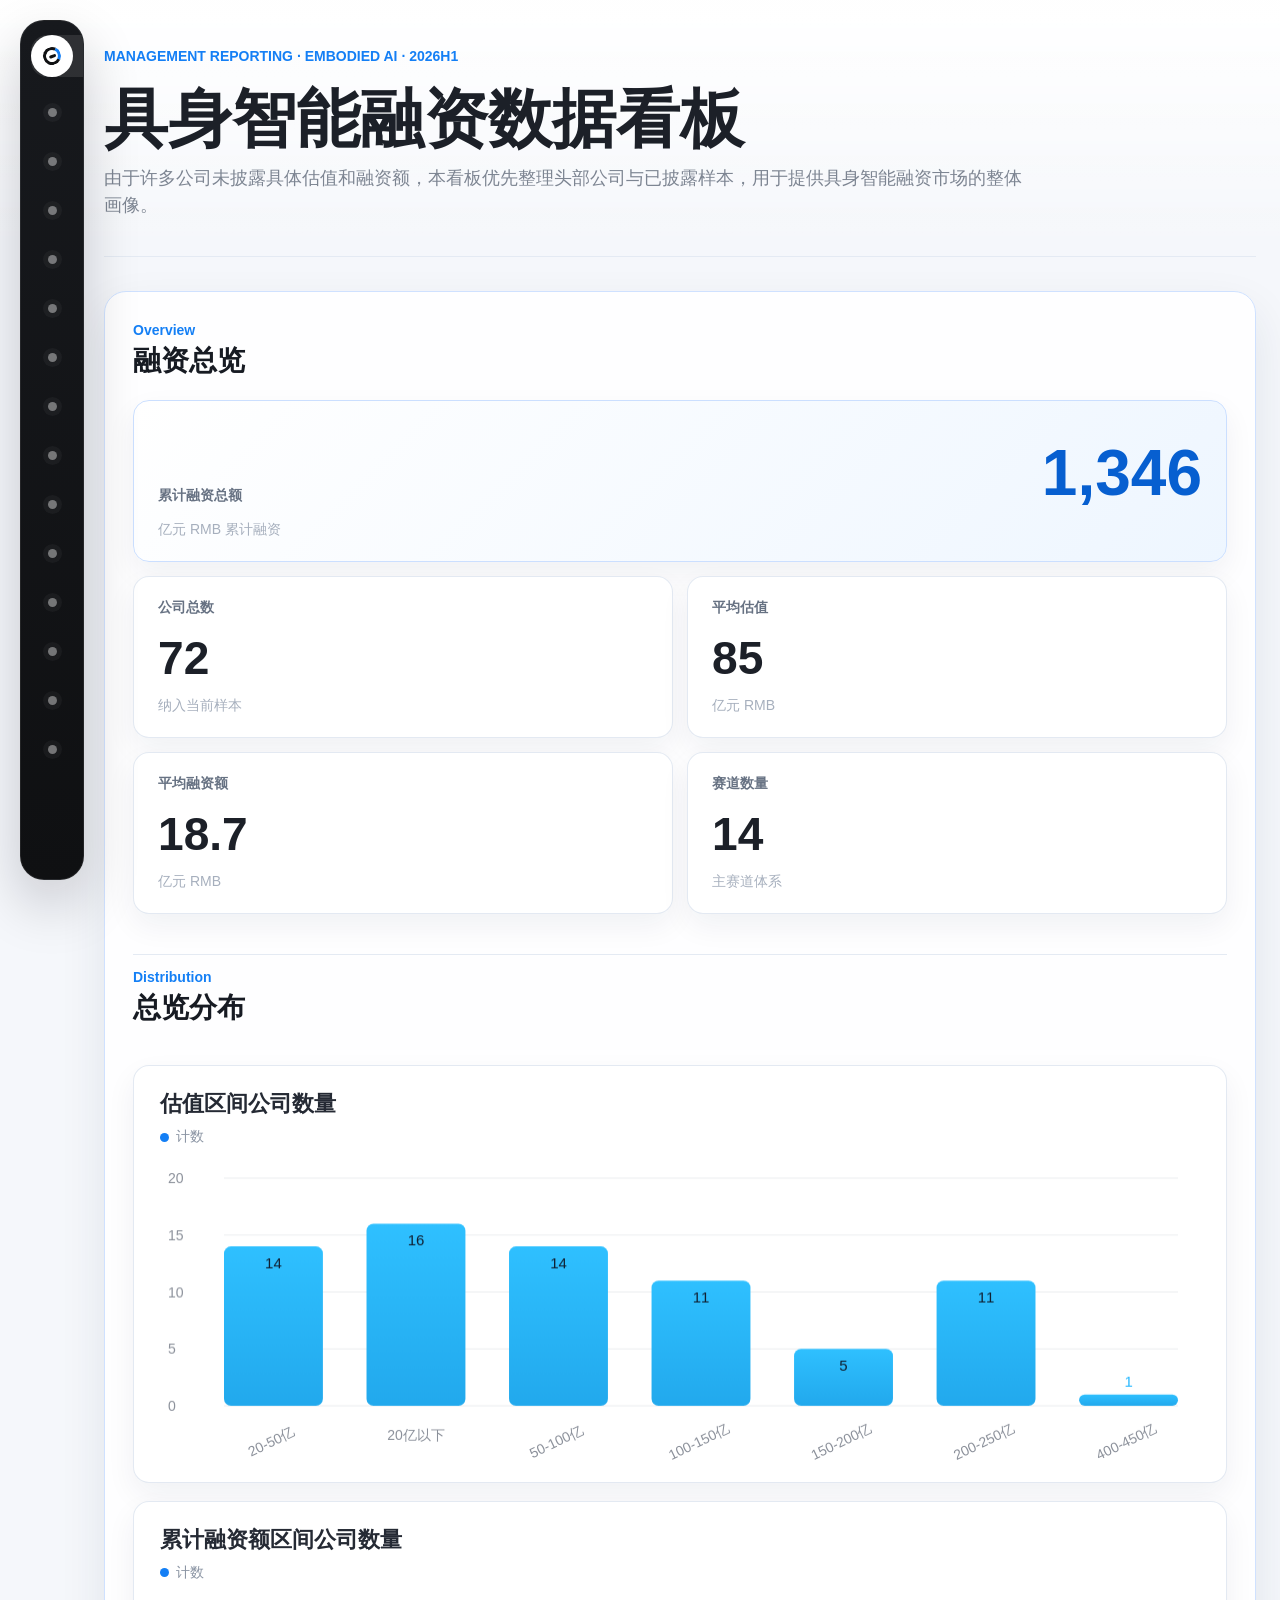
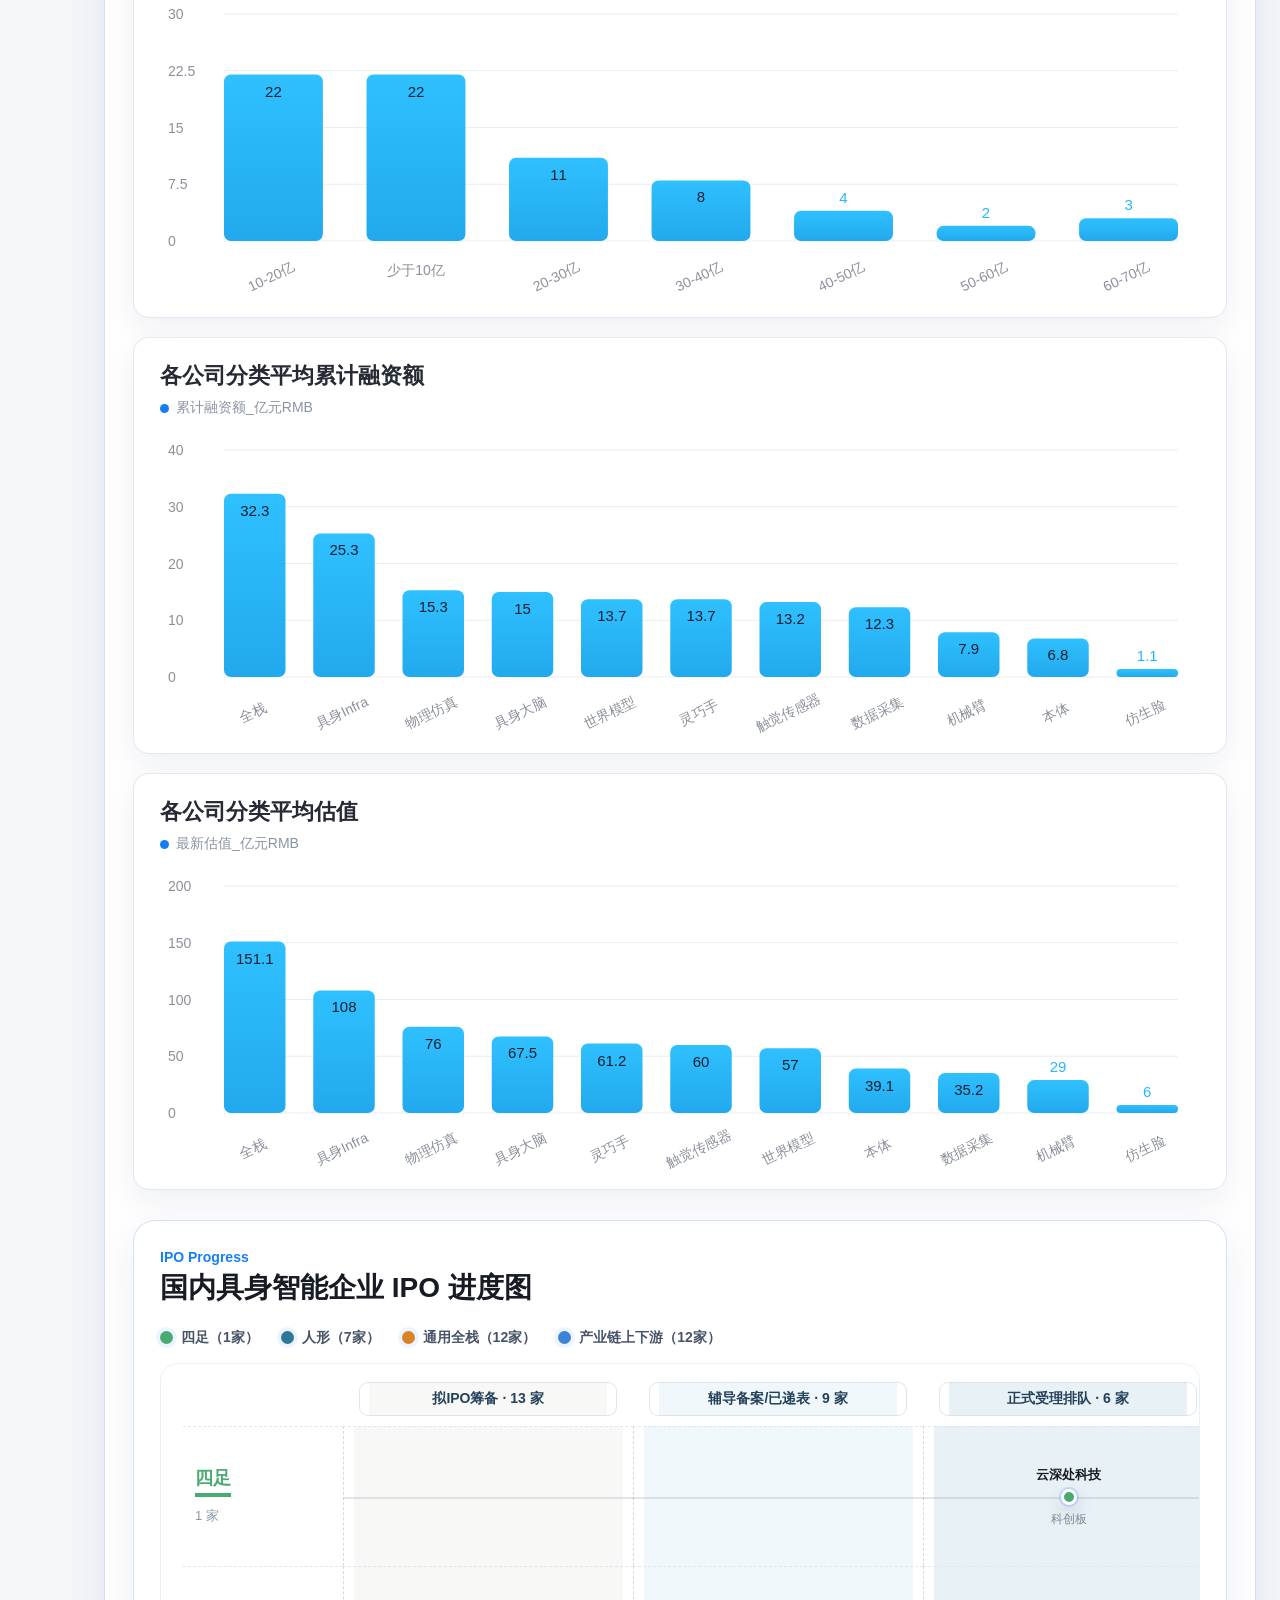
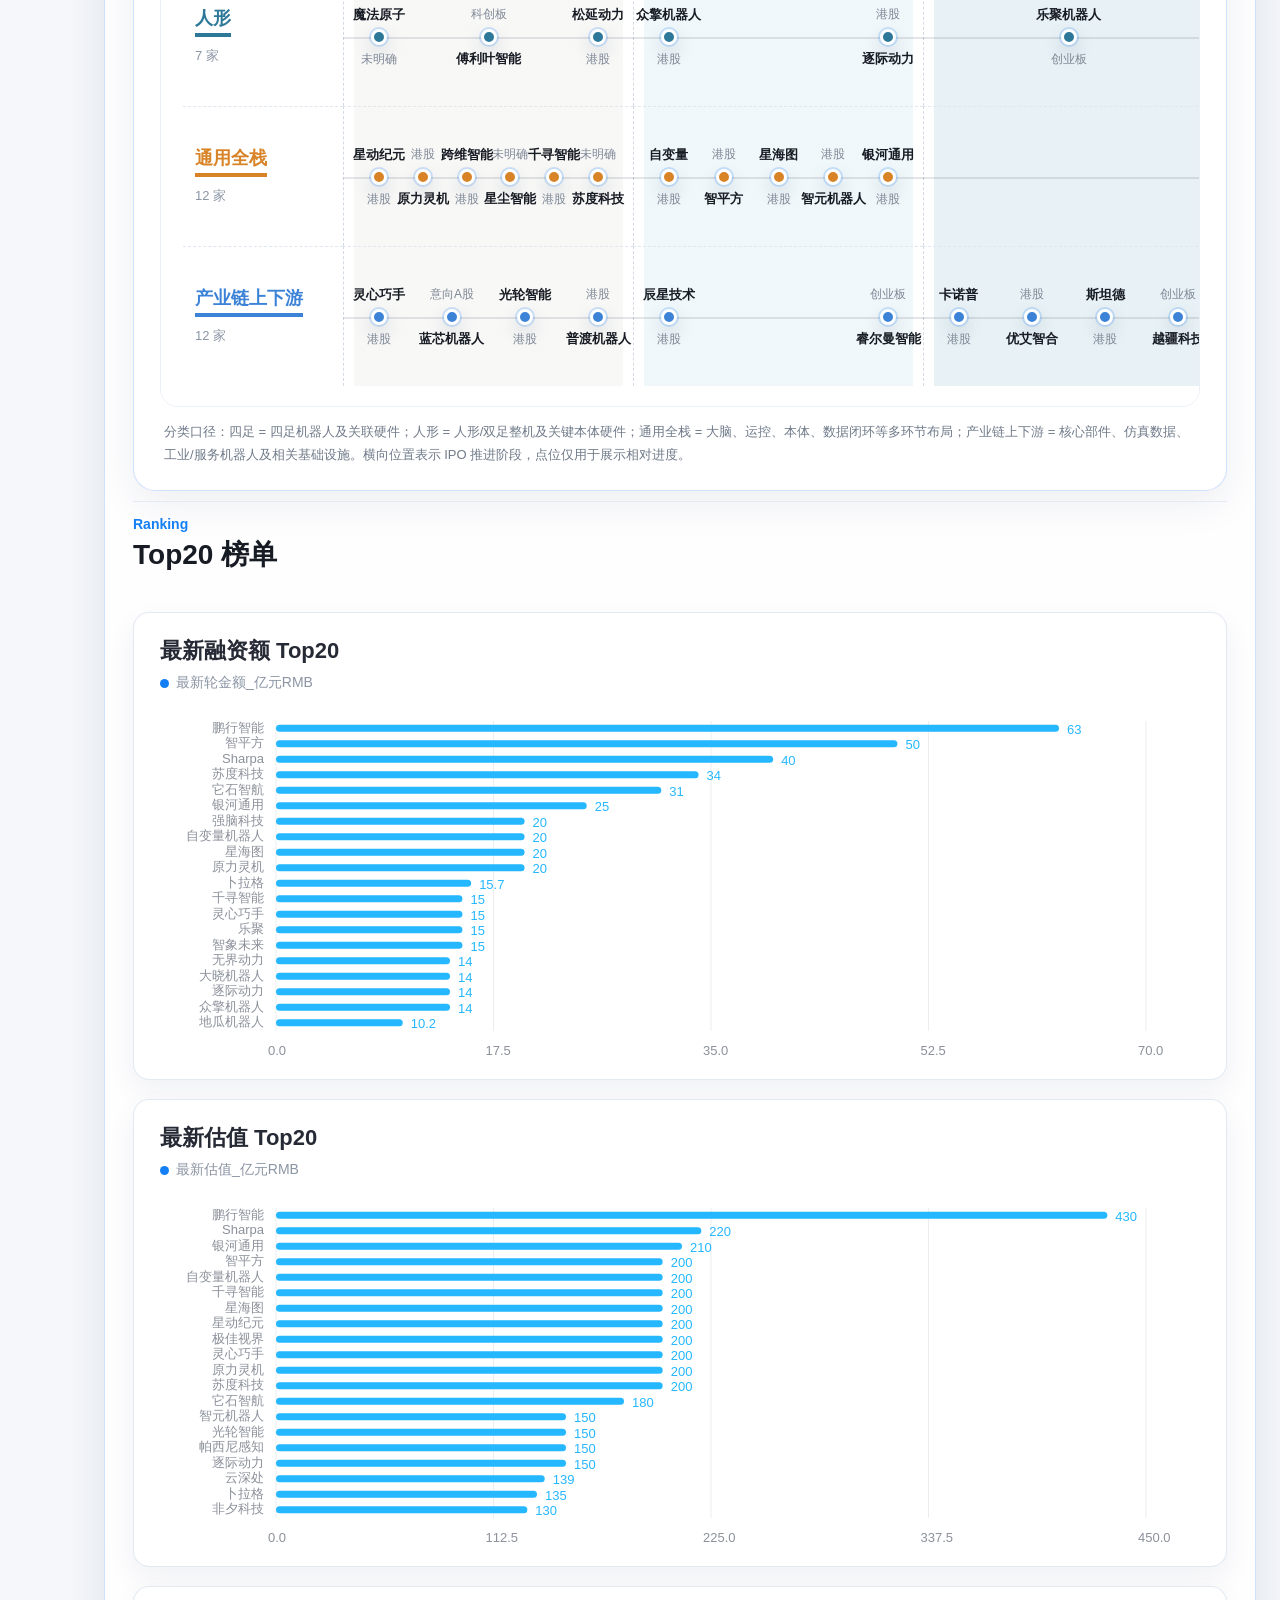
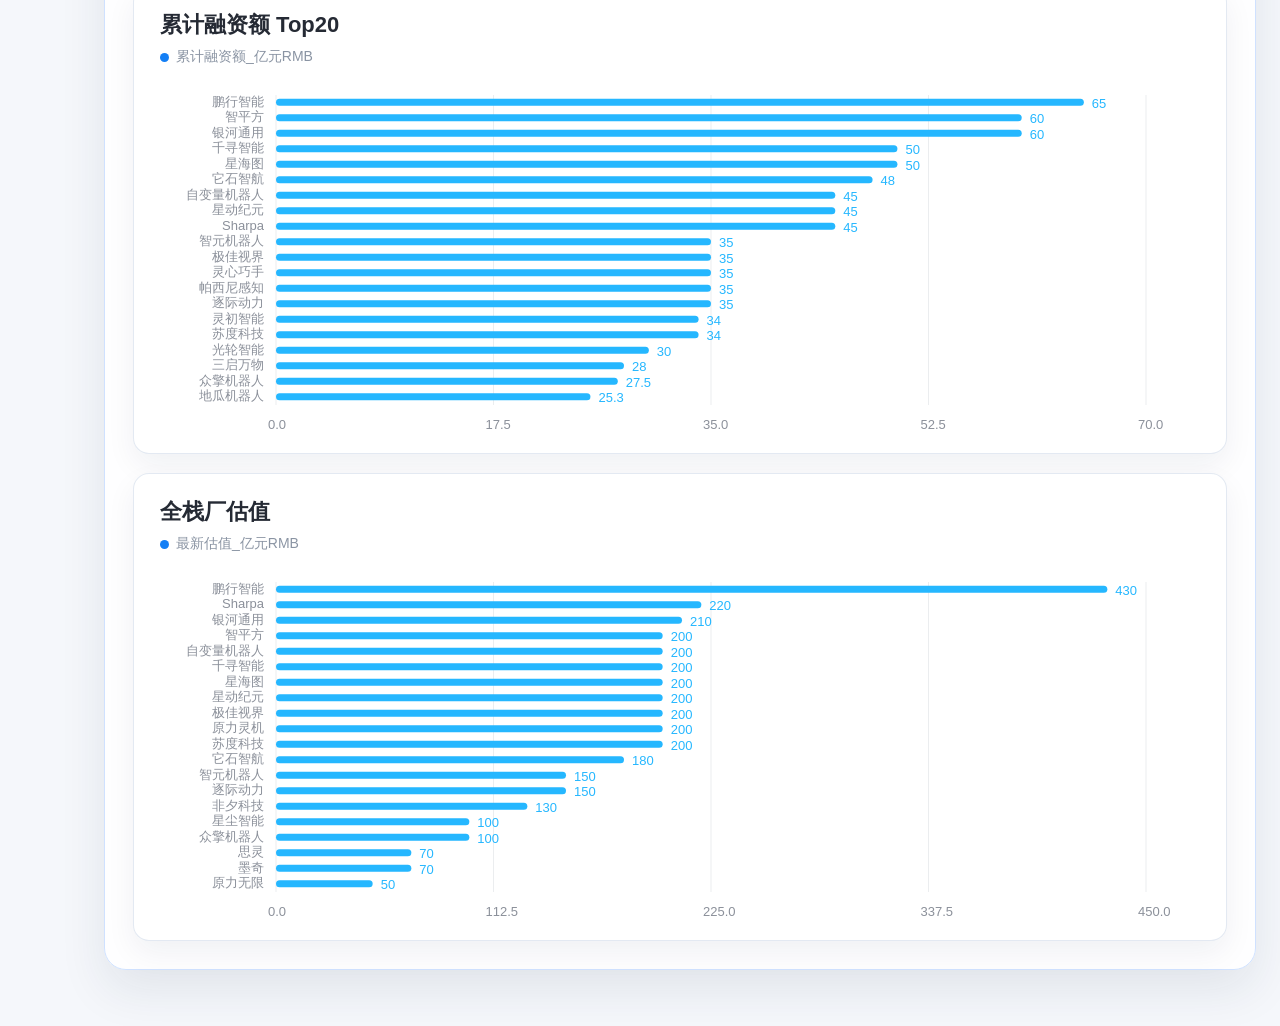
==== index.html @ 8ac35dae "Load shared track cleanup on home page" ====
<!doctype html>
<html lang="zh-CN">
  <head>
    <meta charset="utf-8" />
    <meta name="viewport" content="width=device-width, initial-scale=1" />
    <title>Investment Data Dashboard</title>
    <link rel="stylesheet" href="styles.css" />
    <style>
      .ipo-meta {
        margin-bottom: 14px;
      }

      .ipo-legend-item {
        display: inline-flex;
        align-items: center;
        gap: 8px;
      }

      .ipo-direction,
      .ipo-axis {
        display: none;
      }

      .ipo-chart {
        position: relative;
        background: #fff;
      }

      .ipo-stage-head b:last-child {
        align-self: center;
        margin-left: 8px;
        margin-right: 8px;
        background: transparent;
        color: #1f6fca;
        box-shadow: none;
      }

      .ipo-method {
        margin: 14px 4px 0;
        color: #6f7a89;
        font-size: 13px;
        line-height: 1.7;
      }

      .ipo-category strong {
        max-width: 150px;
        font-size: 18px;
        white-space: nowrap;
      }

      .ipo-category span {
        font-size: 13px;
      }

      .ipo-cell:nth-child(5n)::after {
        content: "";
        position: absolute;
        top: 0;
        bottom: 0;
        left: 50%;
        border-left: 2px dashed #d69a21;
        transform: translateX(-1px);
        pointer-events: none;
      }

      .ipo-stage-head b:nth-child(2),
      .ipo-cell:nth-child(5n + 2) {
        background: linear-gradient(90deg, transparent 0 10px, rgba(247, 247, 246, 0.92) 10px calc(100% - 10px), transparent calc(100% - 10px));
      }

      .ipo-stage-head b:nth-child(3),
      .ipo-cell:nth-child(5n + 3) {
        background: linear-gradient(90deg, transparent 0 10px, rgba(239, 247, 250, 0.94) 10px calc(100% - 10px), transparent calc(100% - 10px));
      }

      .ipo-stage-head b:nth-child(4),
      .ipo-cell:nth-child(5n + 4) {
        background: linear-gradient(90deg, transparent 0 10px, rgba(231, 241, 245, 0.96) 10px calc(100% - 10px), transparent calc(100% - 10px));
      }

      .ipo-company.is-listed {
        transform: translate(-50%, -50%);
      }
    </style>
  </head>
  <body>
    <aside class="side-rail" aria-label="主赛道导航">
      <a class="rail-home is-active" href="index.html" aria-label="总览">
        <span class="rail-brand" aria-hidden="true"><span></span></span>
        <span class="rail-label">总览</span>
      </a>
      <nav class="rail-track-list" id="sideTrackList"></nav>
    </aside>

    <main class="dashboard">
      <header class="hero">
        <div>
          <p class="eyebrow">MANAGEMENT REPORTING · EMBODIED AI · 2026H1</p>
          <h1>具身智能融资数据看板</h1>
          <p class="hero-copy">由于许多公司未披露具体估值和融资额，本看板优先整理头部公司与已披露样本，用于提供具身智能融资市场的整体画像。</p>
        </div>
      </header>

      <section class="report-frame">
        <div class="section-title">
          <span>Overview</span>
          <h2>融资总览</h2>
        </div>
        <section class="kpi-grid" aria-label="关键指标">
          <article class="kpi-card kpi-primary">
            <span>累计融资总额</span>
            <strong id="totalFunding">--</strong>
            <small id="totalFundingSub">来自 Excel 数据表</small>
          </article>
          <article class="kpi-card">
            <span>公司总数</span>
            <strong id="companyCount">--</strong>
            <small>纳入当前样本</small>
          </article>
          <article class="kpi-card">
            <span>平均估值</span>
            <strong id="averageValuation">--</strong>
            <small>亿元 RMB</small>
          </article>
          <article class="kpi-card">
            <span>平均融资额</span>
            <strong id="averageFunding">--</strong>
            <small>亿元 RMB</small>
          </article>
          <article class="kpi-card">
            <span>赛道数量</span>
            <strong id="trackCount">--</strong>
            <small>主赛道体系</small>
          </article>
        </section>

        <section class="board">
          <div class="section-title full-row">
            <span>Distribution</span>
            <h2>总览分布</h2>
          </div>
          <article class="panel panel-wide">
            <div class="panel-head">
              <div>
                <h2>估值区间公司数量</h2>
                <p><span class="legend-dot"></span>计数</p>
              </div>
            </div>
            <canvas id="valuationCountChart" height="360"></canvas>
          </article>

          <article class="panel">
            <div class="panel-head">
              <div>
                <h2>累计融资额区间公司数量</h2>
                <p><span class="legend-dot"></span>计数</p>
              </div>
            </div>
            <canvas id="fundingRangeChart" height="360"></canvas>
          </article>

          <article class="panel panel-wide">
            <div class="panel-head">
              <div>
                <h2>各公司分类平均累计融资额</h2>
                <p><span class="legend-dot"></span>累计融资额_亿元RMB</p>
              </div>
            </div>
            <canvas id="categoryFundingChart" height="340"></canvas>
          </article>

          <article class="panel">
            <div class="panel-head">
              <div>
                <h2>各公司分类平均估值</h2>
                <p><span class="legend-dot"></span>最新估值_亿元RMB</p>
              </div>
            </div>
            <canvas id="categoryValuationChart" height="330"></canvas>
          </article>
        </section>

        <section class="ipo-section" aria-label="IPO 进度图">
          <div class="section-title">
            <span>IPO Progress</span>
            <h2 id="ipoTitle">国内具身智能企业 IPO 进度图</h2>
          </div>
          <div class="ipo-meta">
            <div class="ipo-legend" id="ipoLegend"></div>
          </div>
          <div class="ipo-chart" id="ipoChart"></div>
          <p class="ipo-method" id="ipoMethod">分类口径：四足 = 四足机器人及关联硬件；人形 = 人形/双足整机及关键本体硬件；通用全栈 = 大脑、运控、本体、数据闭环等多环节布局；产业链上下游 = 核心部件、仿真数据、工业/服务机器人及相关基础设施。横向位置表示 IPO 推进阶段，点位仅用于展示相对进度。</p>
        </section>

        <section class="board">
          <div class="section-title full-row">
            <span>Ranking</span>
            <h2>Top20 榜单</h2>
          </div>
          <article class="panel">
            <div class="panel-head">
              <div>
                <h2>最新融资额 Top20</h2>
                <p><span class="legend-dot"></span>最新轮金额_亿元RMB</p>
              </div>
            </div>
            <canvas id="latestRoundChart" height="390"></canvas>
          </article>

          <article class="panel panel-wide">
            <div class="panel-head">
              <div>
                <h2>最新估值 Top20</h2>
                <p><span class="legend-dot"></span>最新估值_亿元RMB</p>
              </div>
            </div>
            <canvas id="valuationTopChart" height="390"></canvas>
          </article>

          <article class="panel">
            <div class="panel-head">
              <div>
                <h2>累计融资额 Top20</h2>
                <p><span class="legend-dot"></span>累计融资额_亿元RMB</p>
              </div>
            </div>
            <canvas id="fundingTopChart" height="390"></canvas>
          </article>

          <article class="panel panel-wide">
            <div class="panel-head">
              <div>
                <h2>全栈厂估值</h2>
                <p><span class="legend-dot"></span>最新估值_亿元RMB</p>
              </div>
            </div>
            <canvas id="fullStackChart" height="330"></canvas>
          </article>
        </section>
      </section>
    </main>

    <div class="ipo-popover" id="ipoPopover" hidden></div>

    <script src="data.js"></script>
    <script src="data-ipo.js"></script>
    <script src="data-track-cleanup.js"></script>
    <script src="script.js"></script>
  </body>
</html>
---- styles.css ----
:root {
  color-scheme: light;
  --bg: #f5f7fb;
  --surface: #ffffff;
  --ink: #171b23;
  --muted: #7d8592;
  --soft-muted: #a6afbd;
  --blue: #147ff5;
  --blue-strong: #075fd0;
  --blue-soft: #eaf3ff;
  --line: #e4eaf3;
  --line-blue: #cfe1ff;
  --grid: rgba(30, 42, 62, 0.08);
  --shadow: 0 20px 48px rgba(24, 39, 66, 0.09);
}

* {
  box-sizing: border-box;
}

body {
  margin: 0;
  min-height: 100vh;
  background: var(--bg);
  color: var(--ink);
  font-family: Inter, "PingFang SC", "Microsoft YaHei", Arial, sans-serif;
}

body::before {
  content: "";
  position: fixed;
  inset: 0 0 auto;
  height: 260px;
  background: linear-gradient(180deg, #ffffff 0%, rgba(255, 255, 255, 0) 100%);
  pointer-events: none;
}

.side-rail {
  position: fixed;
  z-index: 50;
  top: 20px;
  bottom: 20px;
  left: 20px;
  width: 64px;
  overflow: hidden;
  border: 1px solid rgba(255, 255, 255, 0.08);
  border-radius: 24px;
  padding: 14px 10px;
  background: linear-gradient(180deg, #17191d 0%, #0f1012 100%);
  box-shadow: 0 24px 56px rgba(8, 12, 20, 0.2);
  transition: width 190ms ease, box-shadow 190ms ease;
}

.side-rail:hover,
.side-rail:focus-within {
  width: 250px;
  box-shadow: 0 24px 64px rgba(8, 12, 20, 0.24);
}

.rail-brand {
  display: flex;
  align-items: center;
  justify-content: center;
  width: 42px;
  height: 42px;
  border-radius: 999px;
  background: #fff;
  color: #101113;
}

.rail-brand span {
  width: 18px;
  height: 18px;
  border: 3px solid #101113;
  border-right-color: var(--blue);
  border-radius: 999px;
  transform: rotate(-20deg);
}

.rail-brand span::after {
  content: "";
  display: block;
  width: 7px;
  height: 3px;
  margin: 5px auto 0;
  border-radius: 999px;
  background: #101113;
}

.rail-track-list {
  display: grid;
  gap: 7px;
  margin-top: 14px;
  max-height: calc(100dvh - 118px);
  overflow-y: auto;
  scrollbar-width: none;
}

.rail-track-list::-webkit-scrollbar {
  display: none;
}

.rail-home {
  display: grid;
  grid-template-columns: 42px 1fr;
  align-items: center;
  width: 226px;
  min-height: 42px;
  border-radius: 16px;
  color: #fff;
  outline: none;
}

.rail-home .rail-label {
  margin-left: 10px;
}

.rail-track-list a {
  display: grid;
  grid-template-columns: 42px 1fr auto;
  align-items: center;
  width: 226px;
  min-height: 42px;
  border-radius: 16px;
  color: rgba(255, 255, 255, 0.68);
  outline: none;
  transition: background 160ms ease, color 160ms ease;
}

.rail-track-list a:hover,
.rail-track-list a.is-active,
.rail-home.is-active {
  background: rgba(255, 255, 255, 0.1);
  color: #fff;
}

.rail-icon {
  display: inline-flex;
  align-items: center;
  justify-content: center;
  width: 42px;
  height: 42px;
}

.rail-icon::before {
  content: "";
  width: 9px;
  height: 9px;
  border-radius: 999px;
  background: rgba(255, 255, 255, 0.42);
  box-shadow: 0 0 0 5px rgba(255, 255, 255, 0.04);
}

.rail-track-list a:hover .rail-icon::before,
.rail-track-list a.is-active .rail-icon::before {
  background: #58adff;
  box-shadow: 0 0 0 5px rgba(88, 173, 255, 0.16);
}

.rail-label {
  overflow: hidden;
  color: inherit;
  font-size: 14px;
  font-weight: 800;
  text-overflow: ellipsis;
  white-space: nowrap;
}

.rail-track-list b {
  display: inline-flex;
  align-items: center;
  justify-content: center;
  min-width: 26px;
  height: 24px;
  margin-right: 9px;
  border-radius: 999px;
  background: rgba(255, 255, 255, 0.1);
  color: rgba(255, 255, 255, 0.82);
  font-size: 12px;
}

a {
  color: inherit;
  text-decoration: none;
}

button {
  font: inherit;
}

.dashboard {
  position: relative;
  width: calc(100vw - 136px);
  max-width: 1880px;
  margin: 0 auto 0 104px;
  padding: 30px 0 56px;
}

.hero {
  display: block;
  padding: 18px 0 36px;
  border-bottom: 1px solid var(--line);
}

.eyebrow,
.hero h1,
.hero-copy,
.panel h2,
.panel p,
.section-title h2,
.section-title span {
  margin: 0;
}

.eyebrow {
  color: var(--blue);
  font-size: 14px;
  font-weight: 850;
  letter-spacing: 0;
  text-transform: uppercase;
}

.hero h1 {
  max-width: 1020px;
  margin-top: 22px;
  color: #1c2028;
  font-size: clamp(48px, 5vw, 82px);
  line-height: 1.04;
  letter-spacing: 0;
}

.hero-copy {
  max-width: 920px;
  margin-top: 12px;
  color: var(--muted);
  font-size: 18px;
  line-height: 1.55;
}

.hero-actions {
  display: flex;
  gap: 10px;
  align-items: center;
  margin-top: 34px;
  padding: 8px;
  border: 1px solid rgba(218, 226, 238, 0.9);
  border-radius: 999px;
  background: rgba(255, 255, 255, 0.9);
  box-shadow: 0 16px 34px rgba(24, 39, 66, 0.08);
  white-space: nowrap;
}

.hero-actions a {
  display: inline-flex;
  align-items: center;
  justify-content: center;
  min-height: 38px;
  border: 0;
  border-radius: 999px;
  padding: 0 18px;
  background: transparent;
  color: #5f6875;
  font-size: 14px;
  font-weight: 800;
  cursor: pointer;
}

.report-frame {
  margin-top: 34px;
  border: 1px solid var(--line-blue);
  border-radius: 22px;
  padding: 28px;
  background: rgba(255, 255, 255, 0.86);
  box-shadow: var(--shadow);
}

.section-title {
  margin: 2px 0 22px;
}

.section-title span {
  display: block;
  color: var(--blue);
  font-size: 14px;
  font-weight: 850;
}

.section-title h2 {
  margin-top: 6px;
  font-size: 28px;
  line-height: 1.2;
}

.full-row {
  grid-column: 1 / -1;
  margin-top: 10px;
  padding-top: 14px;
  border-top: 1px solid var(--line);
}

.kpi-grid {
  display: grid;
  grid-template-columns: minmax(320px, 1.7fr) repeat(4, minmax(150px, 1fr));
  gap: clamp(14px, 1.1vw, 18px);
  margin-bottom: 30px;
}

.kpi-card,
.panel {
  border: 1px solid rgba(226, 232, 242, 0.95);
  border-radius: 16px;
  background: var(--surface);
  box-shadow: 0 12px 30px rgba(24, 39, 66, 0.06);
}

.kpi-card {
  min-height: 142px;
  padding: 22px 24px;
}

.kpi-primary {
  display: grid;
  grid-template-columns: 1fr auto;
  align-items: end;
  min-height: 156px;
  background: linear-gradient(135deg, #ffffff 0%, #eef6ff 100%);
  border-color: #cbdfff;
}

.kpi-card span {
  display: block;
  color: #677283;
  font-size: 14px;
  font-weight: 850;
}

.kpi-card strong {
  display: block;
  margin-top: 18px;
  color: #1c2028;
  font-size: clamp(34px, 3.6vw, 62px);
  line-height: 1;
  letter-spacing: 0;
}

.kpi-primary strong {
  color: var(--blue-strong);
  font-size: clamp(56px, 5vw, 90px);
}

.kpi-card small {
  display: block;
  margin-top: 16px;
  color: var(--soft-muted);
  font-size: 14px;
}

.board {
  display: grid;
  grid-template-columns: repeat(2, minmax(0, 1fr));
  gap: clamp(18px, 1.45vw, 24px);
}

.panel {
  min-width: 0;
  padding: 24px 26px 18px;
}

.panel-head {
  display: flex;
  align-items: flex-start;
  justify-content: space-between;
  gap: 14px;
  min-height: 58px;
  margin-bottom: 8px;
}

.panel h2 {
  color: #252a34;
  font-size: 22px;
  line-height: 1.25;
}

.panel p {
  margin-top: 10px;
  color: #8a94a3;
  font-size: 14px;
}

.legend-dot {
  display: inline-block;
  width: 9px;
  height: 9px;
  margin-right: 7px;
  border-radius: 50%;
  background: var(--blue);
  vertical-align: middle;
}

canvas {
  display: block;
  width: 100%;
  height: clamp(260px, 24vw, 360px);
  max-width: 100%;
}

#latestRoundChart,
#valuationTopChart,
#fundingTopChart,
#fullStackChart {
  height: clamp(320px, 28vw, 430px);
}

.chart-tooltip {
  position: fixed;
  z-index: 20;
  display: none;
  min-width: 122px;
  border-radius: 10px;
  padding: 12px 14px;
  background: rgba(28, 31, 36, 0.94);
  color: white;
  box-shadow: 0 14px 34px rgba(0, 0, 0, 0.22);
  pointer-events: none;
  font-size: 14px;
  line-height: 1.55;
}

.chart-tooltip b {
  color: #69b4ff;
  font-size: 18px;
}

.ipo-section {
  margin-top: 30px;
  border: 1px solid rgba(207, 225, 255, 0.95);
  border-radius: 22px;
  padding: 26px 26px 24px;
  background: #fff;
  box-shadow: 0 14px 38px rgba(24, 39, 66, 0.07);
}

.ipo-meta {
  margin-bottom: 14px;
  color: #737d8c;
  font-size: 14px;
  line-height: 1.65;
}

.ipo-legend {
  display: flex;
  flex-wrap: wrap;
  gap: 10px 22px;
  align-items: center;
  color: #475467;
  font-weight: 850;
}

.ipo-legend-item {
  display: inline-flex;
  align-items: center;
  gap: 8px;
}

.ipo-legend-item i {
  width: 13px;
  height: 13px;
  border-radius: 999px;
  box-shadow: 0 0 0 4px rgba(20, 127, 245, 0.08);
}

.ipo-chart {
  min-width: 980px;
  position: relative;
  overflow-x: auto;
  border: 1px solid #ebf0f7;
  border-radius: 18px;
  padding: 18px 22px 20px;
  background: #fff;
}

.ipo-stage-head,
.ipo-grid {
  display: grid;
  min-width: 1180px;
}

.ipo-stage-head {
  gap: 0;
  margin-bottom: 10px;
}

.ipo-stage-head b {
  margin: 0 16px;
  border-radius: 9px;
  padding: 8px 10px;
  background: rgba(255, 255, 255, 0.72);
  color: #24415a;
  font-size: 14px;
  text-align: center;
  box-shadow: inset 0 0 0 1px rgba(214, 224, 235, 0.8);
}

.ipo-stage-head b:last-child {
  align-self: center;
  margin-left: 8px;
  margin-right: 8px;
  background: transparent;
  color: #1f6fca;
  box-shadow: none;
}

.ipo-grid {
  position: relative;
  min-height: 560px;
}

.ipo-cell:nth-child(5n)::after {
  content: "";
  position: absolute;
  top: 0;
  bottom: 0;
  left: 50%;
  border-left: 2px dashed #d69a21;
  transform: translateX(-1px);
  pointer-events: none;
}

.ipo-stage-head b:nth-child(2),
.ipo-cell:nth-child(5n + 2) {
  background: linear-gradient(90deg, transparent 0 10px, rgba(247, 247, 246, 0.92) 10px calc(100% - 10px), transparent calc(100% - 10px));
}

.ipo-stage-head b:nth-child(3),
.ipo-cell:nth-child(5n + 3) {
  background: linear-gradient(90deg, transparent 0 10px, rgba(239, 247, 250, 0.94) 10px calc(100% - 10px), transparent calc(100% - 10px));
}

.ipo-stage-head b:nth-child(4),
.ipo-cell:nth-child(5n + 4) {
  background: linear-gradient(90deg, transparent 0 10px, rgba(231, 241, 245, 0.96) 10px calc(100% - 10px), transparent calc(100% - 10px));
}

.ipo-company.is-listed {
  transform: translate(-50%, -50%);
}

.ipo-category,
.ipo-cell {
  position: relative;
  min-height: 140px;
  border-top: 1px dashed #e1e7ef;
}

.ipo-category {
  display: flex;
  flex-direction: column;
  justify-content: center;
  padding: 0 20px 0 12px;
}

.ipo-category strong {
  width: fit-content;
  max-width: 150px;
  border-bottom: 4px solid currentColor;
  padding-bottom: 5px;
  font-size: 18px;
  line-height: 1.1;
  white-space: nowrap;
}

.ipo-category span {
  margin-top: 10px;
  color: #8b95a5;
  font-size: 13px;
}

.ipo-cell {
  border-left: 1px dashed rgba(183, 194, 210, 0.6);
}

.ipo-cell::before {
  content: "";
  position: absolute;
  top: 50%;
  right: -1px;
  left: -1px;
  height: 2px;
  background: rgba(132, 139, 149, 0.22);
}

.ipo-company {
  position: absolute;
  top: 50%;
  left: 50%;
  display: grid;
  justify-items: center;
  width: 122px;
  border: 0;
  padding: 0;
  background: transparent;
  color: #1b2430;
  cursor: pointer;
  transform: translate(-50%, -50%);
}

.ipo-company span {
  width: 16px;
  height: 16px;
  border: 3px solid #fff;
  border-radius: 999px;
  background: var(--ipo-color);
  box-shadow: 0 0 0 2px rgba(20, 127, 245, 0.2), 0 8px 18px rgba(28, 46, 75, 0.18);
}

.ipo-company b {
  position: absolute;
  bottom: 22px;
  color: #171b23;
  font-size: 13px;
  font-weight: 900;
  line-height: 1.25;
  white-space: nowrap;
}

.ipo-company small {
  position: absolute;
  top: 22px;
  color: #7d8795;
  font-size: 12px;
  white-space: nowrap;
}

.ipo-company.is-below b {
  top: 22px;
  bottom: auto;
}

.ipo-company.is-below small {
  top: auto;
  bottom: 22px;
}

.ipo-axis {
  display: none;
  margin-top: 10px;
  color: #687384;
  font-size: 13px;
  font-weight: 800;
  text-align: right;
}

.ipo-method {
  margin: 14px 4px 0;
  color: #6f7a89;
  font-size: 13px;
  line-height: 1.7;
}

.ipo-popover {
  position: fixed;
  z-index: 80;
  border: 1px solid rgba(207, 225, 255, 0.95);
  border-radius: 18px;
  padding: 16px 18px;
  background: rgba(255, 255, 255, 0.98);
  box-shadow: 0 24px 70px rgba(15, 31, 55, 0.18);
}

.ipo-popover::before {
  content: "";
  position: absolute;
  top: -8px;
  left: 44px;
  width: 14px;
  height: 14px;
  border-top: 1px solid rgba(207, 225, 255, 0.95);
  border-left: 1px solid rgba(207, 225, 255, 0.95);
  background: #fff;
  transform: rotate(45deg);
}

.ipo-popover-head span {
  display: block;
  color: var(--blue);
  font-size: 12px;
  font-weight: 850;
}

.ipo-popover-head strong {
  display: block;
  margin-top: 5px;
  color: #171b23;
  font-size: 22px;
  line-height: 1.2;
}

.ipo-popover dl {
  display: grid;
  gap: 12px;
  margin: 16px 0 0;
}

.ipo-popover div {
  margin: 0;
}

.ipo-popover dt {
  margin: 0 0 4px;
  color: #8a94a3;
  font-size: 12px;
  font-weight: 850;
}

.ipo-popover dd {
  margin: 0;
  color: #2f3947;
  font-size: 14px;
  line-height: 1.55;
}

.overlay {
  position: fixed;
  inset: 0;
  z-index: 30;
  background: rgba(18, 26, 38, 0.18);
  backdrop-filter: blur(2px);
}

.detail-drawer {
  position: fixed;
  top: 0;
  bottom: 0;
  z-index: 40;
  background: #fff;
  box-shadow: 0 22px 70px rgba(16, 28, 48, 0.18);
  transition: transform 180ms ease;
}

.detail-drawer {
  right: 0;
  width: min(60vw, 980px);
  min-width: 620px;
  padding: 30px 42px;
  overflow-y: auto;
  transform: translateX(105%);
}

.detail-drawer.is-open {
  transform: translateX(0);
}

.drawer-head {
  display: flex;
  align-items: flex-start;
  justify-content: space-between;
  gap: 18px;
  padding-bottom: 22px;
  border-bottom: 1px solid var(--line);
}

.drawer-head span {
  display: block;
  color: var(--blue);
  font-size: 13px;
  font-weight: 850;
}

.drawer-head h2 {
  margin: 7px 0 0;
  font-size: 30px;
  line-height: 1.15;
}

.icon-button {
  width: 36px;
  height: 36px;
  border: 1px solid var(--line);
  border-radius: 999px;
  background: #fff;
  color: #677283;
  font-size: 24px;
  line-height: 1;
  cursor: pointer;
}

.track-page .hero h1 {
  font-size: clamp(44px, 4.5vw, 74px);
}

.table-frame {
  overflow: hidden;
}

.table-wrap {
  overflow-x: auto;
  border: 1px solid var(--line);
  border-radius: 16px;
  background: #fff;
  overscroll-behavior-x: contain;
}

.company-table {
  width: 100%;
  min-width: 1720px;
  border-collapse: collapse;
  table-layout: fixed;
  font-size: 15px;
}

.company-table .col-company {
  width: 210px;
}

.company-table .col-region {
  width: 190px;
}

.company-table .col-year {
  width: 140px;
}

.company-table .col-direction {
  width: 480px;
}

.company-table .col-round {
  width: 210px;
}

.company-table .col-value {
  width: 170px;
}

.company-table .col-funding {
  width: 180px;
}

.company-table th,
.company-table td {
  padding: 16px 18px;
  border-bottom: 1px solid #edf1f6;
  text-align: left;
  vertical-align: middle;
  overflow-wrap: anywhere;
  word-break: break-word;
}

.company-table td {
  height: 96px;
}

.cell-text {
  display: -webkit-box;
  max-height: 64px;
  overflow: hidden;
  line-height: 1.45;
  -webkit-box-orient: vertical;
  -webkit-line-clamp: 3;
}

.company-table th {
  background: #f7faff;
  color: #667285;
  font-size: 13px;
  font-weight: 850;
}

.sort-button {
  display: inline-flex;
  align-items: center;
  gap: 6px;
  border: 0;
  padding: 0;
  background: transparent;
  color: inherit;
  font-size: inherit;
  font-weight: inherit;
  cursor: pointer;
}

.sort-button span {
  display: inline-flex;
  align-items: center;
  justify-content: center;
  width: 18px;
  height: 18px;
  border-radius: 999px;
  background: #edf4ff;
  color: var(--blue-strong);
  font-size: 12px;
  line-height: 1;
}

.sort-button.is-active {
  color: var(--blue-strong);
}

.company-table tr:hover td {
  background: #fbfdff;
}

.company-link {
  border: 0;
  padding: 0;
  background: transparent;
  color: var(--blue-strong);
  font-weight: 850;
  text-align: left;
  cursor: pointer;
}

.empty-state {
  margin: 24px 0 0;
  color: var(--muted);
  font-size: 16px;
}

.detail-content {
  padding: 22px 0 80px;
}

.detail-block {
  padding: 24px 0;
  border-bottom: 1px solid #eef2f7;
}

.detail-block h3 {
  margin: 0 0 16px;
  color: #1d222c;
  font-size: 30px;
  line-height: 1.18;
}

.detail-block p {
  margin: 0;
  color: #384252;
  font-size: 17px;
  line-height: 1.8;
  white-space: pre-line;
}

.link-list {
  display: flex;
  flex-wrap: wrap;
  gap: 10px;
}

.link-list a {
  display: inline-flex;
  align-items: center;
  min-height: 38px;
  border: 1px solid var(--line-blue);
  border-radius: 999px;
  padding: 0 15px;
  background: var(--blue-soft);
  color: var(--blue-strong);
  font-size: 15px;
  font-weight: 800;
}

@media (max-width: 1280px) {
  .dashboard {
    width: calc(100% - 128px);
    margin-left: 104px;
  }

  .hero-actions {
    width: fit-content;
    margin-top: 0;
  }

  .kpi-grid {
    grid-template-columns: repeat(2, minmax(0, 1fr));
  }

  .kpi-primary {
    grid-column: 1 / -1;
  }

  .board {
    grid-template-columns: 1fr;
  }

  .detail-drawer {
    width: min(760px, 86vw);
    min-width: 0;
  }
}

@media (max-width: 760px) {
  .side-rail {
    top: auto;
    right: 12px;
    bottom: 12px;
    left: 12px;
    width: auto;
    height: 58px;
    border-radius: 18px;
    padding: 10px;
  }

  .side-rail:hover,
  .side-rail:focus-within {
    width: auto;
  }

  .rail-brand {
    display: none;
  }

  .rail-home {
    display: none;
  }

  .rail-track-list {
    display: flex;
    gap: 8px;
    margin-top: 0;
    overflow-x: auto;
  }

  .rail-track-list a {
    display: inline-flex;
    width: auto;
    min-width: 42px;
    padding-right: 0;
  }

  .rail-label,
  .rail-track-list b {
    display: none;
  }

  .dashboard {
    width: min(100% - 24px, 680px);
    margin: 0 auto;
    padding-top: 18px;
    padding-bottom: 96px;
  }

  .hero h1 {
    font-size: 40px;
  }

  .hero-copy {
    font-size: 16px;
  }

  .hero-actions {
    flex-wrap: wrap;
    border-radius: 18px;
    white-space: normal;
  }

  .report-frame {
    margin-top: 26px;
    padding: 18px;
  }

  .kpi-grid {
    grid-template-columns: 1fr;
  }

  .kpi-card,
  .kpi-primary {
    min-height: 136px;
    padding: 22px;
  }

  .panel {
    padding: 20px 16px 16px;
  }

  .detail-drawer {
    width: 100vw;
    min-width: 0;
    padding: 22px;
  }

  .detail-block h3 {
    font-size: 25px;
  }
}
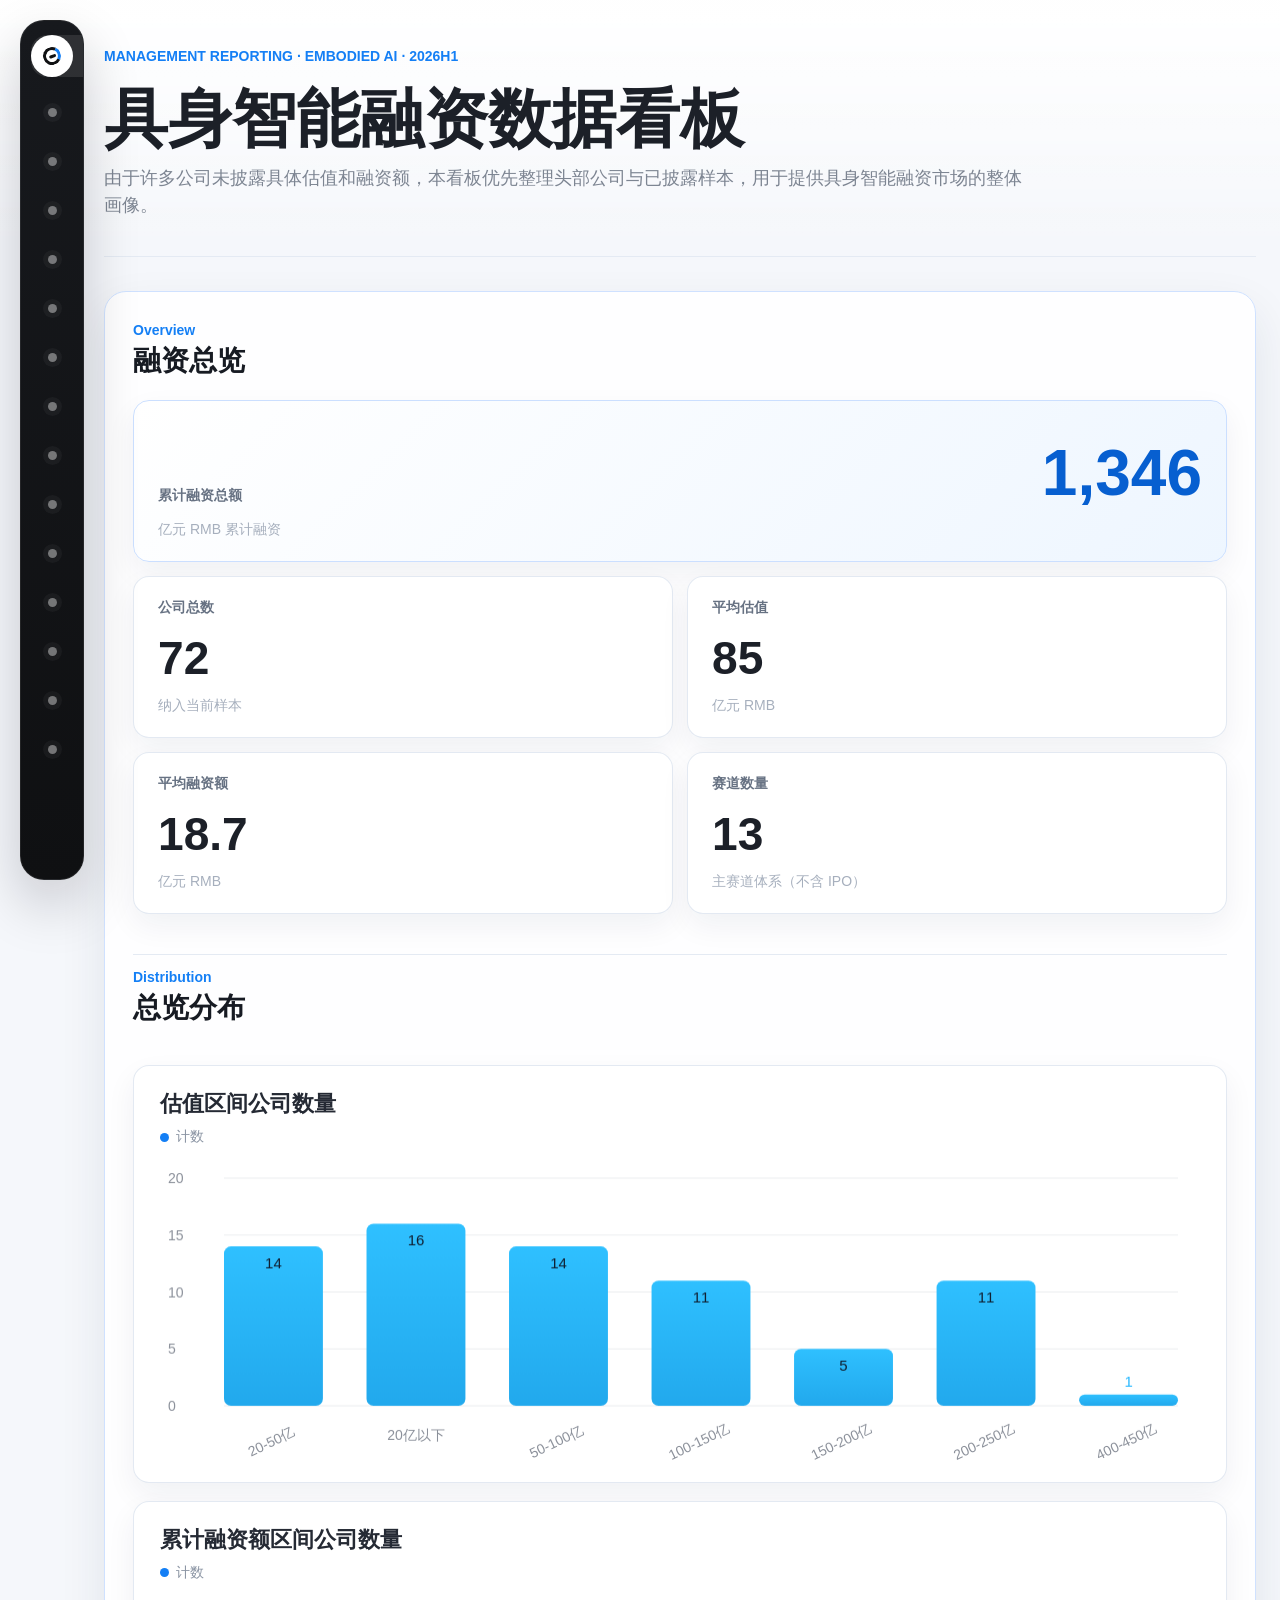
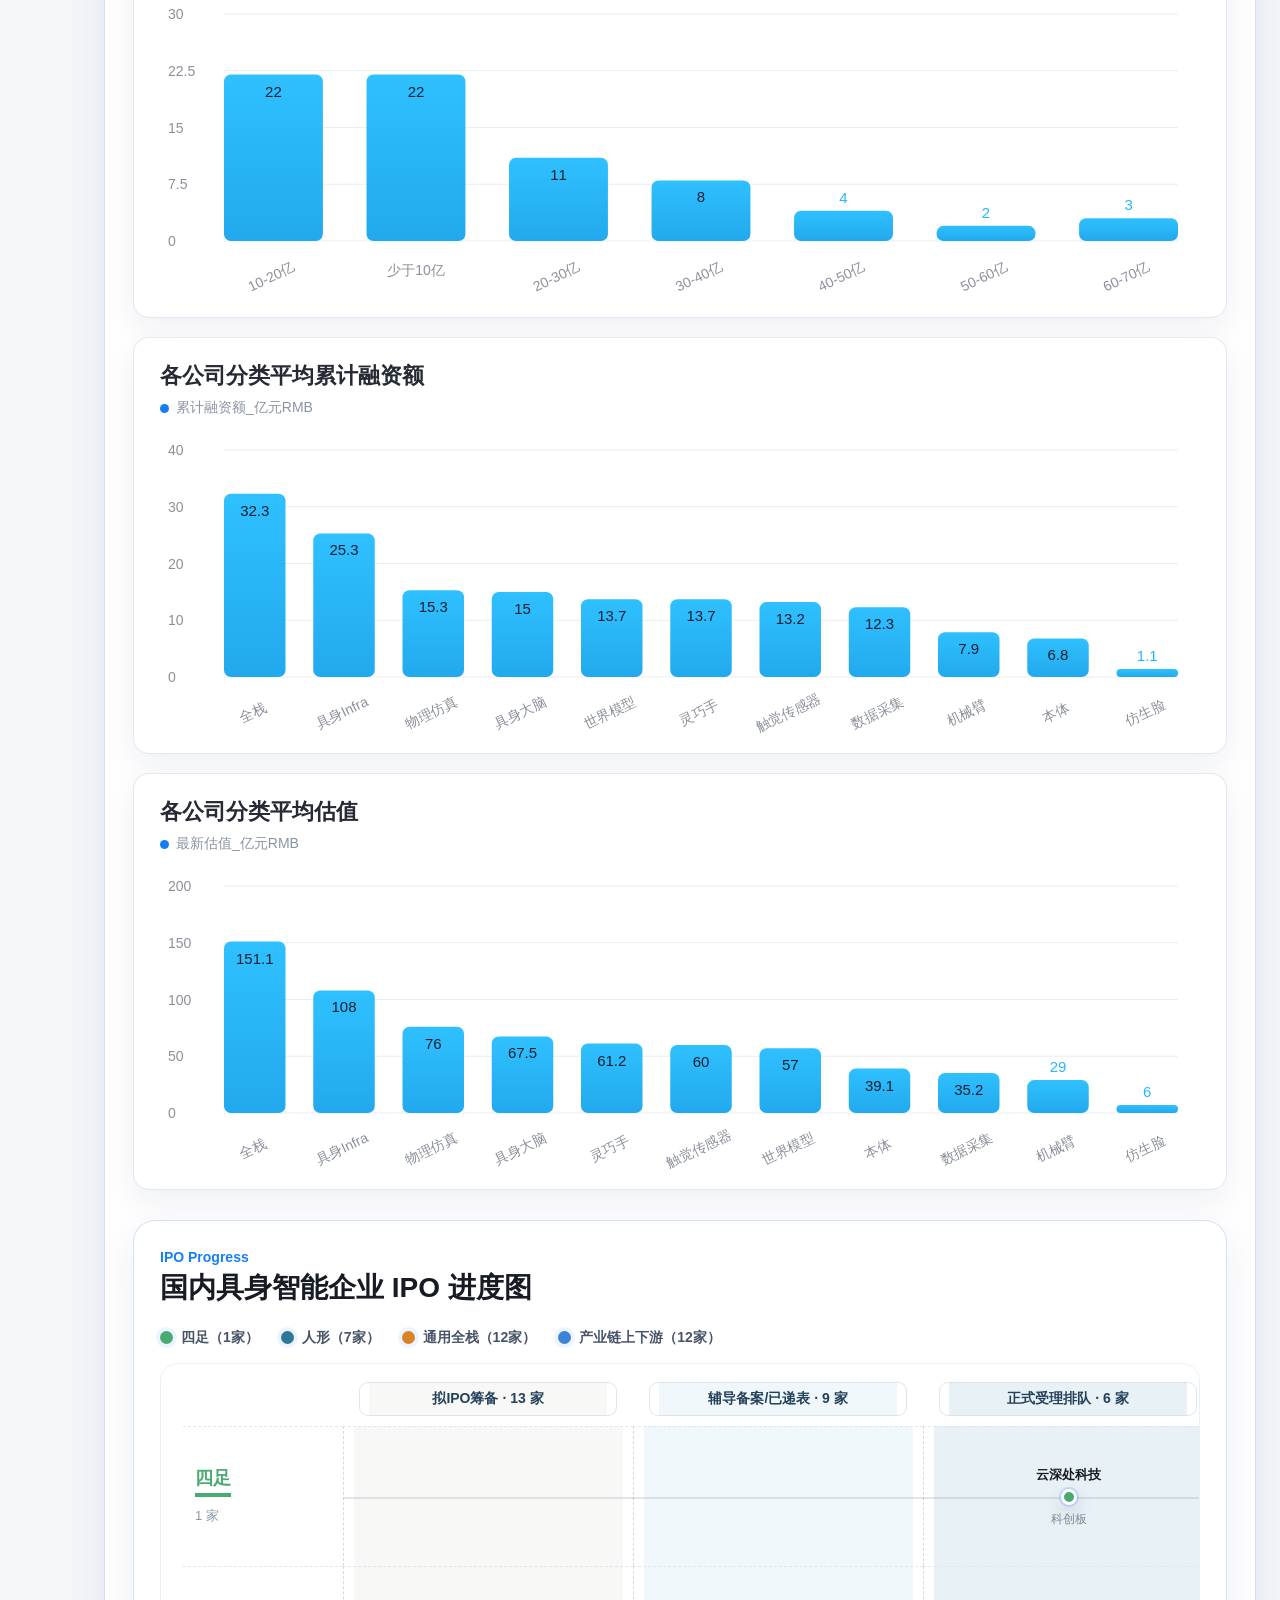
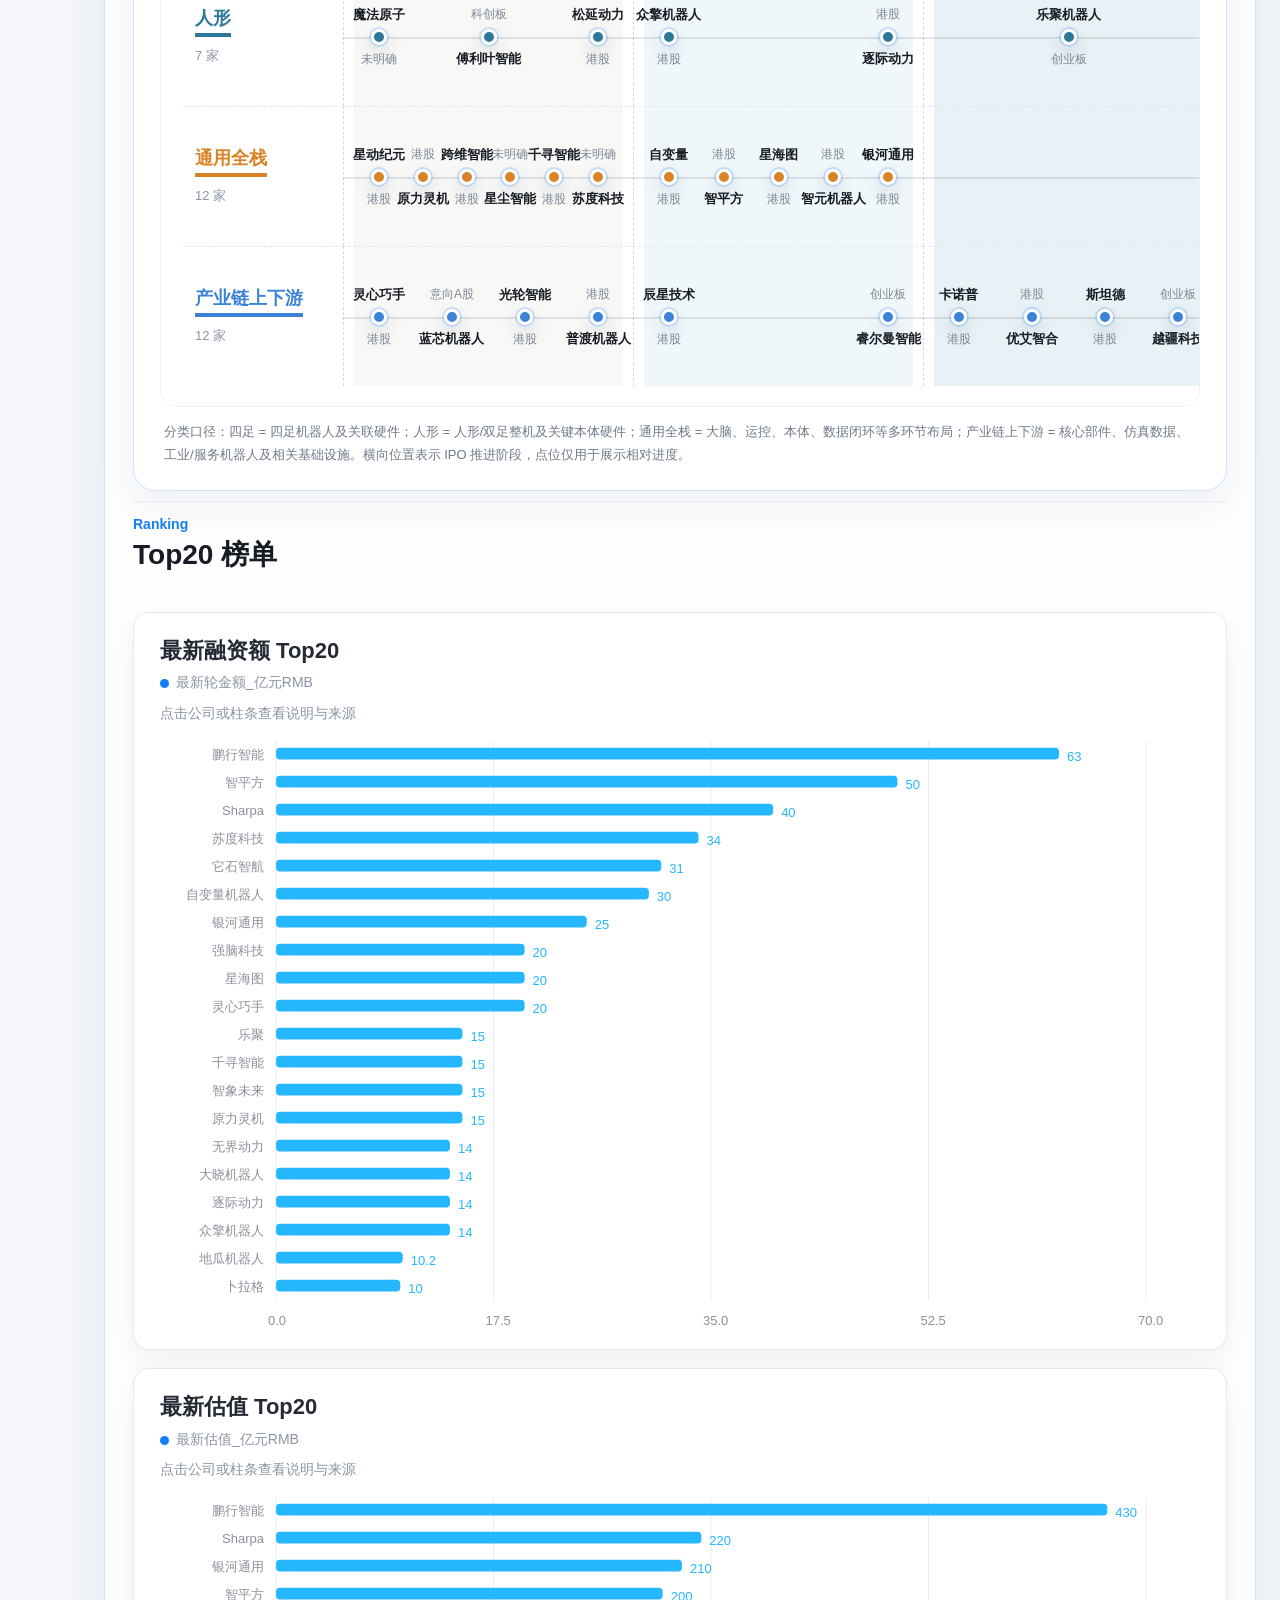
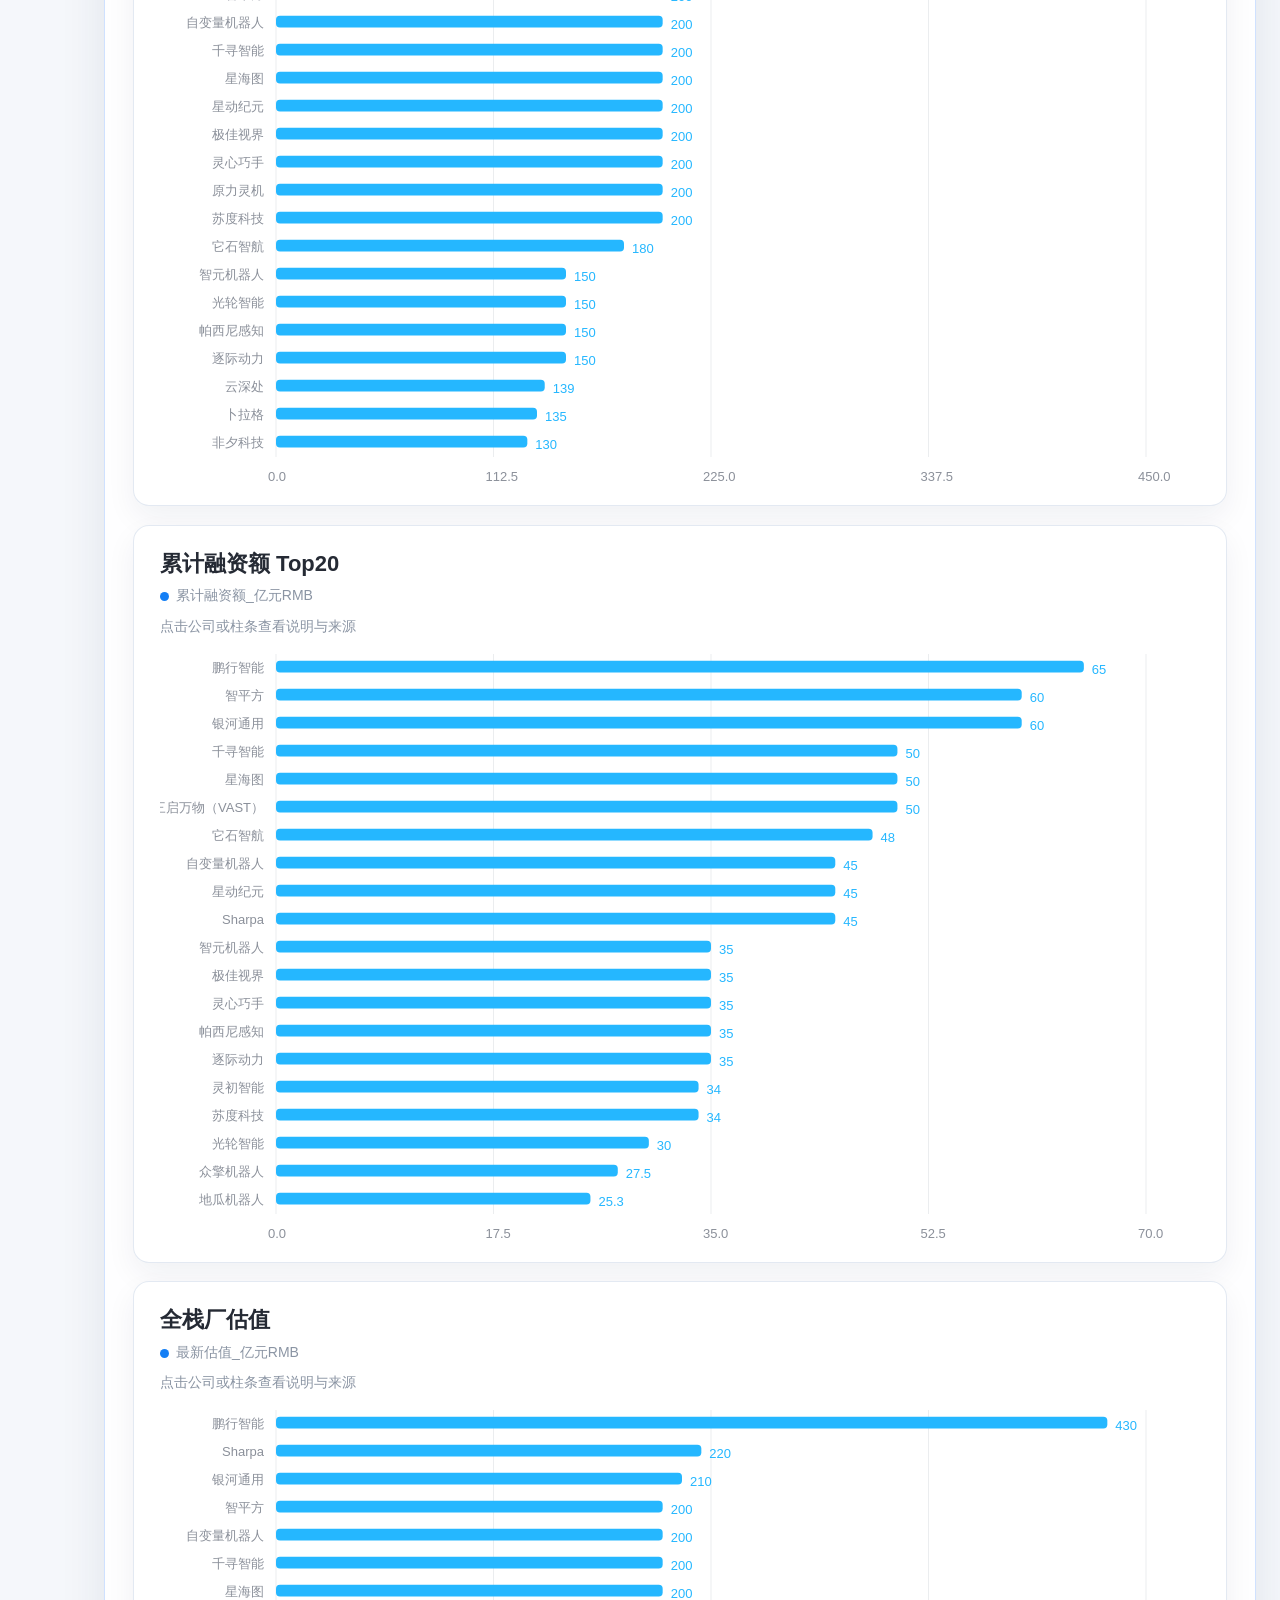
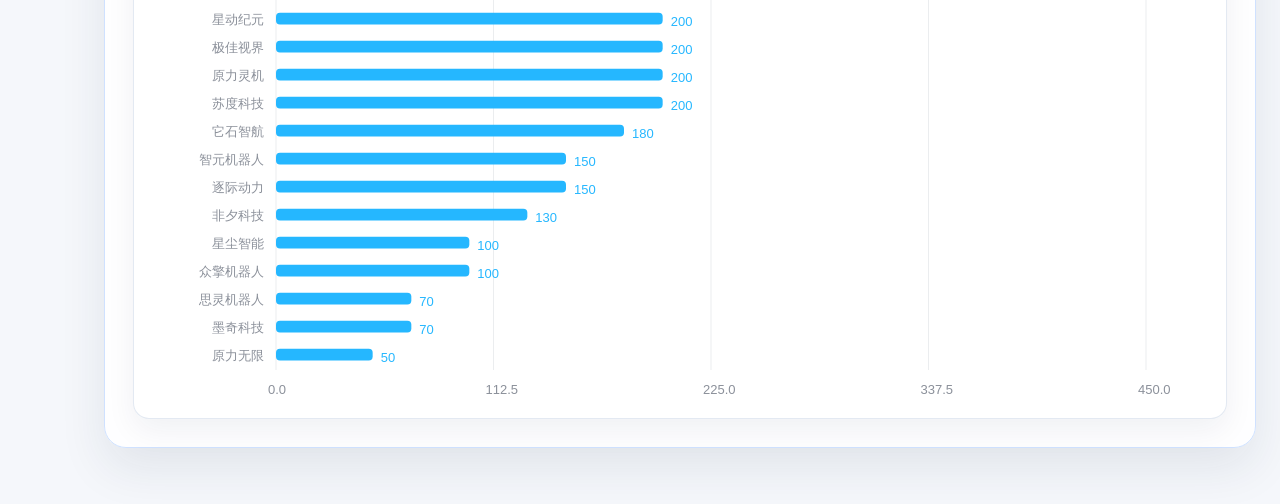
==== commit 1cf09618: "Add Top20 explanation cards and live IPO quote links" ====
--- a/index.html
+++ b/index.html
@@ -5,6 +5,7 @@
     <meta name="viewport" content="width=device-width, initial-scale=1" />
     <title>Investment Data Dashboard</title>
     <link rel="stylesheet" href="styles.css" />
+    <link rel="stylesheet" href="ranking-cards.css?v=20260909-cards" />
     <style>
       .ipo-meta {
         margin-bottom: 14px;
@@ -130,7 +131,7 @@
           <article class="kpi-card">
             <span>赛道数量</span>
             <strong id="trackCount">--</strong>
-            <small>主赛道体系</small>
+            <small>主赛道体系（不含 IPO）</small>
           </article>
         </section>
 
@@ -245,6 +246,8 @@
     <script src="data.js"></script>
     <script src="data-ipo.js"></script>
     <script src="data-track-cleanup.js"></script>
-    <script src="script.js"></script>
+    <script src="data-ranking-details.js?v=20260909-cards"></script>
+    <script src="ranking-cards.js?v=20260909-cards"></script>
+    <script src="script.js?v=20260909-cards"></script>
   </body>
 </html>
--- a/ranking-cards.css
+++ b/ranking-cards.css
@@ -0,0 +1,17 @@
+.ranking-chart { position: relative; }
+#latestRoundChart, #valuationTopChart, #fundingTopChart, #fullStackChart { height: 608px; }
+.ranking-chart-actions { position: absolute; inset: 0; pointer-events: none; }
+.ranking-chart-actions button { position: absolute; left: 0; width: 100%; border: 0; border-radius: 4px; background: transparent; cursor: pointer; pointer-events: auto; }
+.ranking-chart-actions button:hover { background: rgba(37, 183, 255, .08); }
+.ranking-chart-actions button:focus-visible { outline: 2px solid #1679b6; outline-offset: -2px; background: rgba(37, 183, 255, .1); }
+.ranking-chart-hint { color: #64748b; font-size: 14px; margin: -4px 0 10px; }
+.ranking-card { box-sizing: border-box; width: min(460px, calc(100vw - 32px)); max-height: calc(100dvh - 48px); padding: 24px; border: 1px solid #dce6ee; border-radius: 16px; color: #233247; background: #fff; box-shadow: 0 18px 70px #10203230; }
+.ranking-card::backdrop { background: #10203250; }
+.ranking-card-head { display: flex; align-items: center; justify-content: space-between; gap: 16px; }
+.ranking-card h3 { margin: 0; font-size: 20px; }
+.ranking-card-close { flex: 0 0 36px; height: 36px; border: 0; border-radius: 50%; background: #f0f5f8; color: #41546a; font-size: 25px; cursor: pointer; }
+.ranking-card-note { font-size: 16px; line-height: 1.8; margin: 18px 0; white-space: pre-wrap; overflow-wrap: anywhere; }
+.ranking-card-sources { display: flex; flex-wrap: wrap; align-items: baseline; gap: 10px 14px; border-top: 1px solid #e7edf2; padding-top: 16px; font-size: 14px; }
+.ranking-card-sources > span { color: #65758a; }
+.ranking-card-sources a, .live-valuation { color: #126da8; text-decoration: underline; text-underline-offset: 3px; }
+.ranking-card a:focus-visible, .ranking-card button:focus-visible, .live-valuation:focus-visible { outline: 2px solid #1679b6; outline-offset: 3px; }
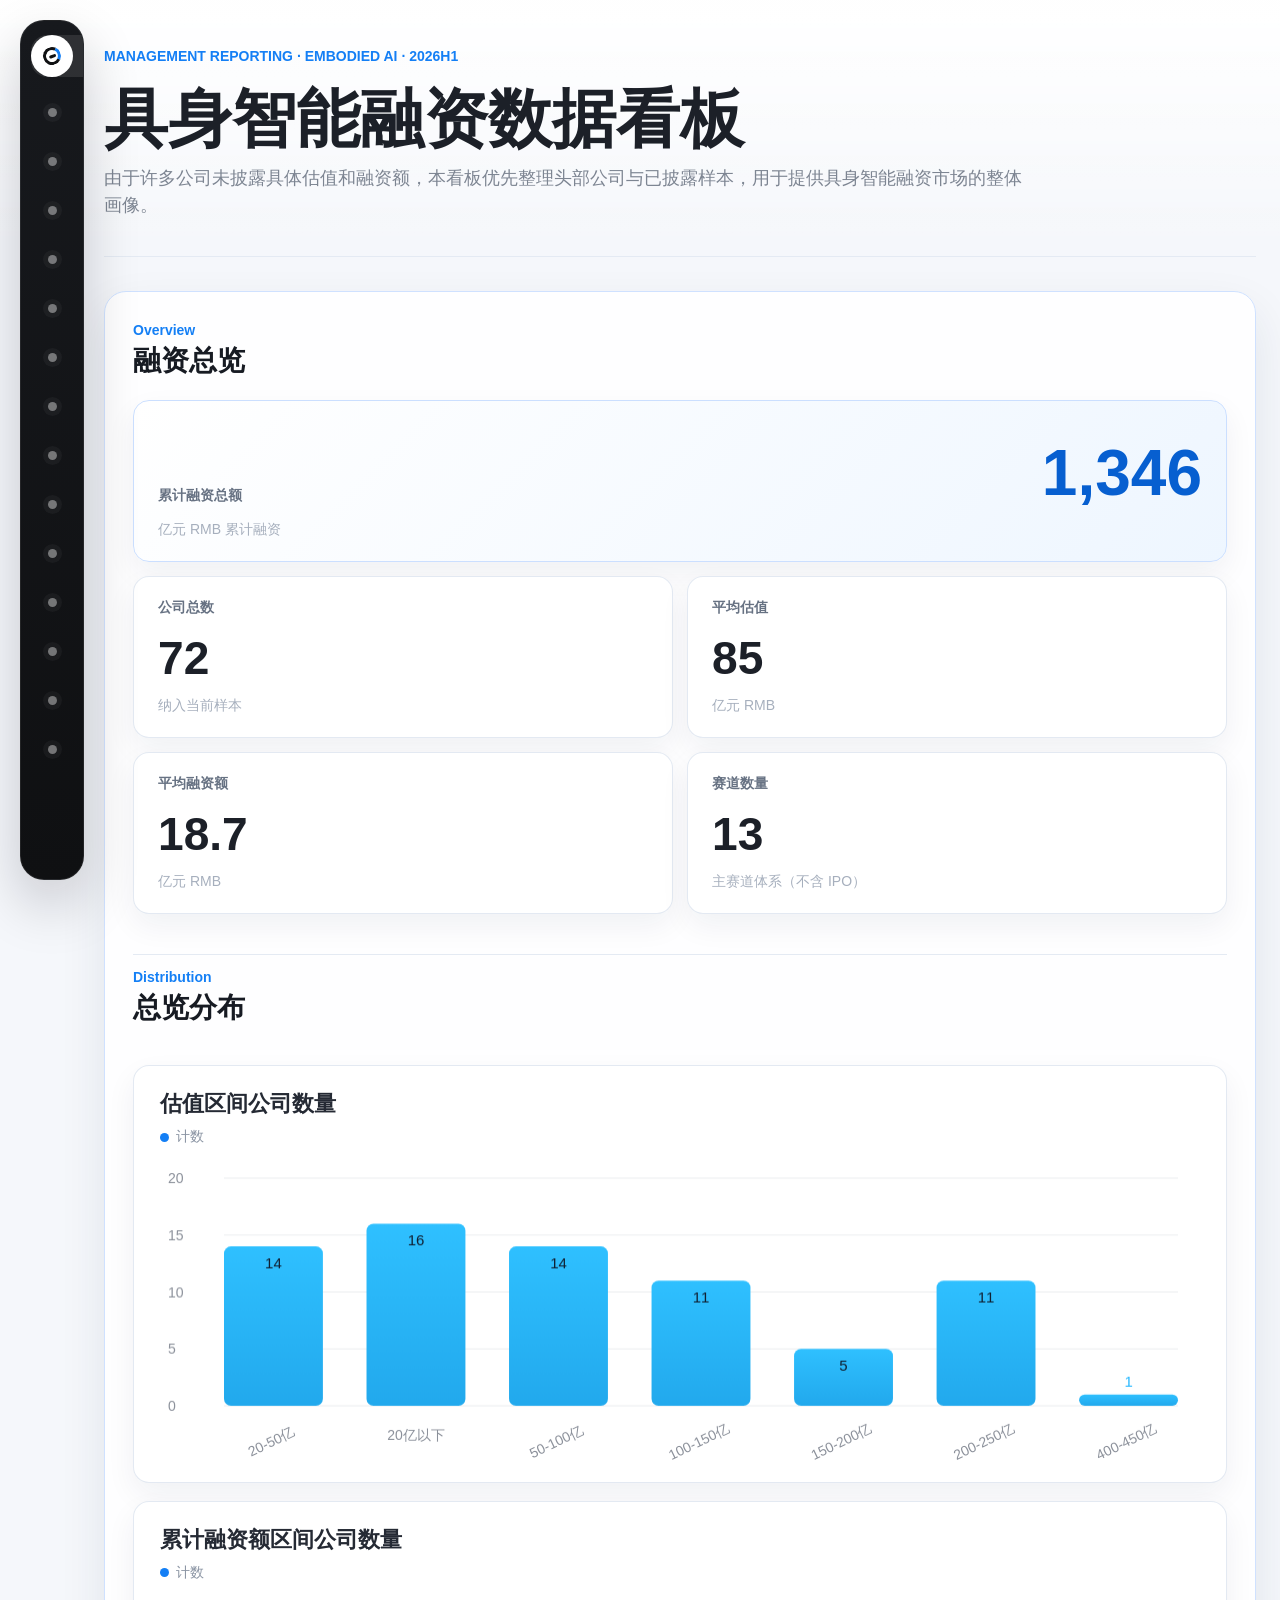
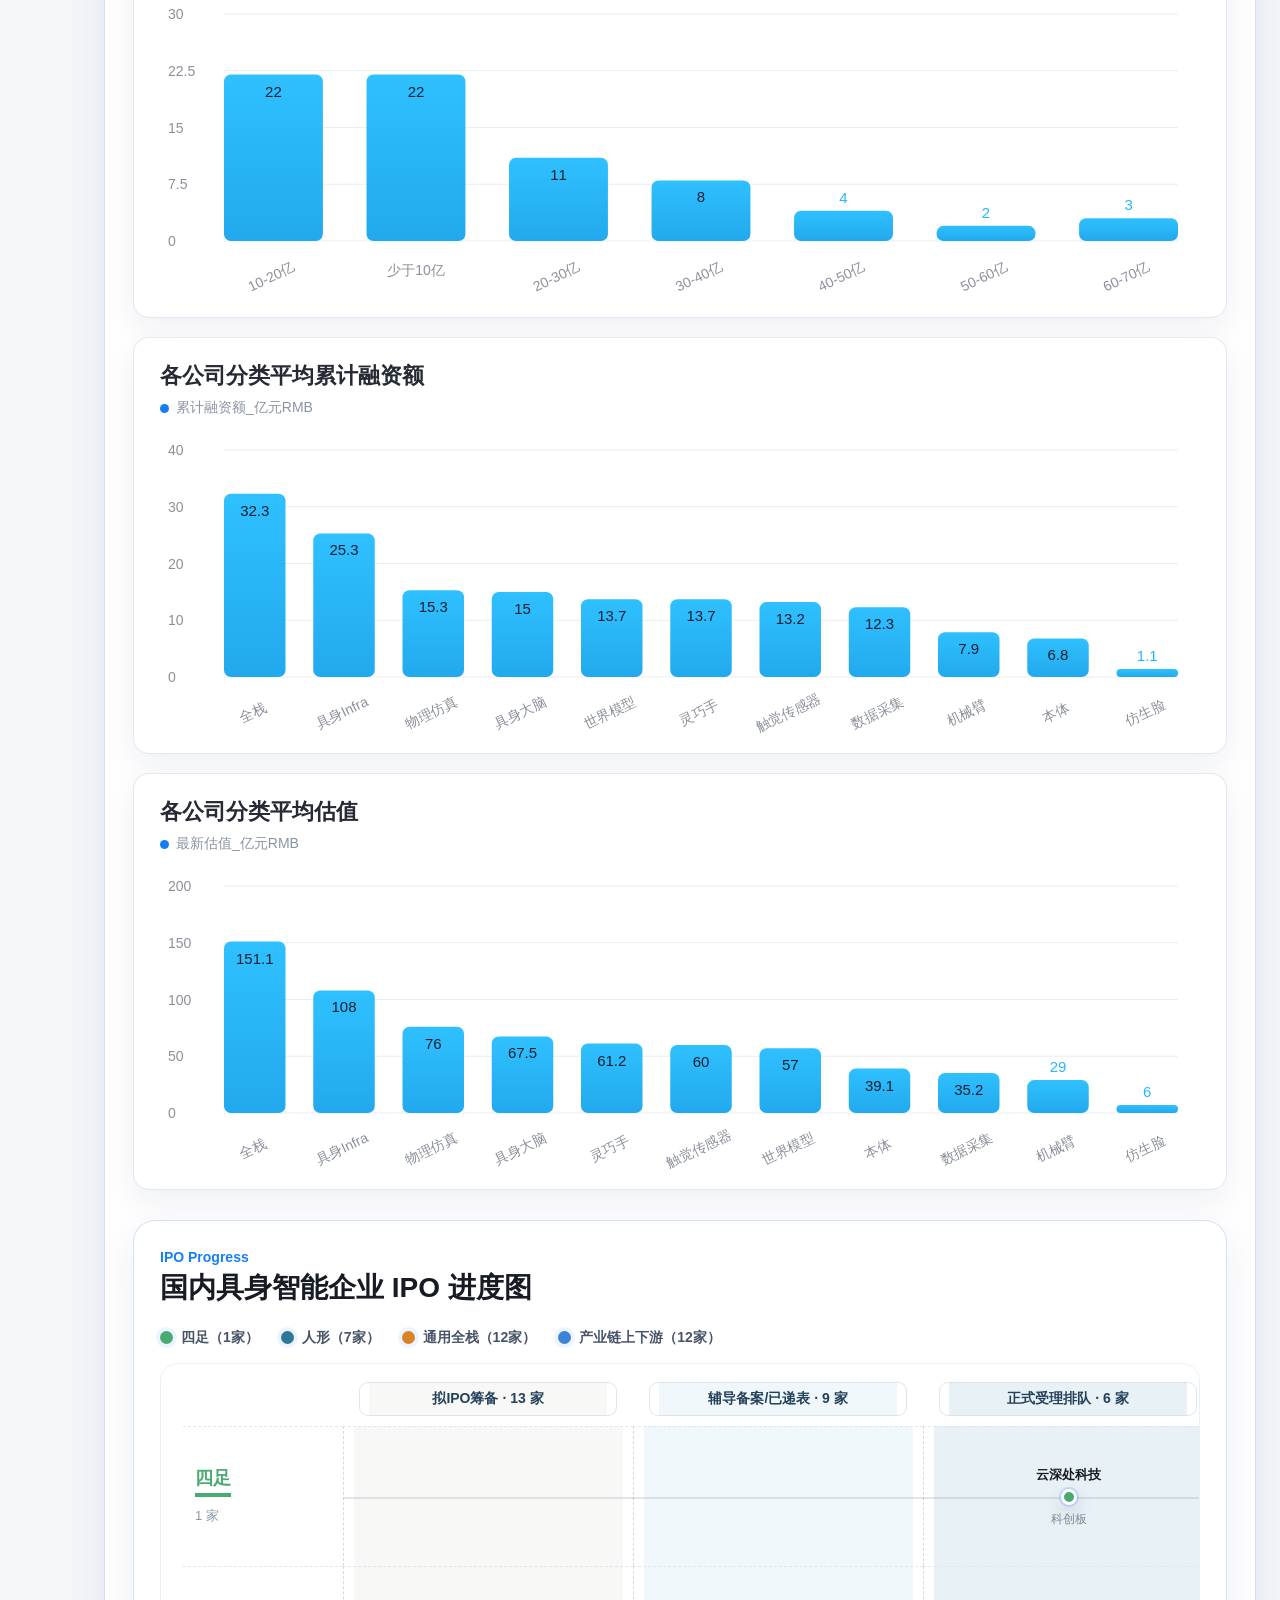
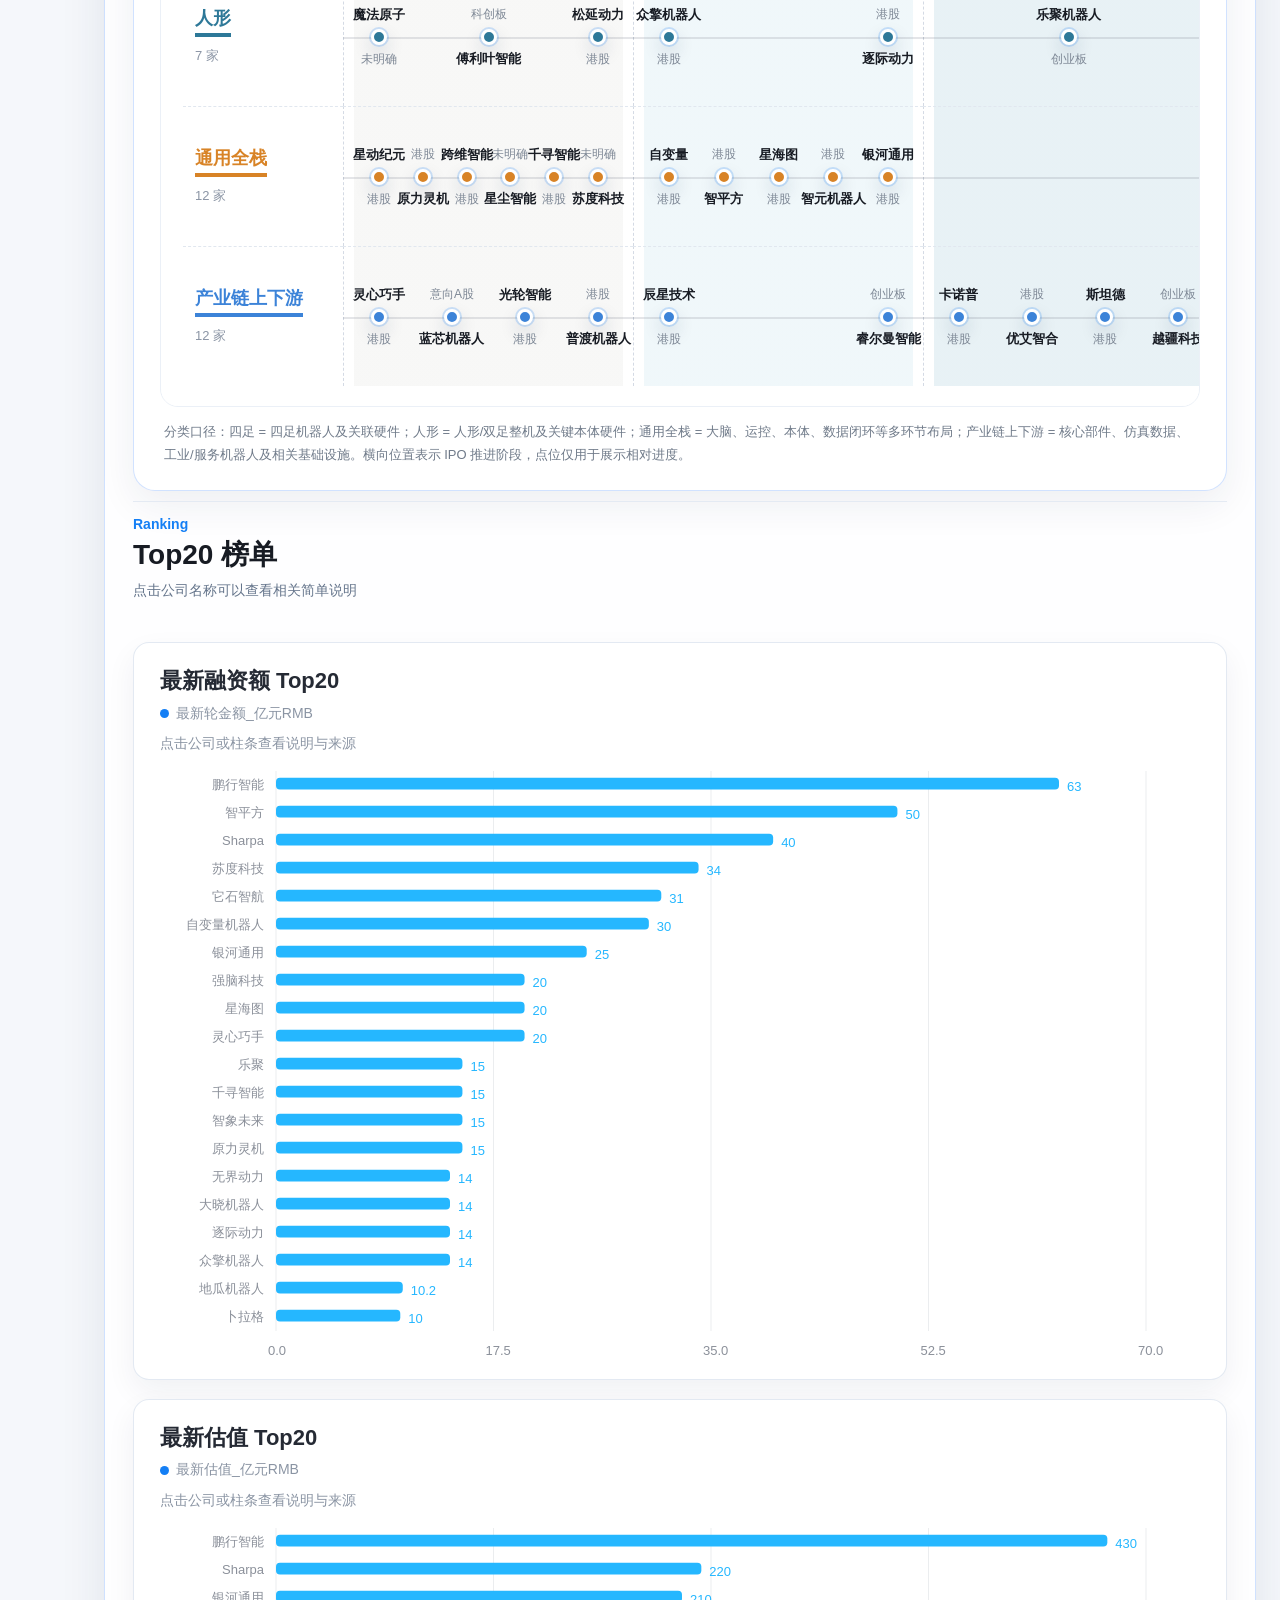
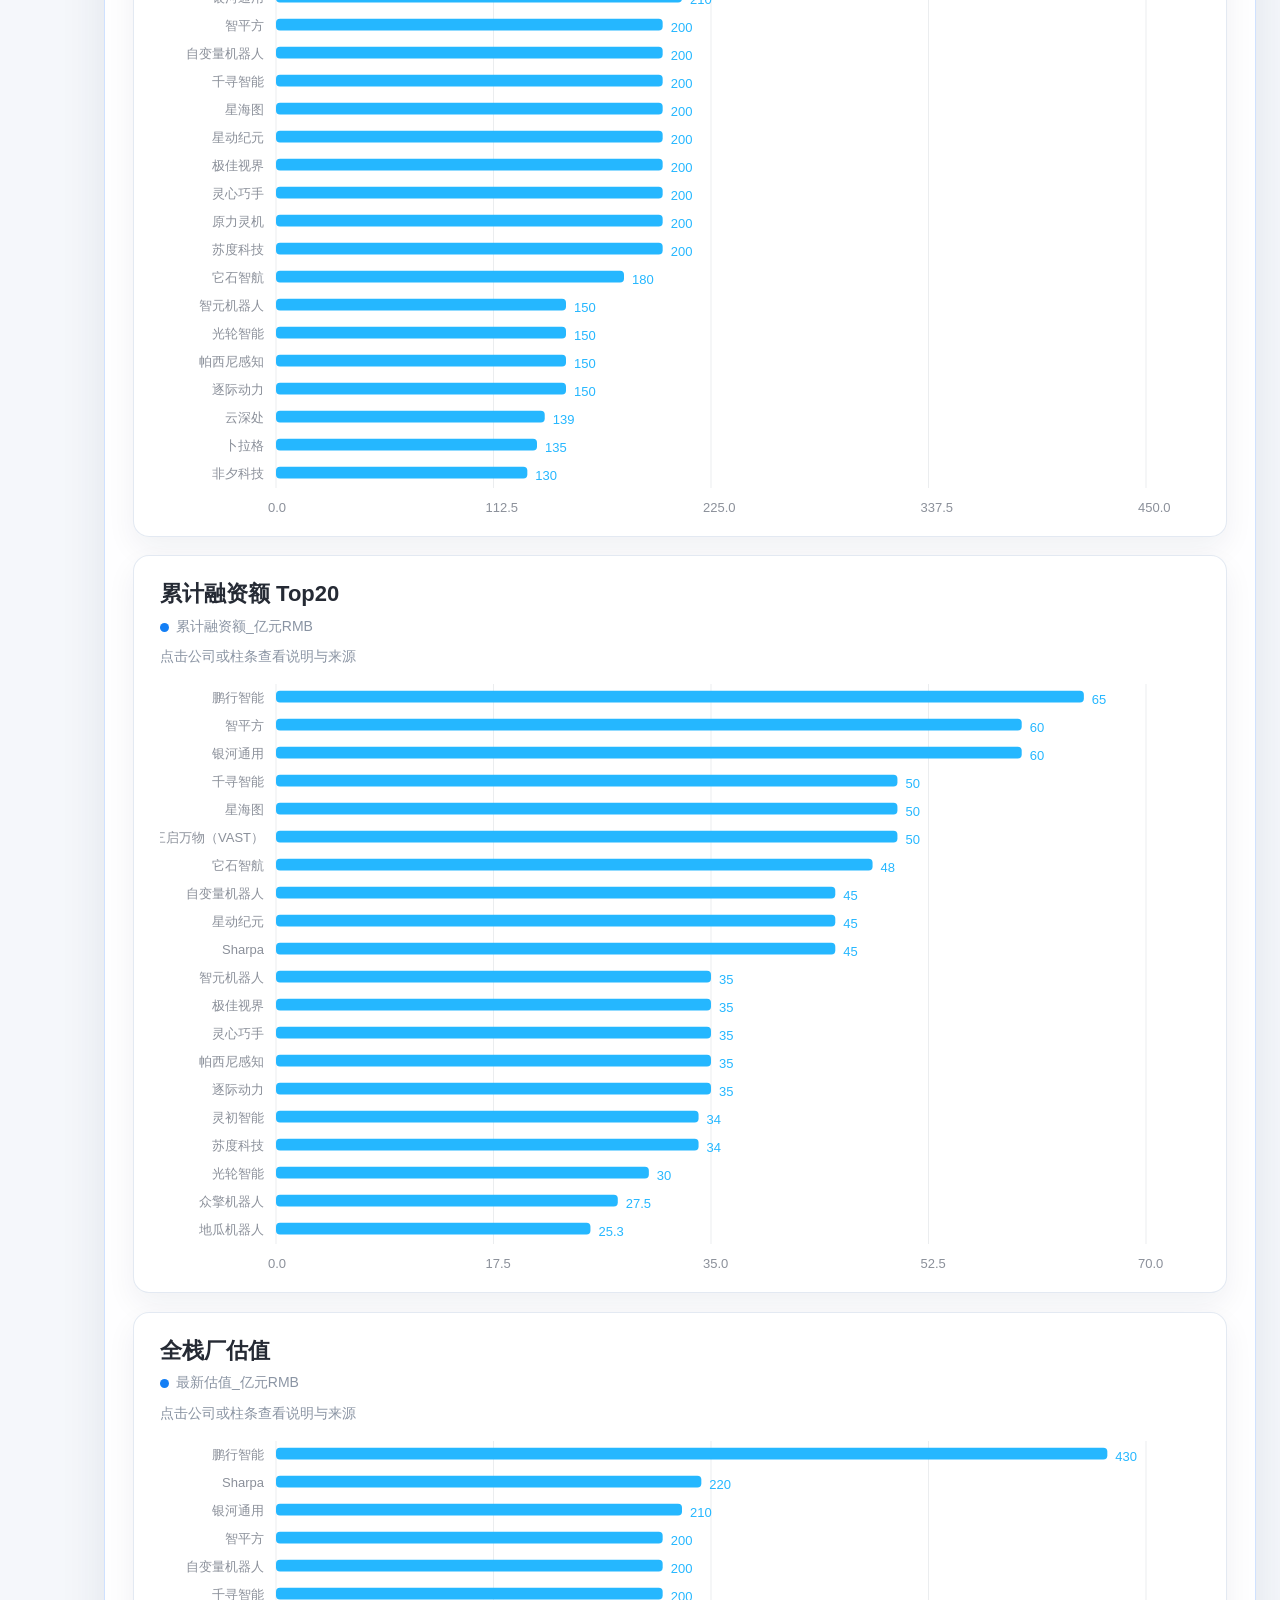
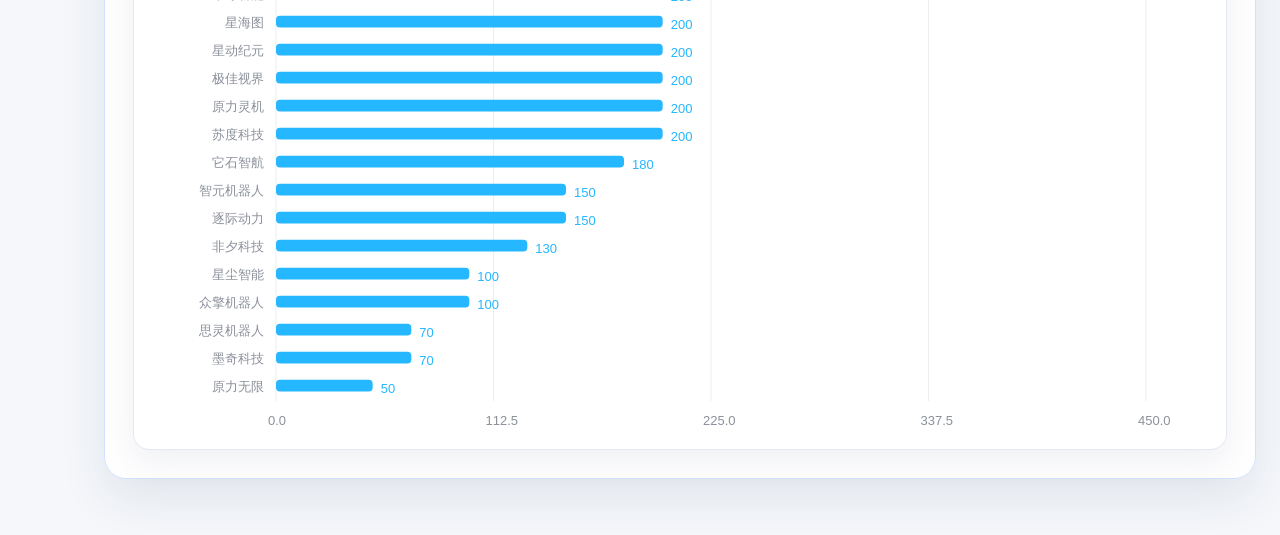
==== commit 0ecd5f5a: "Add a short explanation hint below the Top20 heading" ====
--- a/index.html
+++ b/index.html
@@ -197,6 +197,7 @@
           <div class="section-title full-row">
             <span>Ranking</span>
             <h2>Top20 榜单</h2>
+            <p style="margin: 8px 0 0; color: #64748b; font-size: 14px; line-height: 1.6;">点击公司名称可以查看相关简单说明</p>
           </div>
           <article class="panel">
             <div class="panel-head">
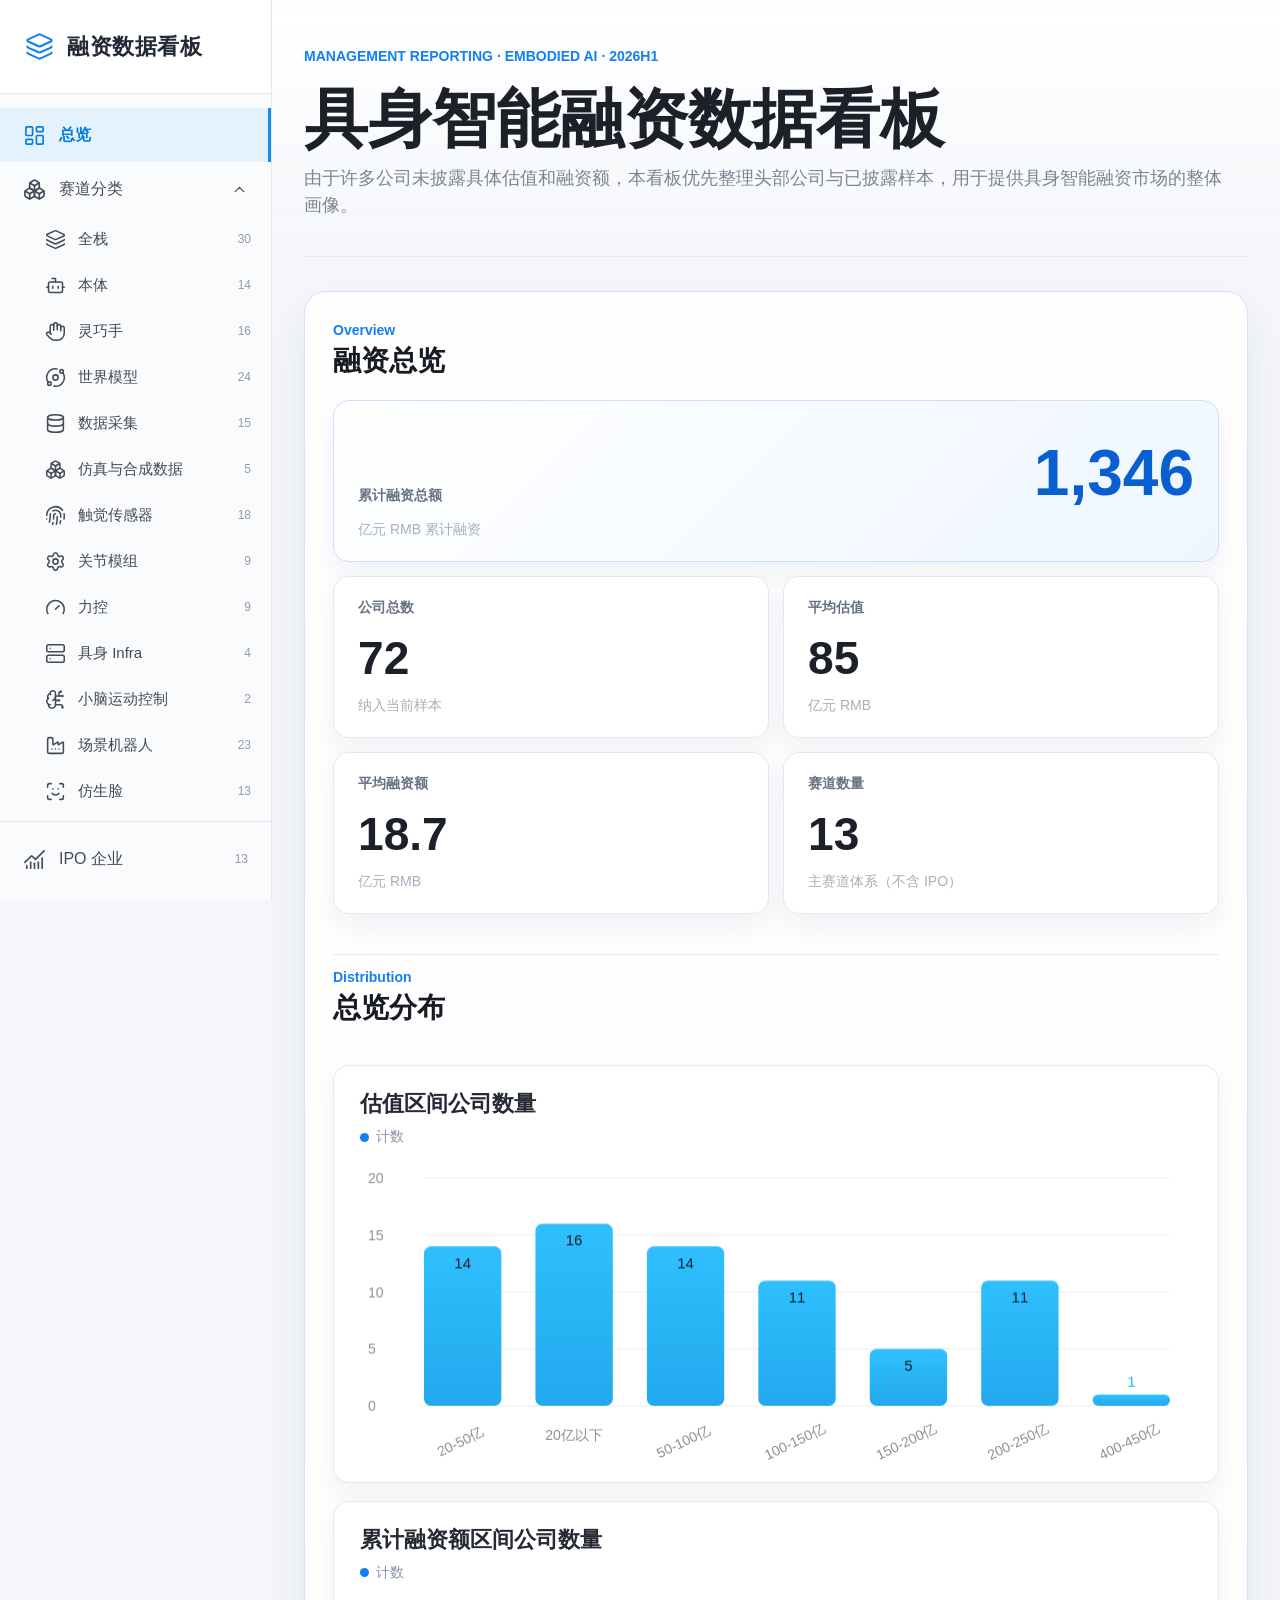
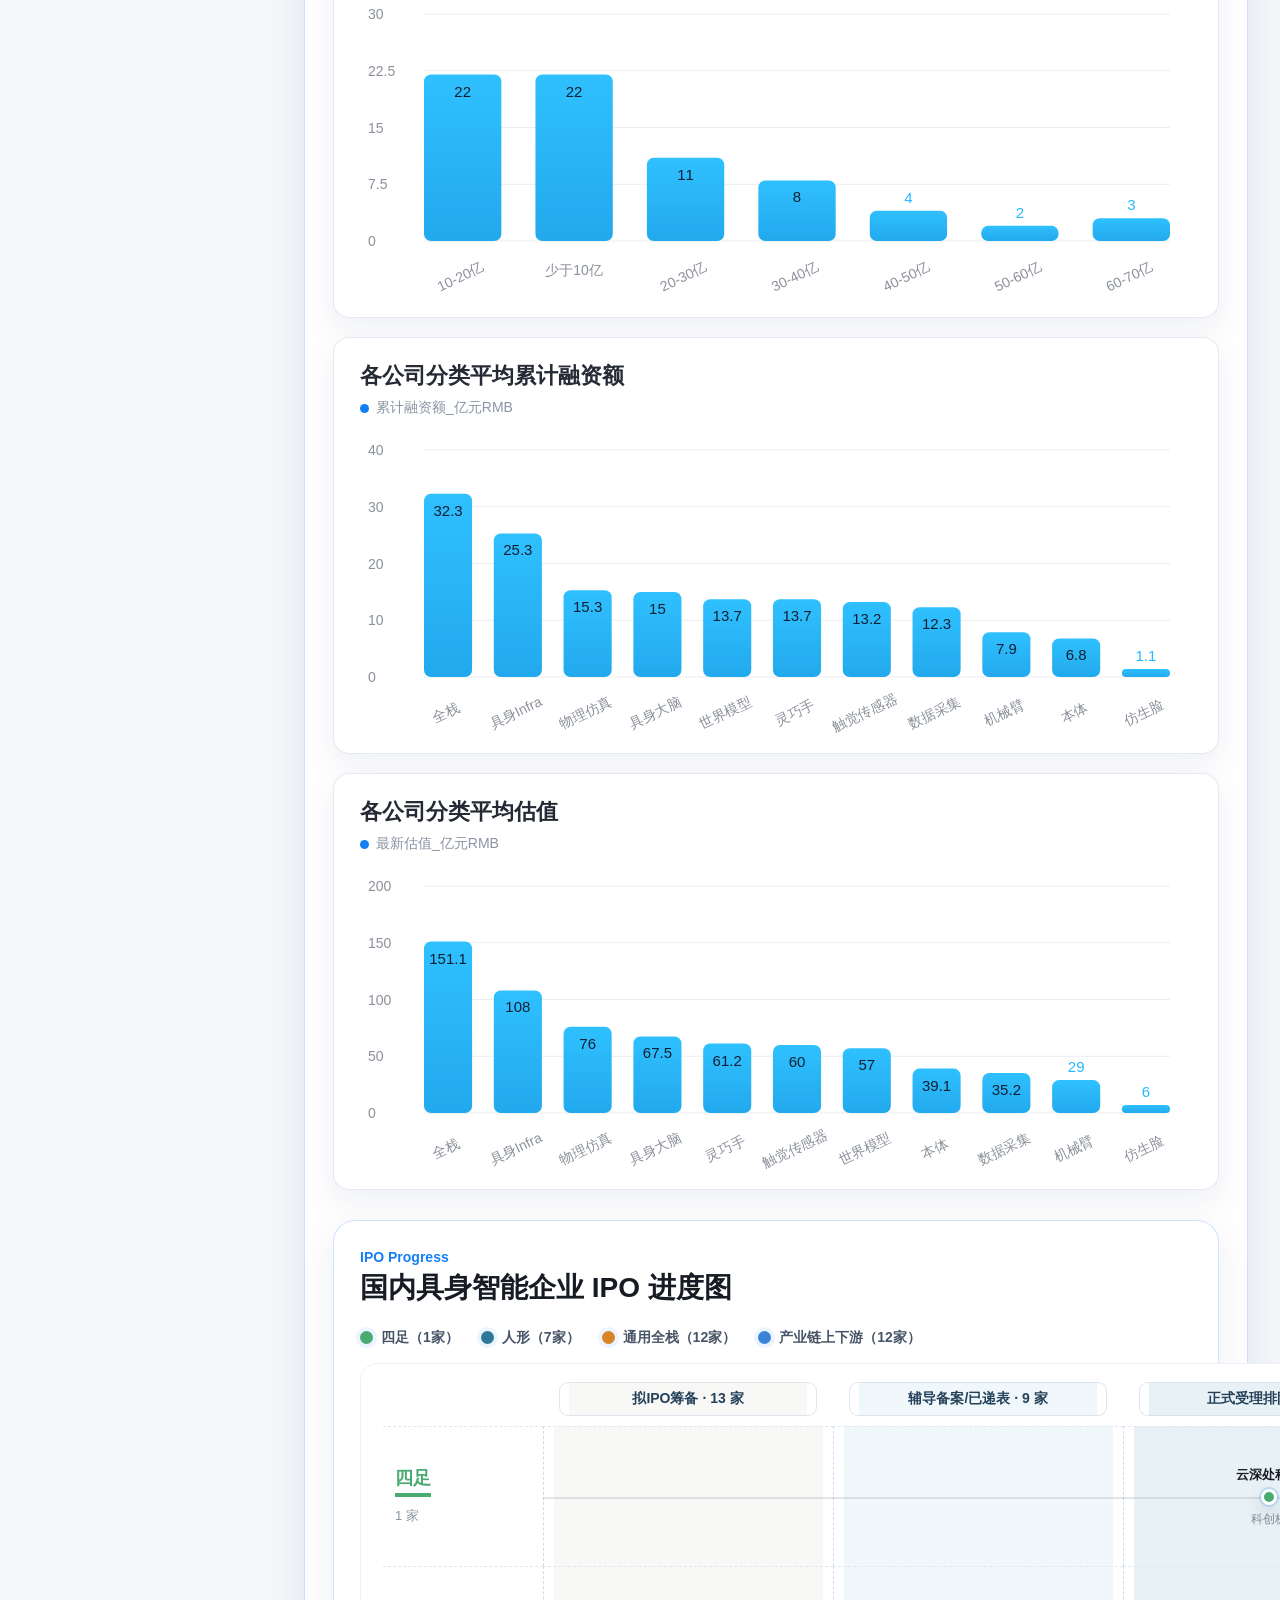
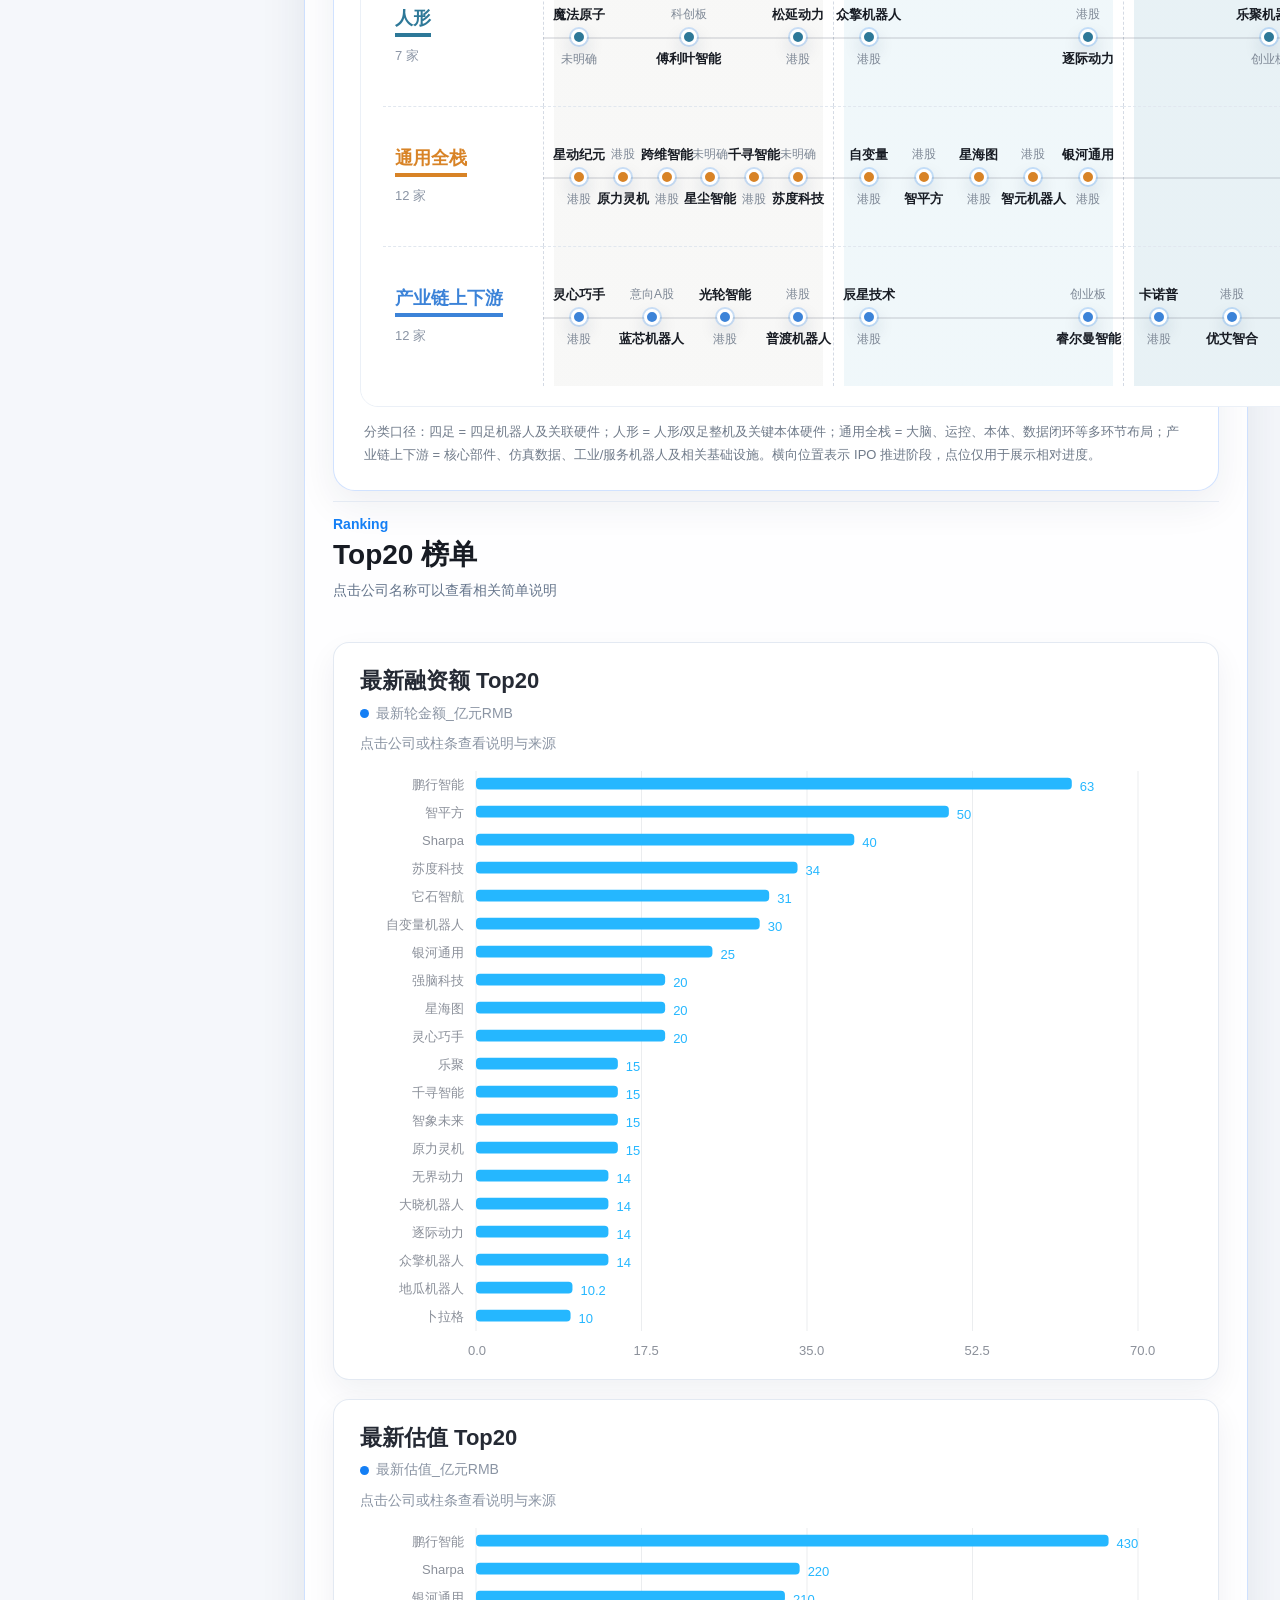
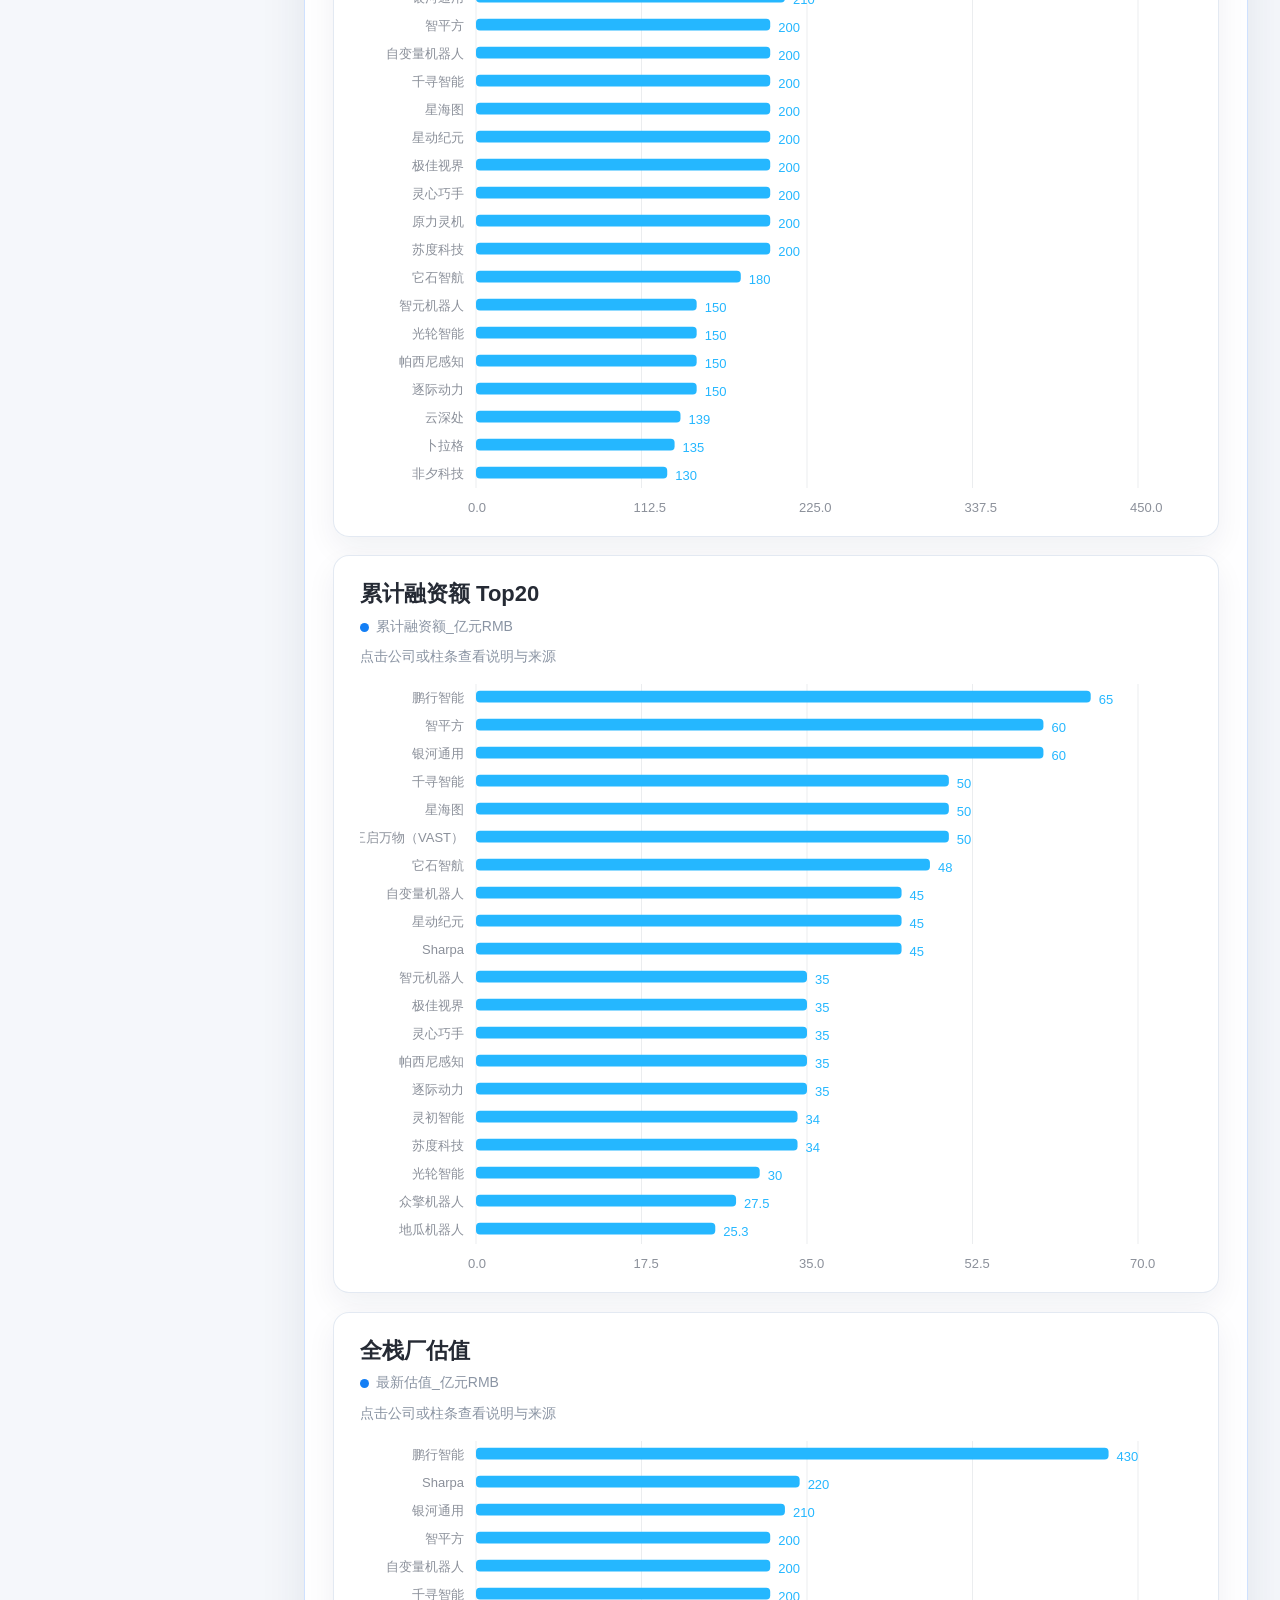
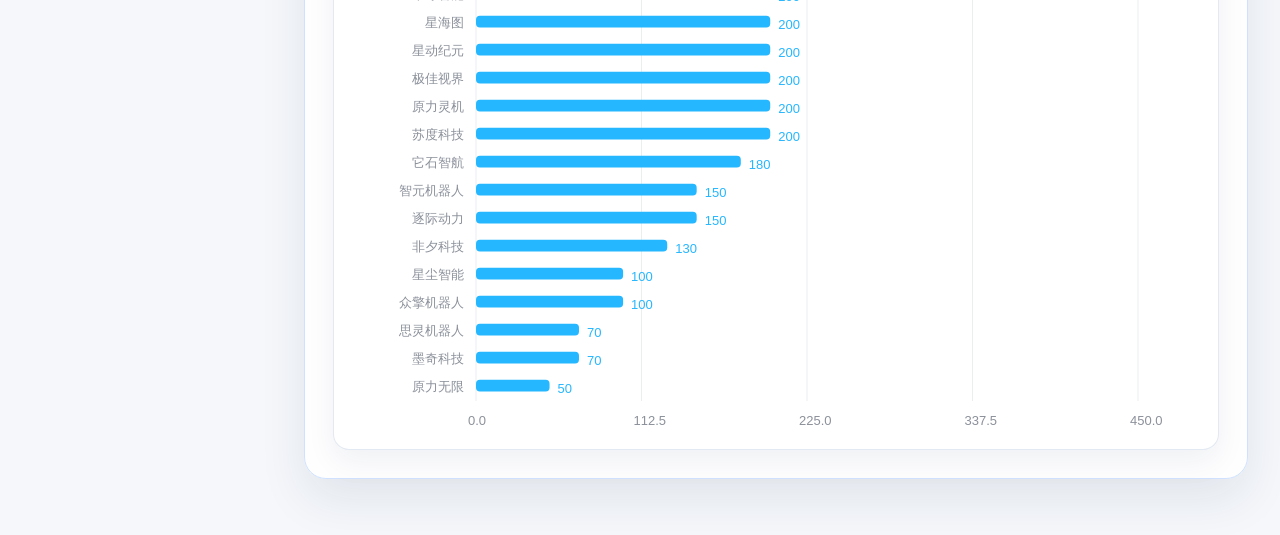
==== commit f2498601: "Restyle dashboard sidebar with grouped navigation and Lucide icons" ====
--- a/index.html
+++ b/index.html
@@ -83,15 +83,10 @@
         transform: translate(-50%, -50%);
       }
     </style>
+    <link rel="stylesheet" href="sidebar.css?v=20260909-nav" />
   </head>
   <body>
-    <aside class="side-rail" aria-label="主赛道导航">
-      <a class="rail-home is-active" href="index.html" aria-label="总览">
-        <span class="rail-brand" aria-hidden="true"><span></span></span>
-        <span class="rail-label">总览</span>
-      </a>
-      <nav class="rail-track-list" id="sideTrackList"></nav>
-    </aside>
+    <aside class="investment-sidebar" id="investmentSidebar" aria-label="主导航"></aside>
 
     <main class="dashboard">
       <header class="hero">
@@ -249,6 +244,8 @@
     <script src="data-track-cleanup.js"></script>
     <script src="data-ranking-details.js?v=20260909-cards"></script>
     <script src="ranking-cards.js?v=20260909-cards"></script>
+    <script src="sidebar-icons.js?v=20260909-nav"></script>
+    <script src="sidebar.js?v=20260909-nav"></script>
     <script src="script.js?v=20260909-cards"></script>
   </body>
 </html>
--- a/sidebar.css
+++ b/sidebar.css
@@ -0,0 +1,43 @@
+:root { --sidebar-width: 272px; }
+.investment-sidebar { position: fixed; inset: 0 auto 0 0; z-index: 50; display: flex; flex-direction: column; width: var(--sidebar-width); background: #fafbfc; border-right: 1px solid #e3e7ed; color: #424b58; }
+.nav-brand { display: flex; flex: 0 0 94px; align-items: center; gap: 13px; padding: 0 25px; border-bottom: 1px solid #e3e7ed; background: #fff; color: #222a36; font-size: 22px; font-weight: 750; letter-spacing: .025em; }
+.nav-icon { display: inline-flex; flex: 0 0 23px; width: 23px; height: 23px; align-items: center; justify-content: center; }
+.nav-icon svg { width: 100%; height: 100%; stroke-width: 1.75; }
+.nav-brand .nav-icon { width: 29px; height: 29px; flex-basis: 29px; color: #147ff5; }
+.nav-scroll { flex: 1; min-height: 0; overflow-y: auto; overscroll-behavior: contain; padding: 14px 0; scrollbar-width: thin; scrollbar-color: #ccd4df transparent; }
+.nav-item, .nav-group summary { display: flex; position: relative; align-items: center; gap: 13px; min-height: 54px; padding: 12px 23px; color: inherit; font-size: 16px; font-weight: 500; cursor: pointer; line-height: 1.5; }
+.nav-label { flex: 1; min-width: 0; }
+.nav-item:hover, .nav-group summary:hover { background: #eef2f6; }
+.nav-item:focus-visible, .nav-group summary:focus-visible, .nav-brand:focus-visible, .nav-mobile-toggle:focus-visible { outline: 2px solid #147ff5; outline-offset: -4px; }
+.nav-group summary { list-style: none; }
+.nav-group summary::-webkit-details-marker { display: none; }
+.nav-chevron { display: inline-flex; }
+.nav-chevron .nav-icon { width: 17px; height: 17px; flex-basis: 17px; transition: transform .16s; }
+.nav-group[open] > summary .nav-chevron .nav-icon { transform: rotate(180deg); }
+.nav-group.has-current > summary { color: #147ff5; background: #f1f7fd; }
+.nav-item.nav-child { min-height: 46px; padding: 11px 20px 11px 45px; gap: 12px; font-size: 15px; }
+.nav-child .nav-icon { width: 21px; height: 21px; flex-basis: 21px; }
+.nav-count { flex: 0 0 auto; color: #929ba8; font-size: 12px; font-weight: 400; font-variant-numeric: tabular-nums; }
+.nav-item.is-current { color: #087cd9; background: #e3f2fd; font-weight: 700; }
+.nav-item.is-current::after { content: ''; position: absolute; top: 0; right: 0; bottom: 0; width: 3px; background: #168bea; }
+.nav-item.is-current .nav-count { color: #3287bf; }
+.nav-footer { flex: 0 0 auto; padding: 10px 0 14px; border-top: 1px solid #e3e7ed; }
+.dashboard { width: calc(100% - var(--sidebar-width) - 64px); margin-left: calc(var(--sidebar-width) + 32px); margin-right: 32px; }
+.nav-mobile-toggle, .nav-backdrop { display: none; }
+@media (max-width: 1100px) and (min-width: 761px) {
+  :root { --sidebar-width: 248px; }
+  .nav-brand { font-size: 20px; padding: 0 20px; gap: 10px; }
+  .nav-item.nav-child { padding-left: 32px; }
+  .dashboard { width: calc(100% - var(--sidebar-width) - 40px); margin-left: calc(var(--sidebar-width) + 20px); margin-right: 20px; }
+}
+@media (max-width: 760px) {
+  .investment-sidebar { width: min(288px, calc(100vw - 56px)); transform: translateX(-100%); transition: transform .2s ease; z-index: 70; }
+  .investment-sidebar.is-open { transform: translateX(0); }
+  .nav-brand { flex-basis: 82px; font-size: 21px; }
+  .nav-mobile-toggle { position: fixed; top: 12px; right: 12px; z-index: 80; display: inline-flex; align-items: center; gap: 7px; min-height: 42px; padding: 8px 12px; border: 1px solid #d9e2ec; border-radius: 8px; background: #fff; color: #344456; font-size: 14px; box-shadow: 0 3px 12px #20344d0d; }
+  .nav-mobile-toggle .nav-icon { width: 19px; height: 19px; flex-basis: 19px; }
+  .nav-backdrop:not([hidden]) { display: block; position: fixed; inset: 0; z-index: 60; border: 0; background: #10203255; }
+  body.nav-is-open { overflow: hidden; }
+  .dashboard { width: calc(100% - 24px); margin: 0 12px; padding-top: 64px; padding-bottom: 36px; }
+}
+@media (prefers-reduced-motion: reduce) { .investment-sidebar, .nav-chevron .nav-icon { transition: none; } }
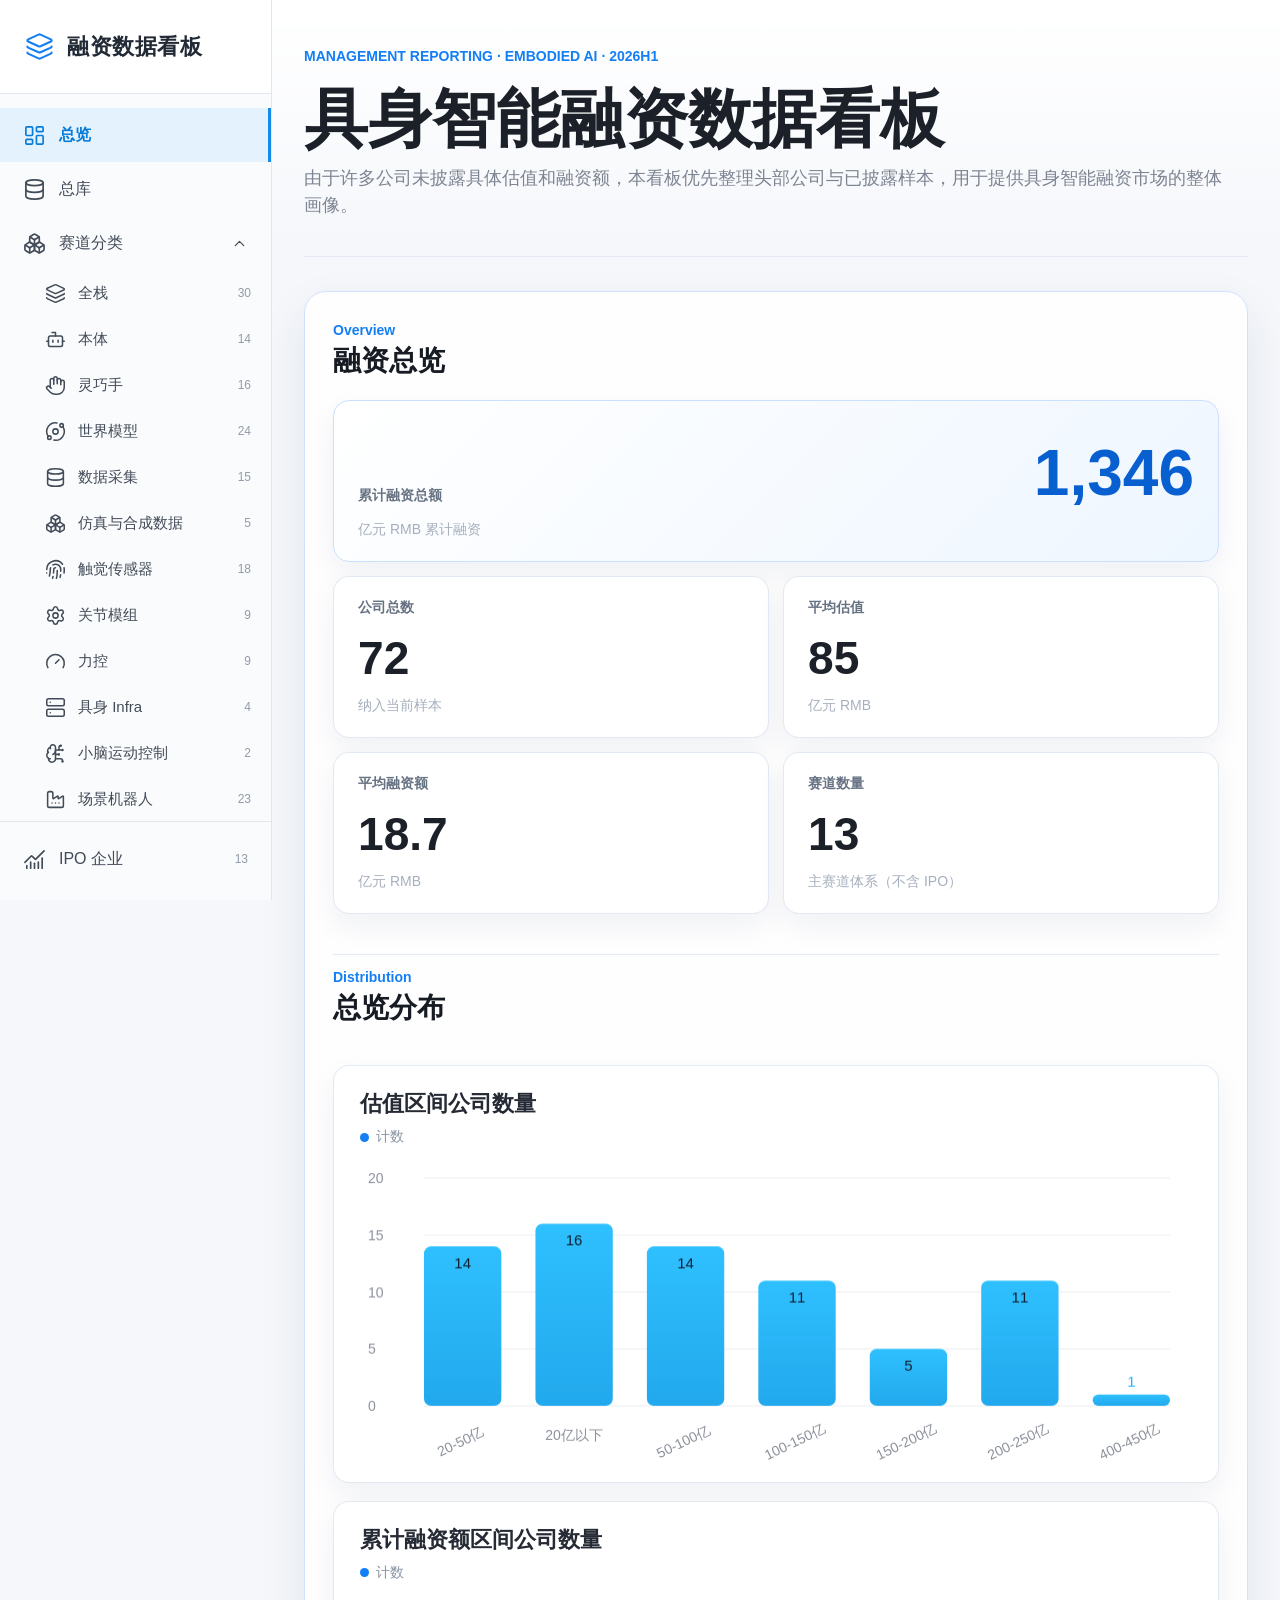
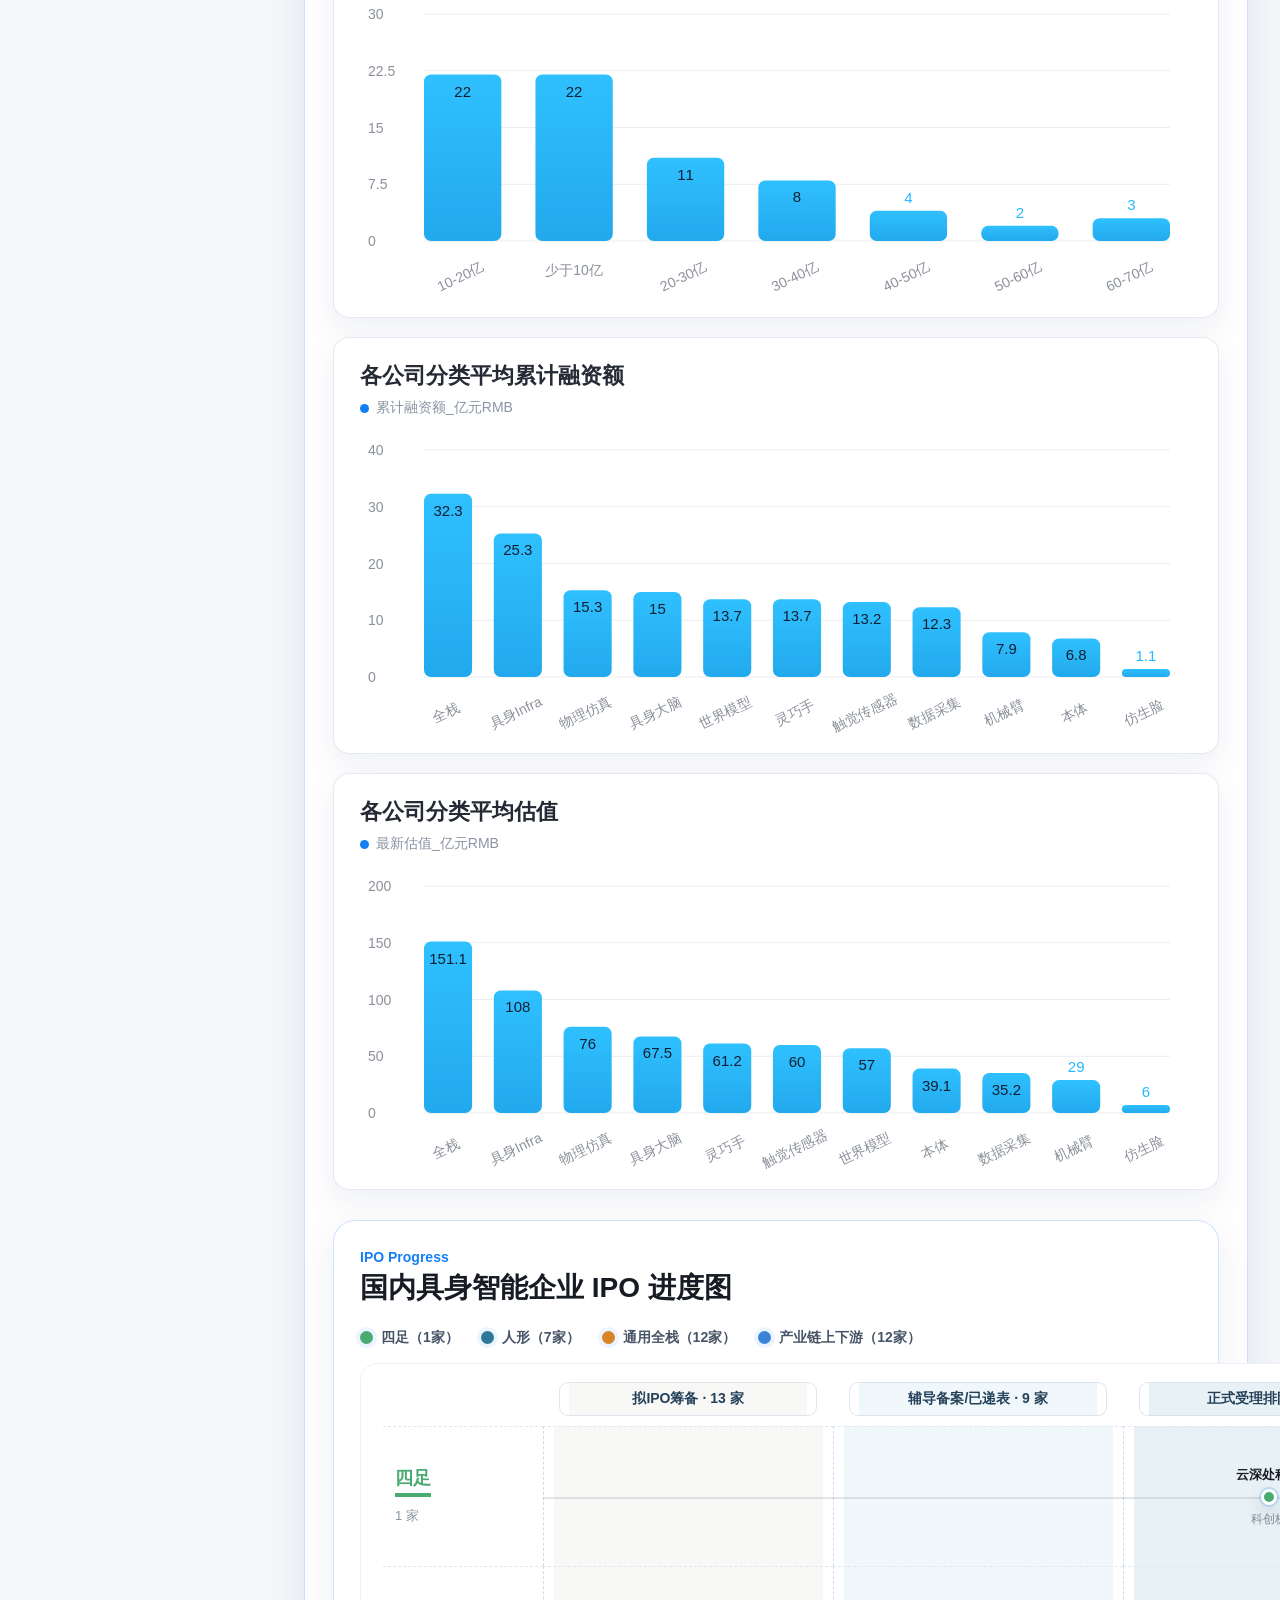
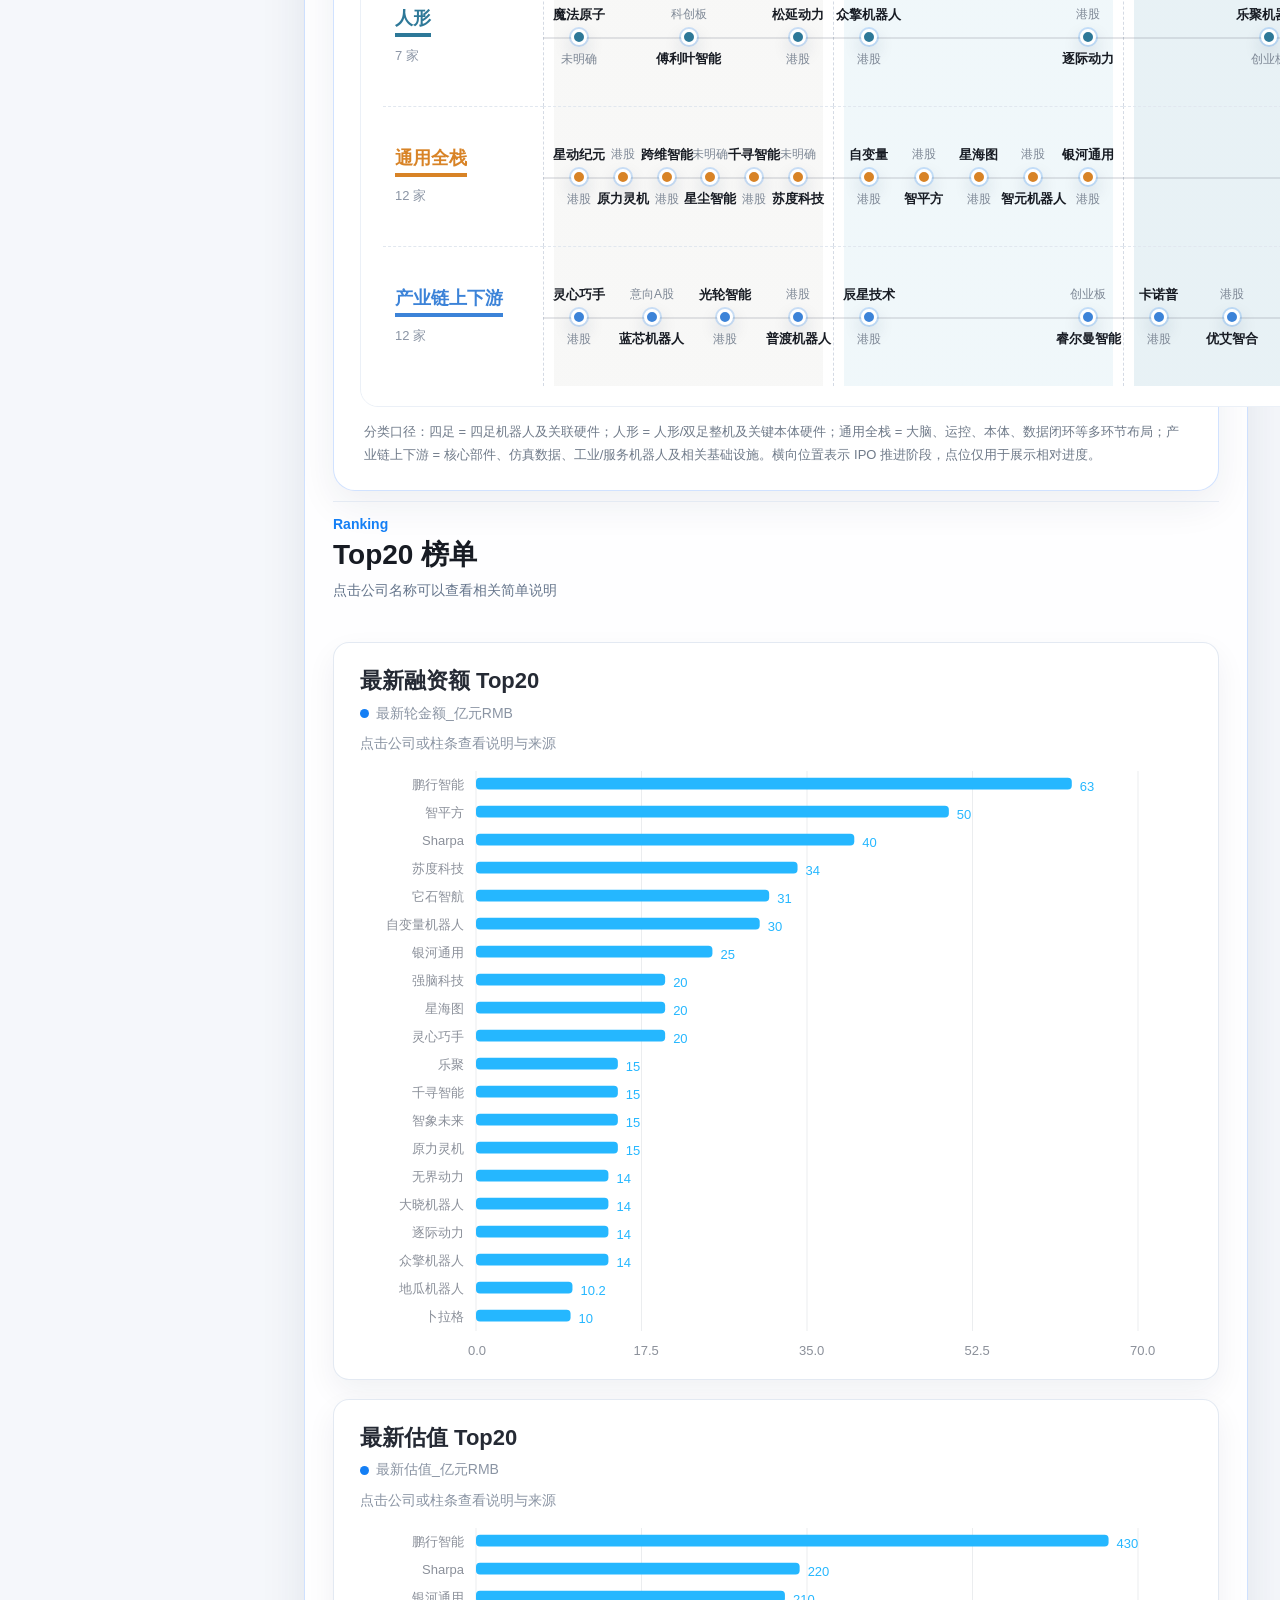
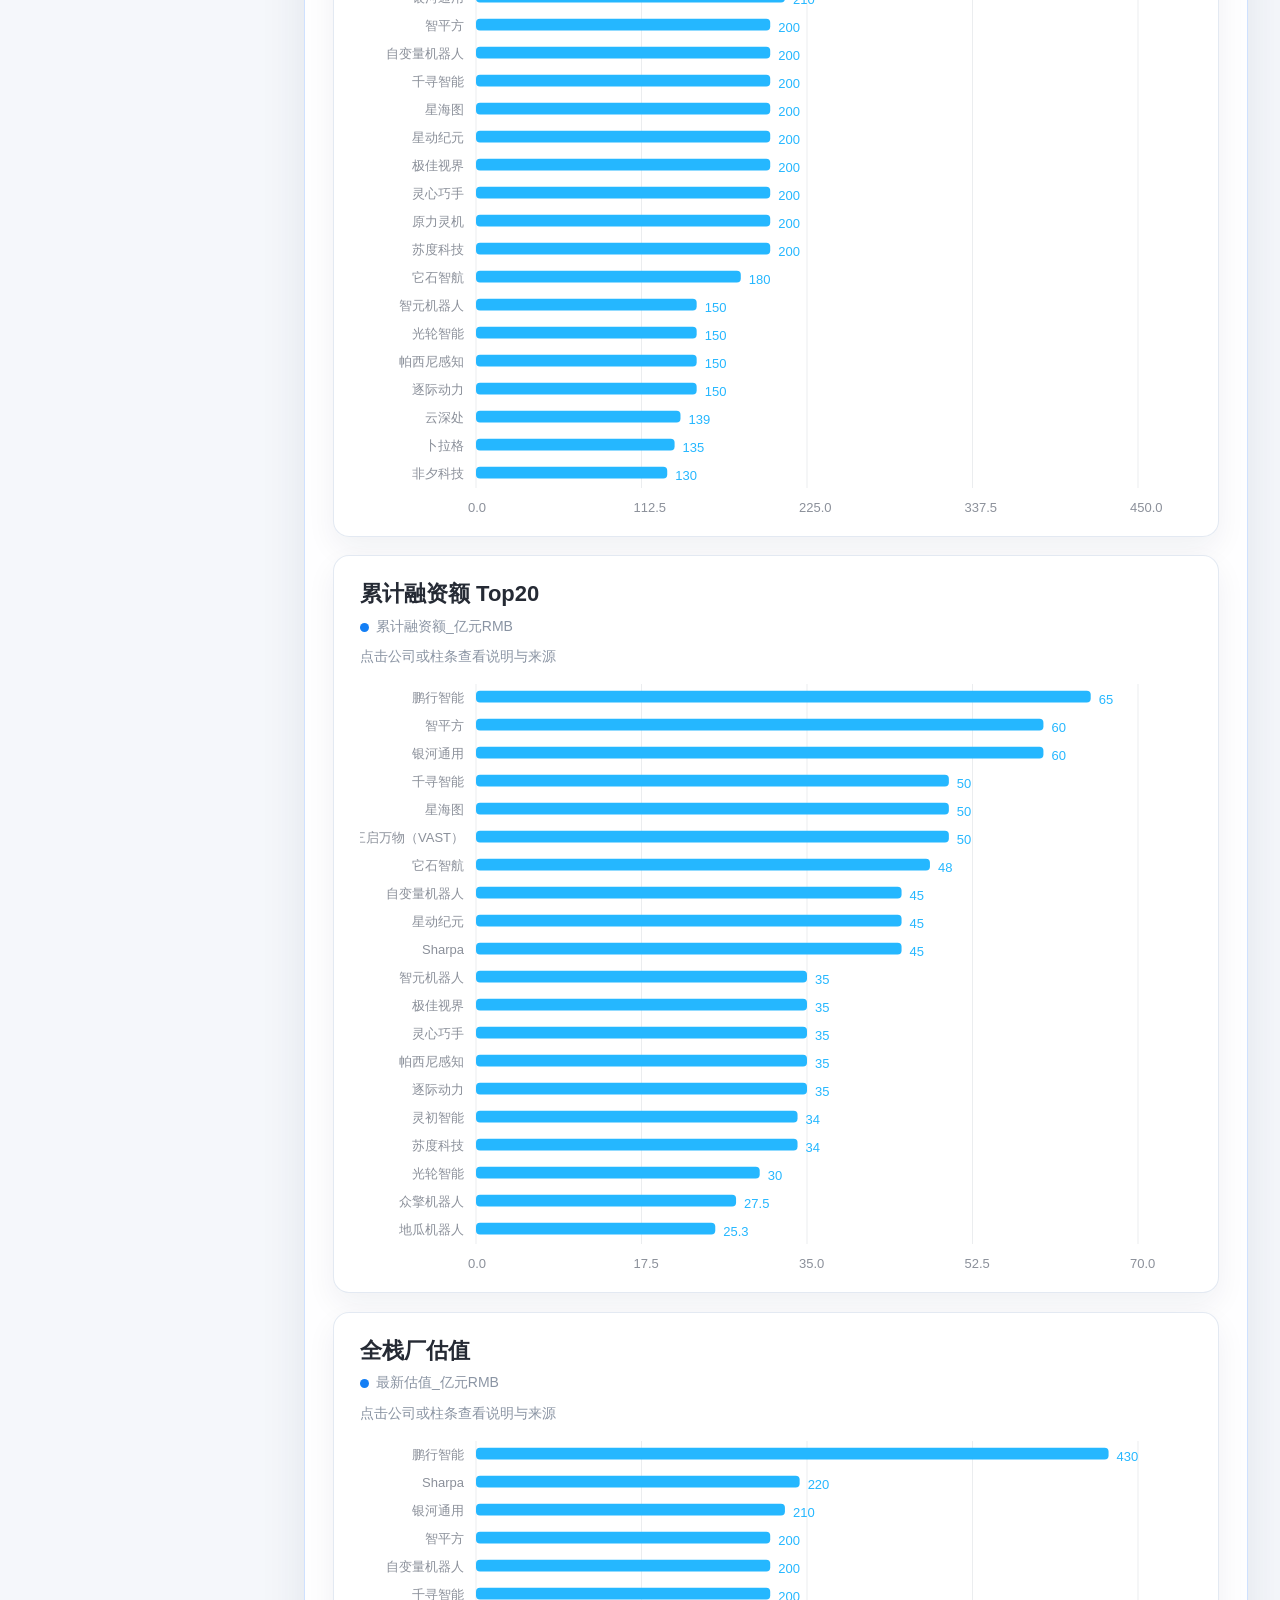
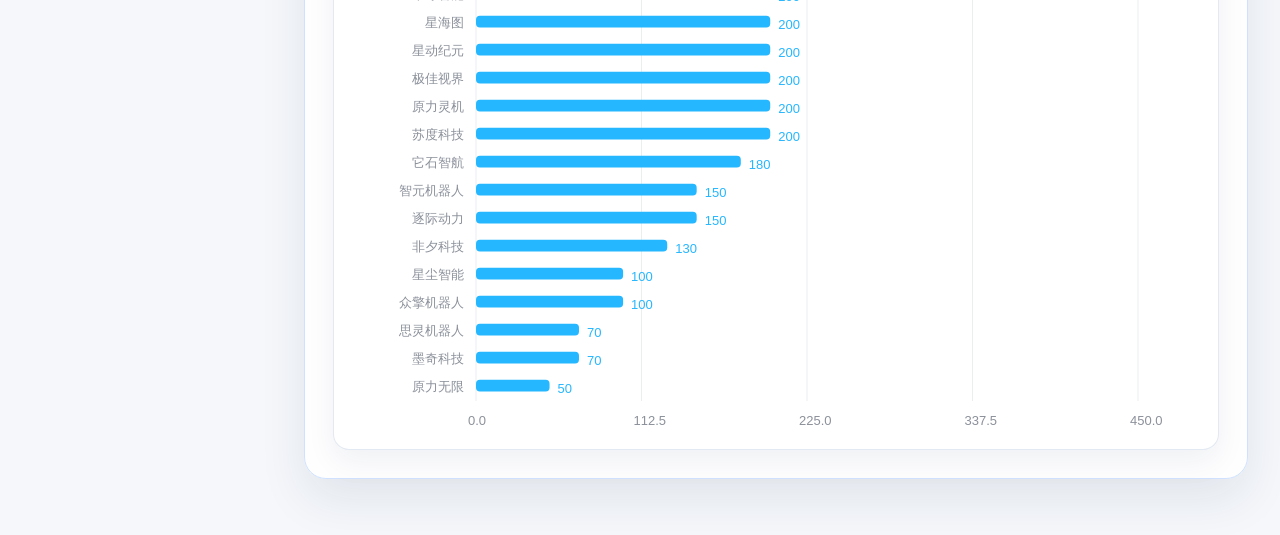
==== commit e3d7d0b1: "Add deduplicated company library and valuation range lists" ====
--- a/index.html
+++ b/index.html
@@ -245,7 +245,7 @@
     <script src="data-ranking-details.js?v=20260909-cards"></script>
     <script src="ranking-cards.js?v=20260909-cards"></script>
     <script src="sidebar-icons.js?v=20260909-nav"></script>
-    <script src="sidebar.js?v=20260909-nav"></script>
+    <script src="sidebar.js?v=20260909-library"></script>
     <script src="script.js?v=20260909-cards"></script>
   </body>
 </html>
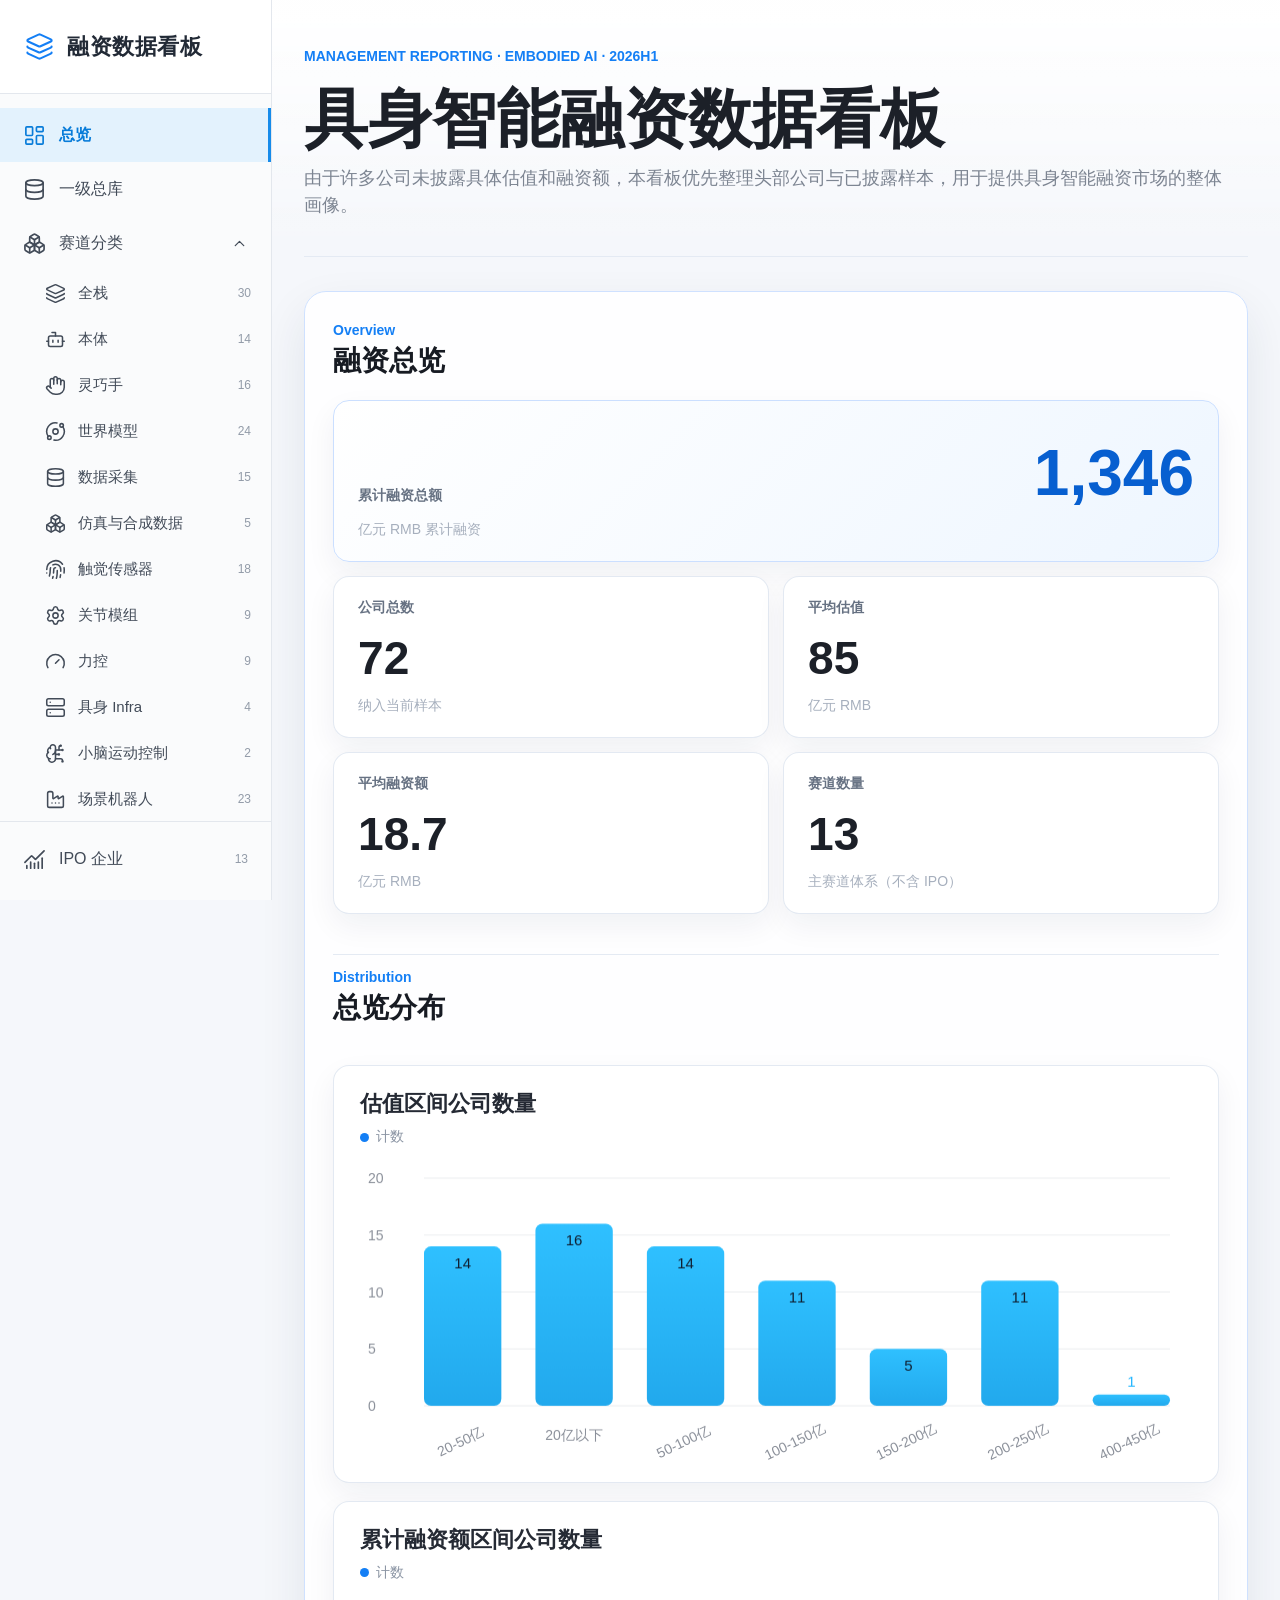
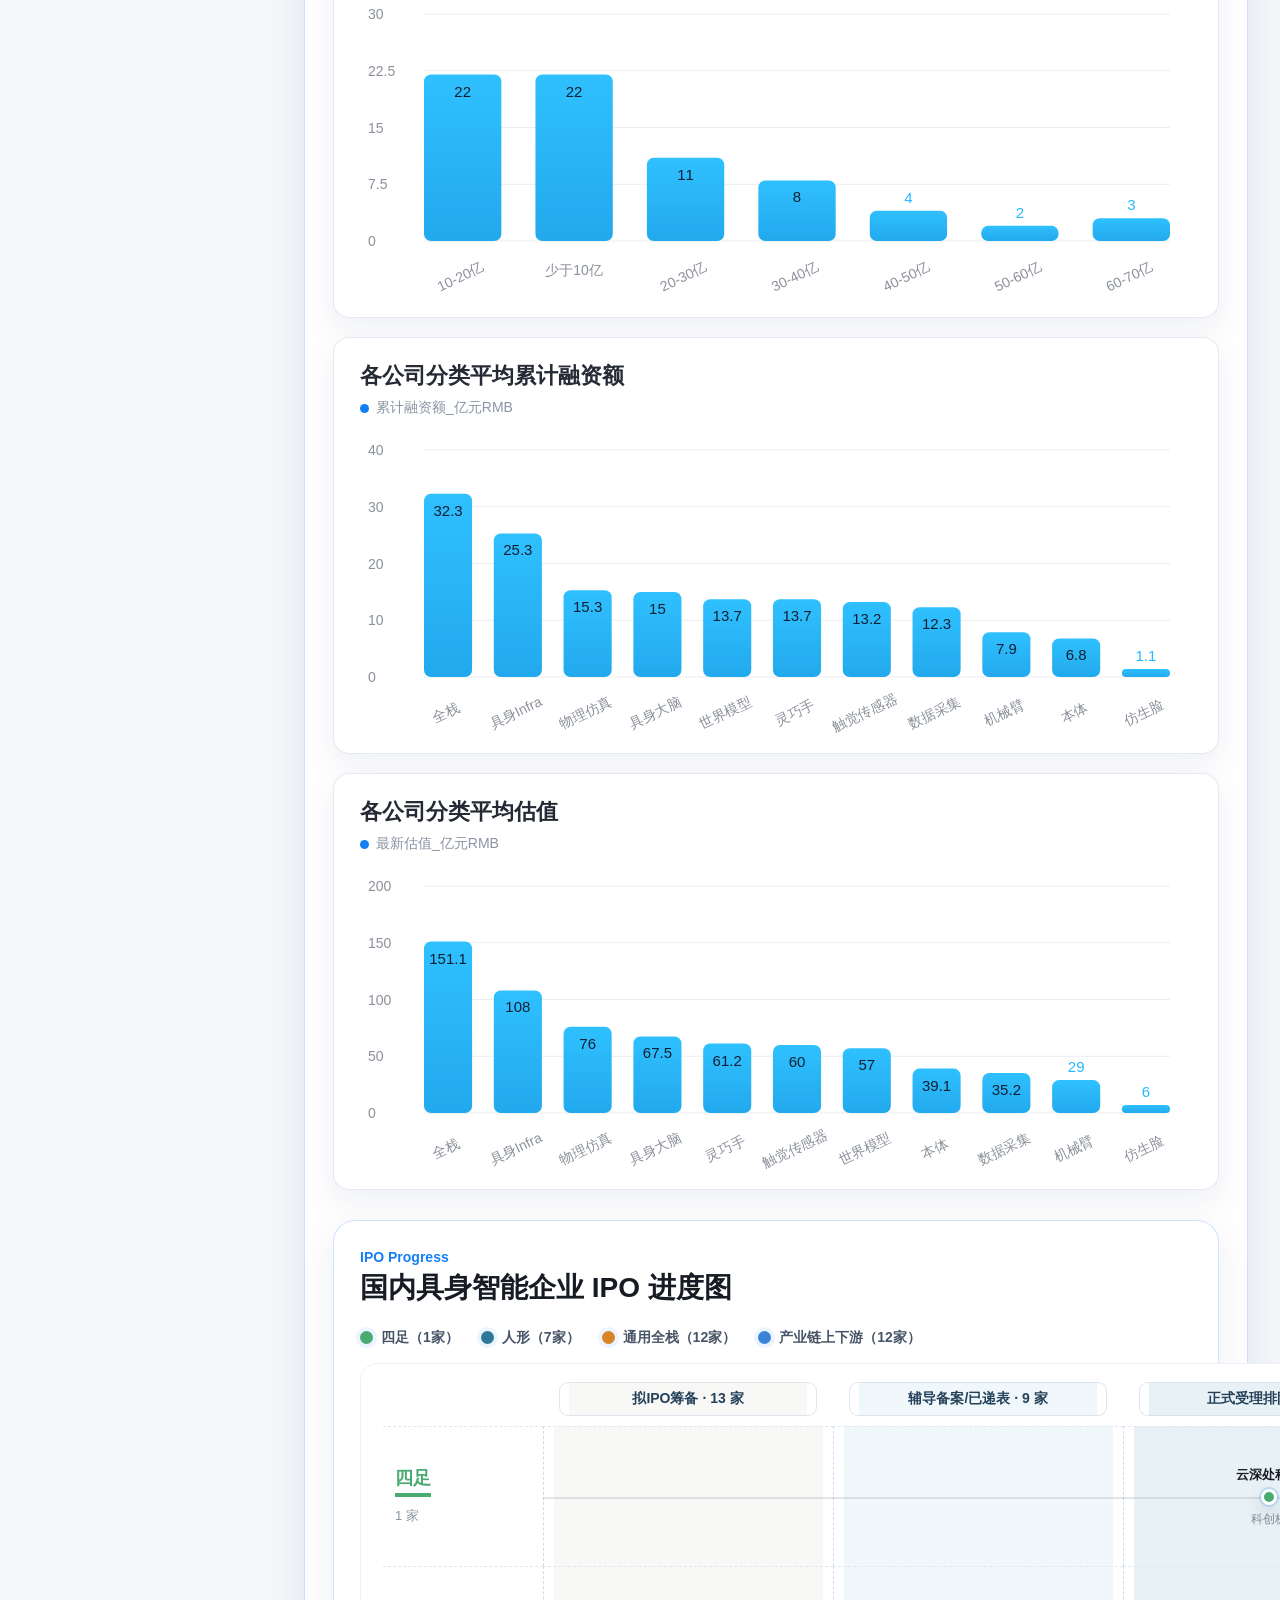
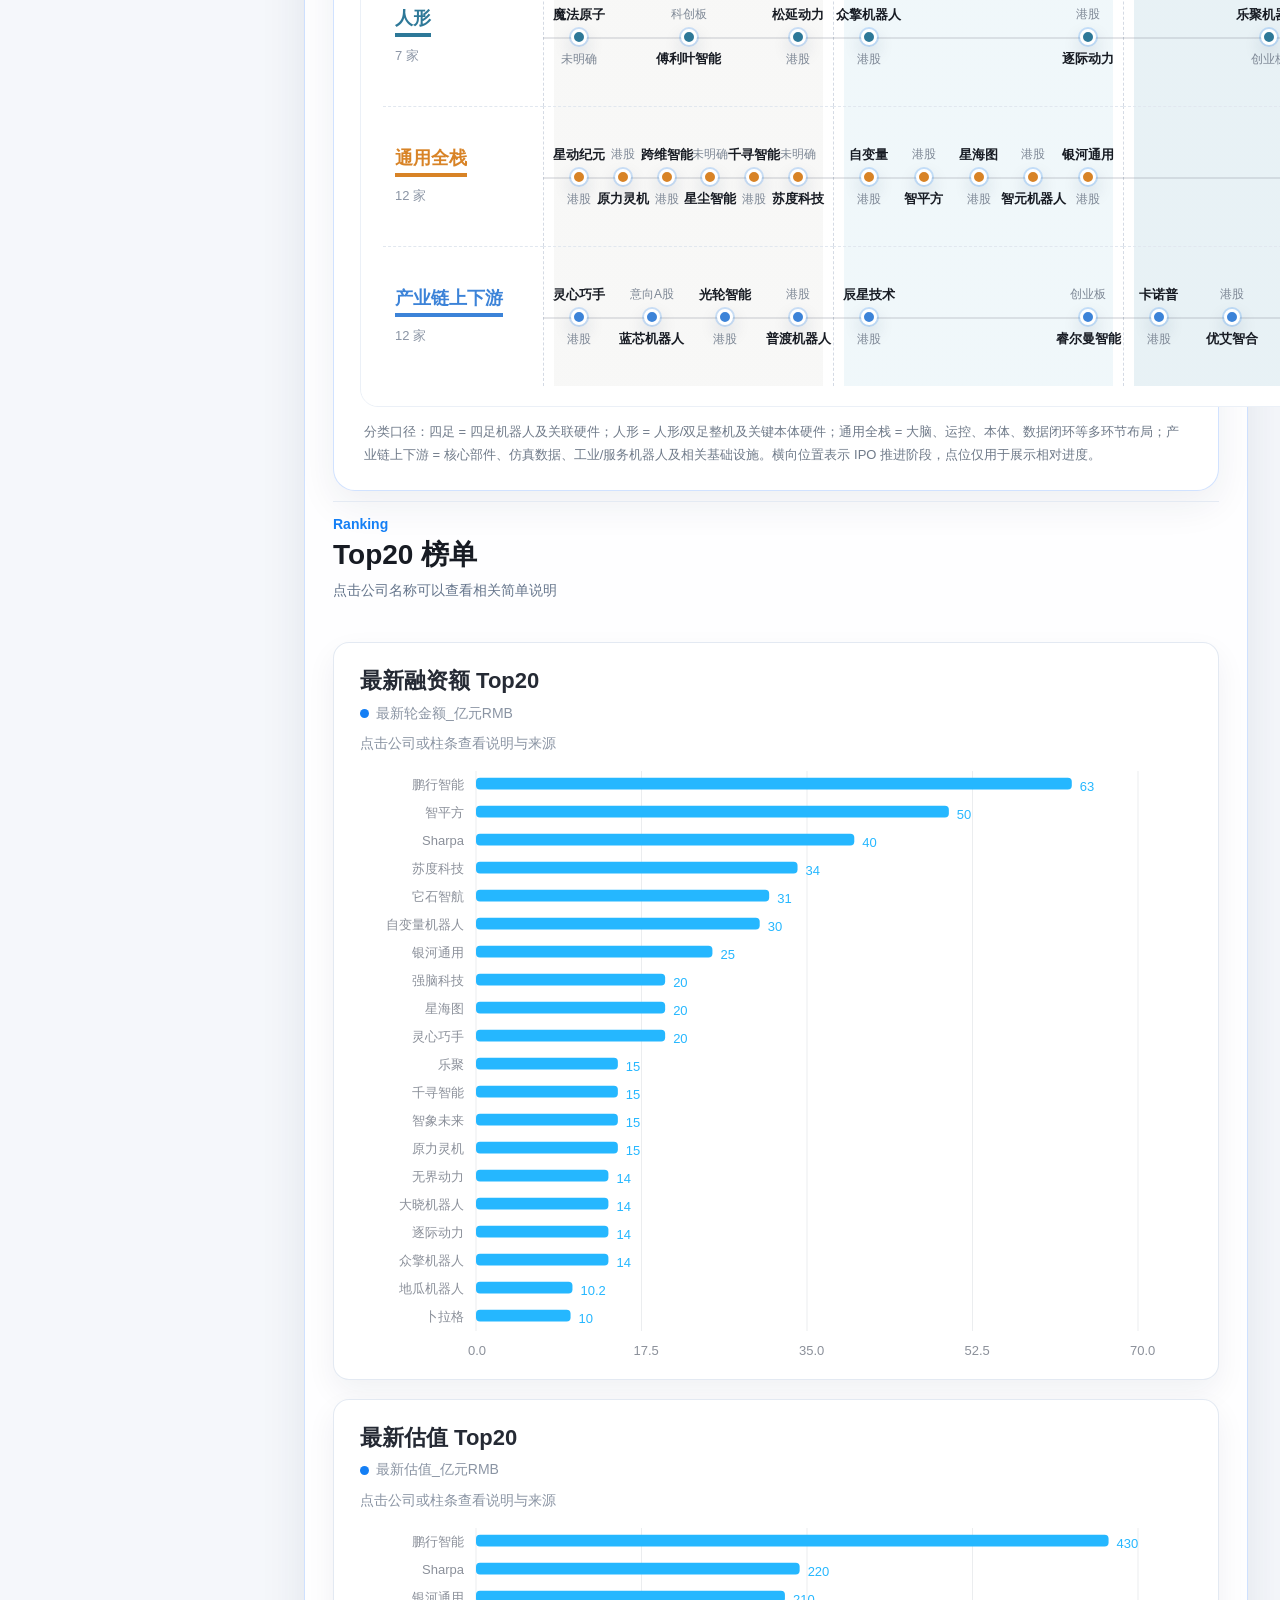
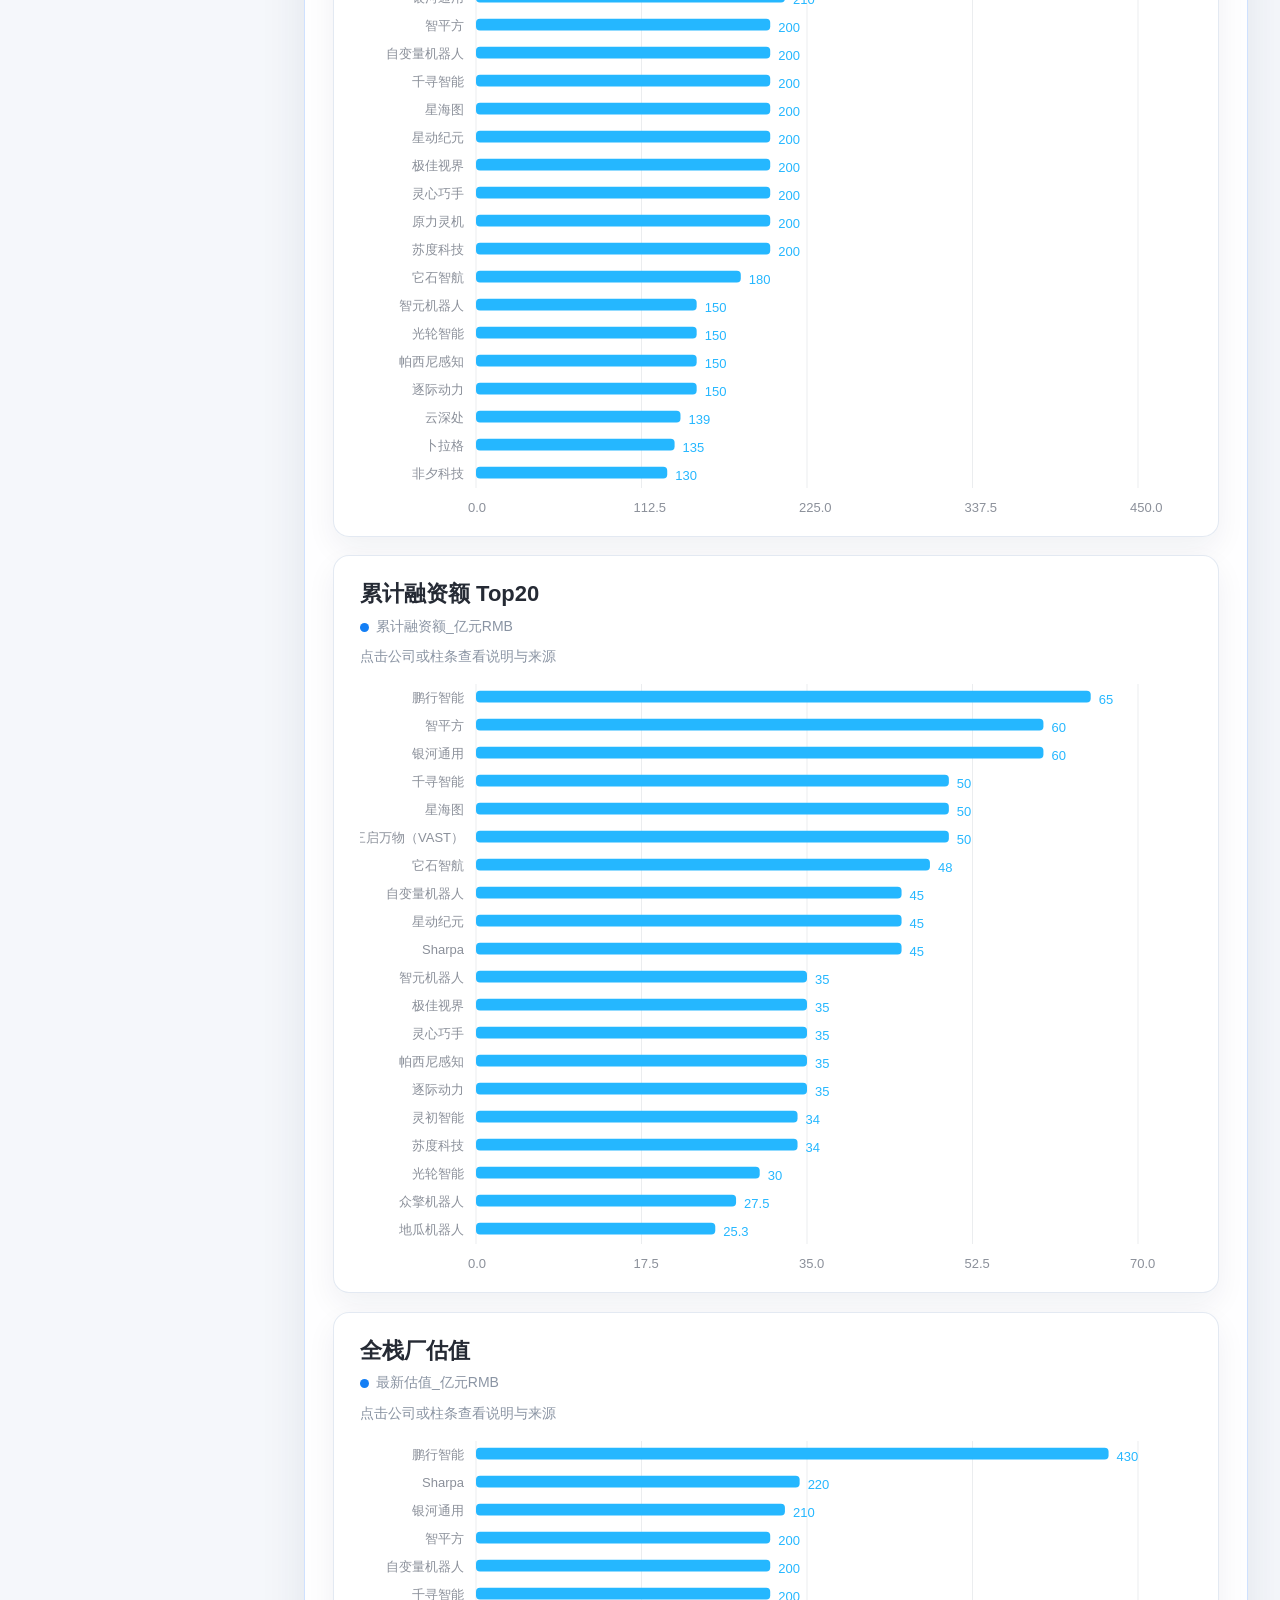
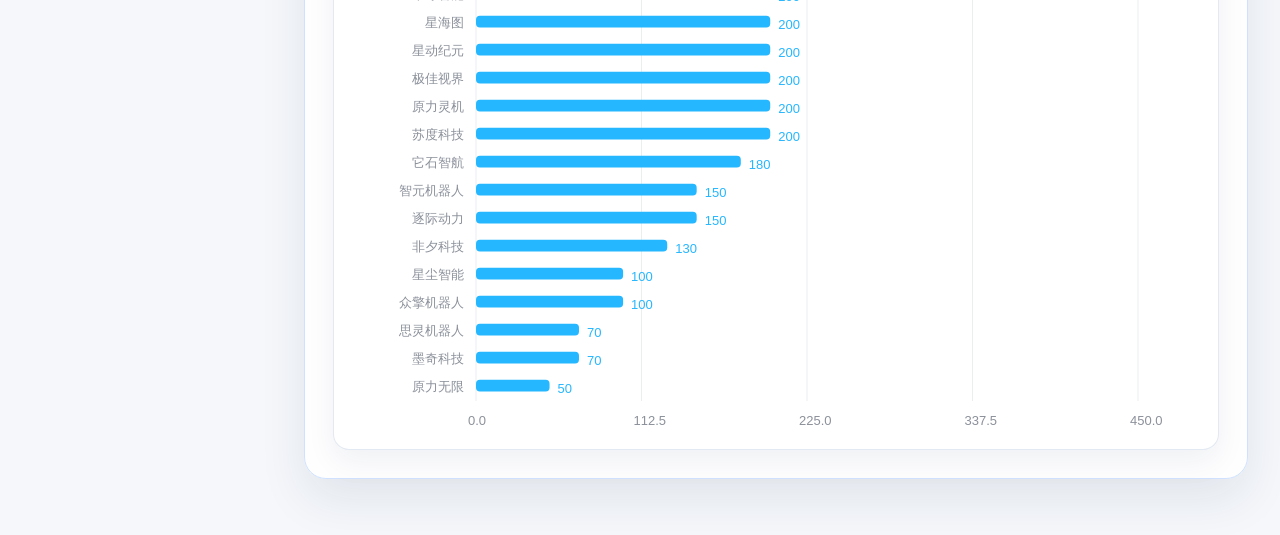
==== commit 22272d84: "Exclude IPO companies and rename library to 一级总库" ====
--- a/index.html
+++ b/index.html
@@ -245,7 +245,7 @@
     <script src="data-ranking-details.js?v=20260909-cards"></script>
     <script src="ranking-cards.js?v=20260909-cards"></script>
     <script src="sidebar-icons.js?v=20260909-nav"></script>
-    <script src="sidebar.js?v=20260909-library"></script>
+    <script src="sidebar.js?v=20260909-primary"></script>
     <script src="script.js?v=20260909-cards"></script>
   </body>
 </html>
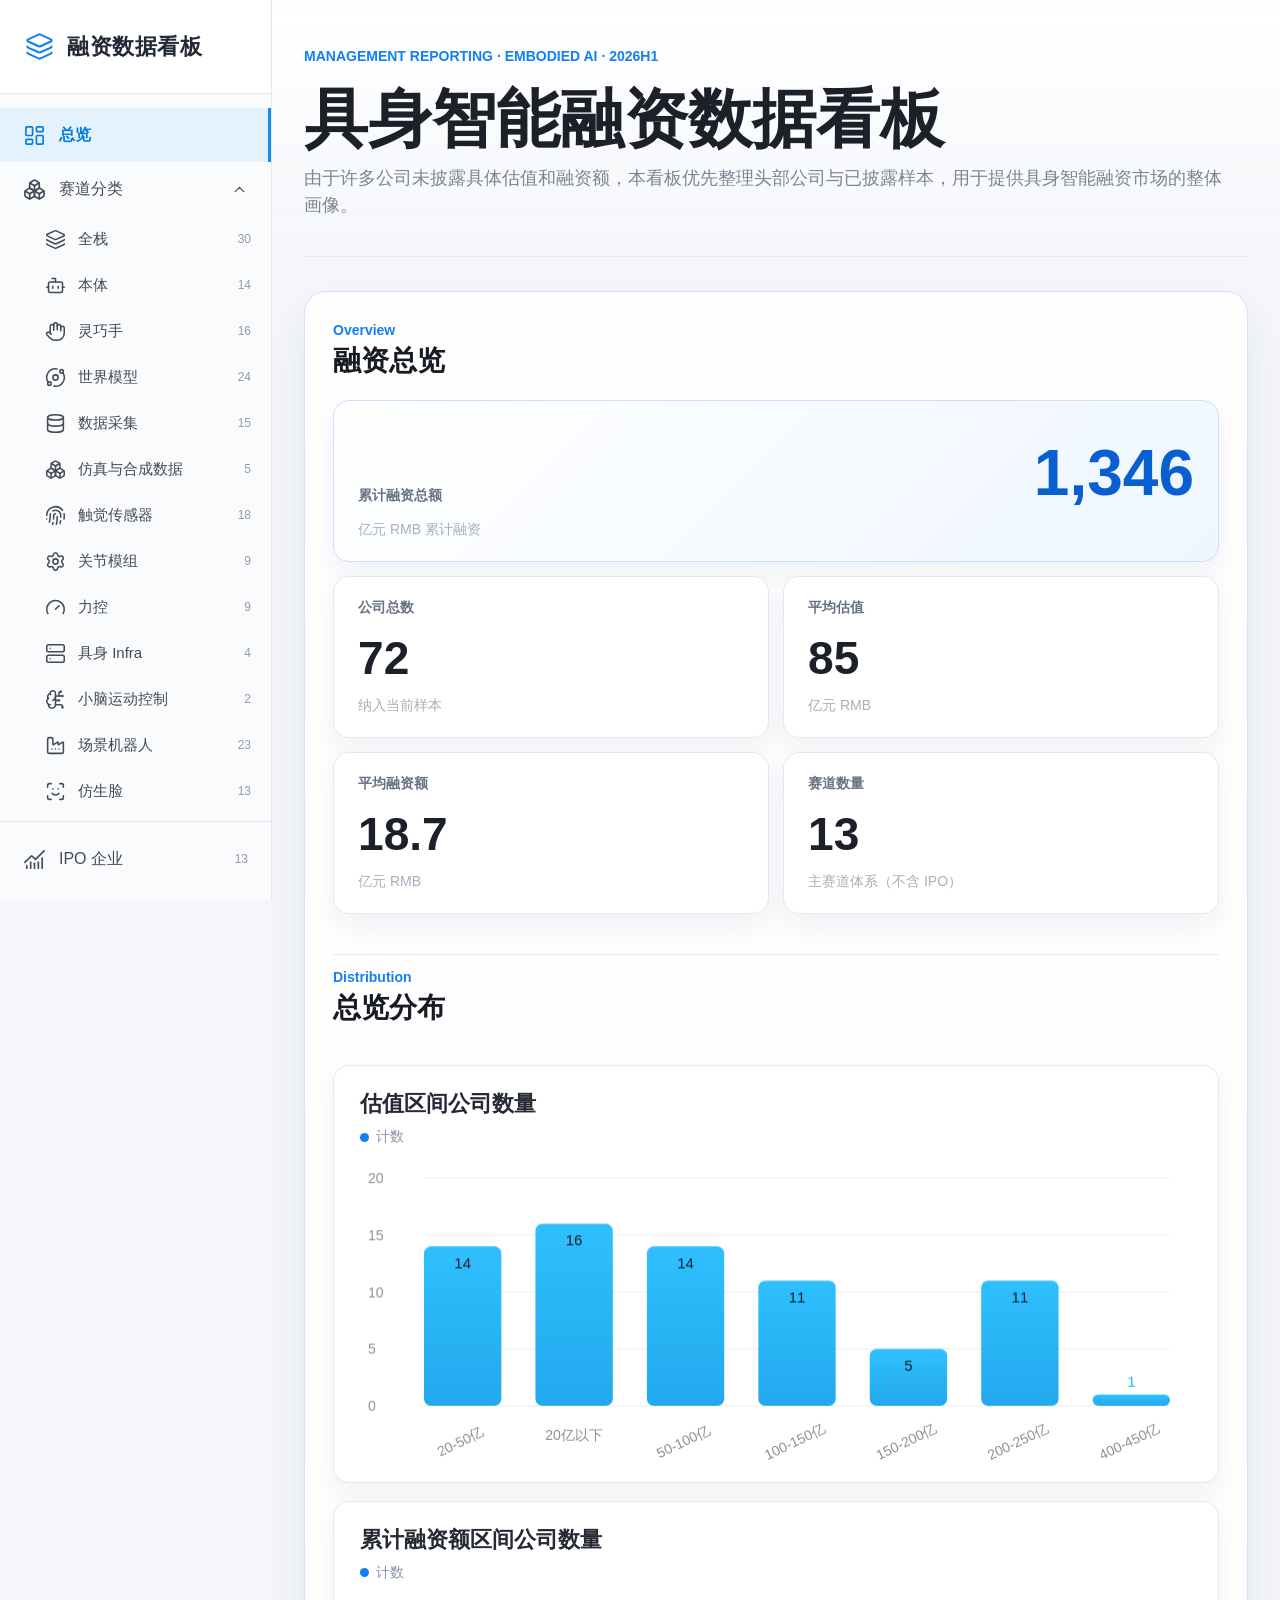
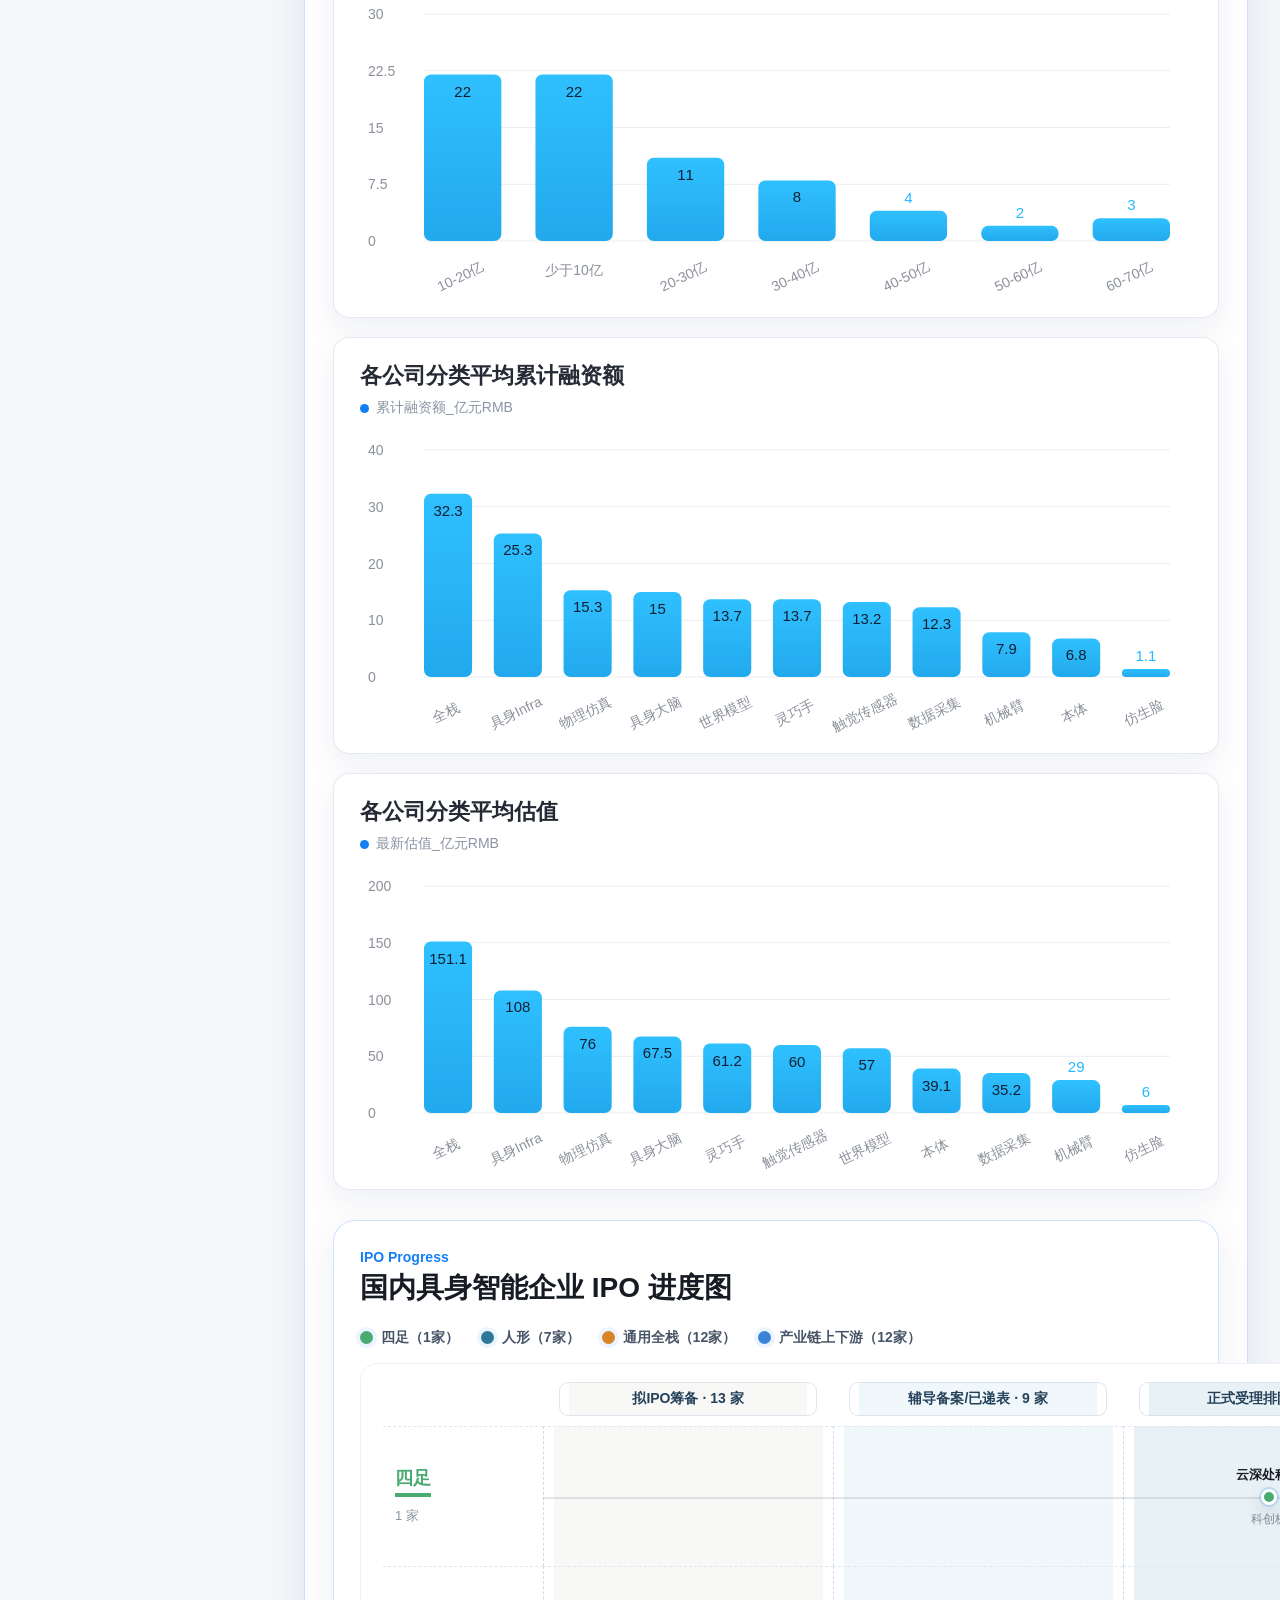
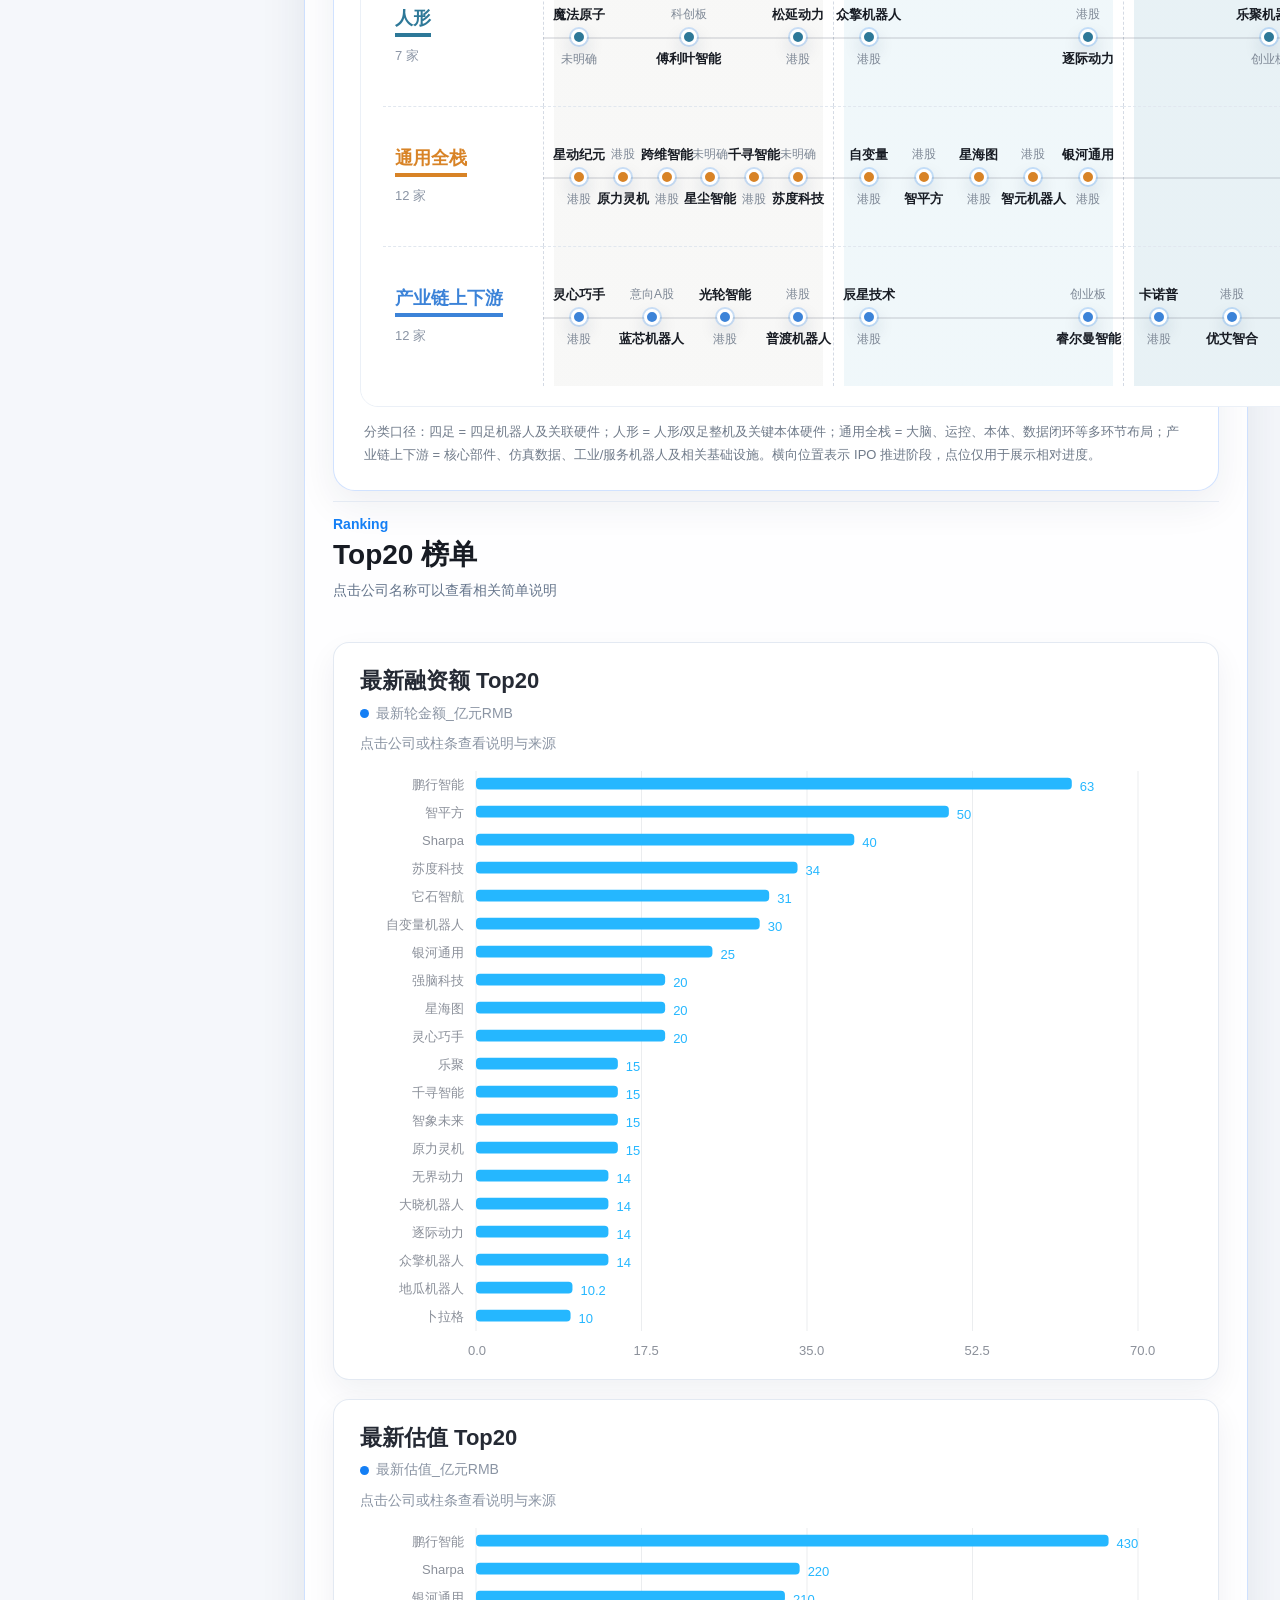
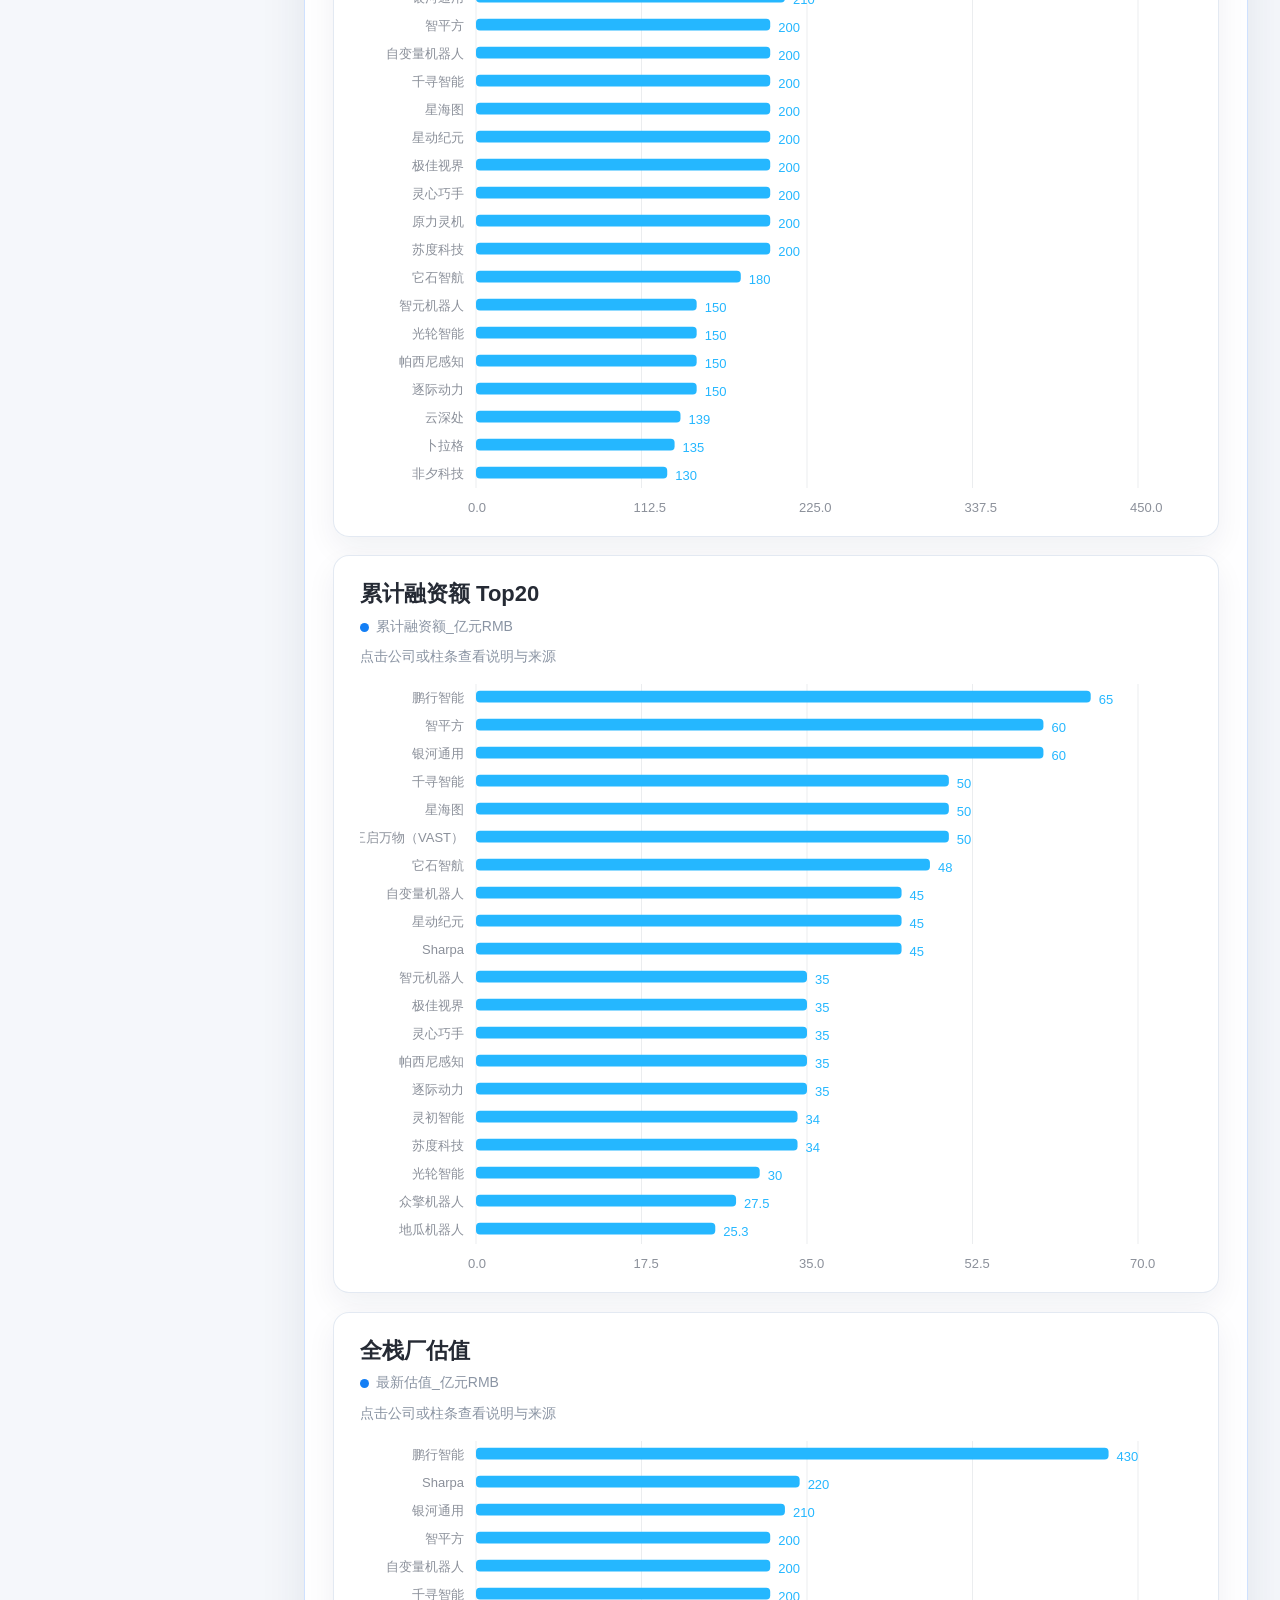
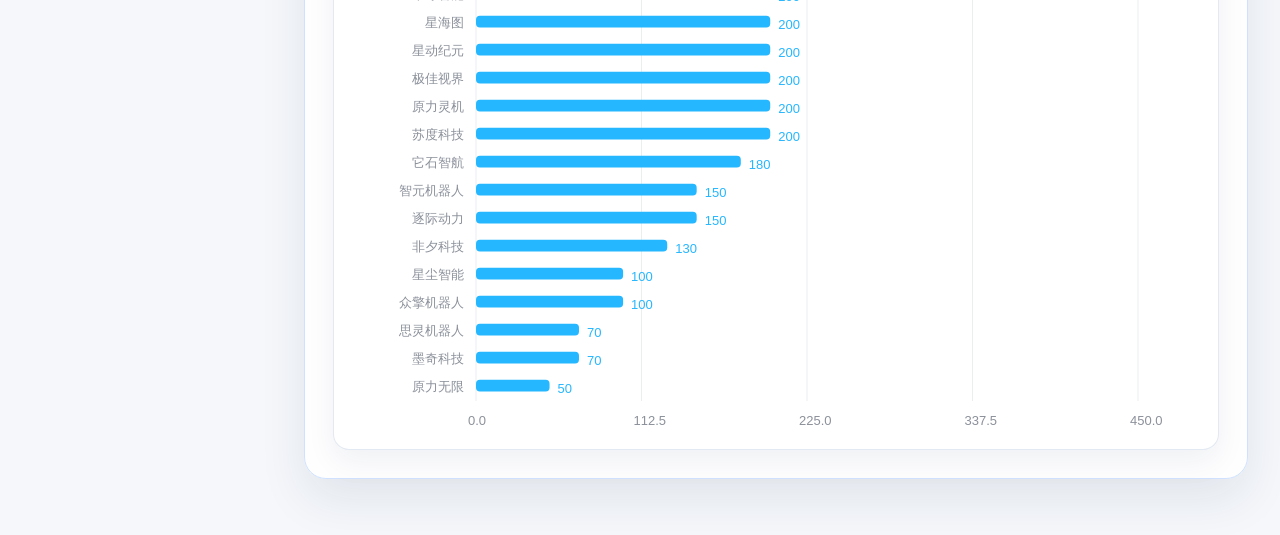
==== commit 52e6c2b0: "Rename library to 已收录公司 and place it after track navigation" ====
--- a/index.html
+++ b/index.html
@@ -245,7 +245,7 @@
     <script src="data-ranking-details.js?v=20260909-cards"></script>
     <script src="ranking-cards.js?v=20260909-cards"></script>
     <script src="sidebar-icons.js?v=20260909-nav"></script>
-    <script src="sidebar.js?v=20260909-primary"></script>
+    <script src="sidebar.js?v=20260909-collected"></script>
     <script src="script.js?v=20260909-cards"></script>
   </body>
 </html>
